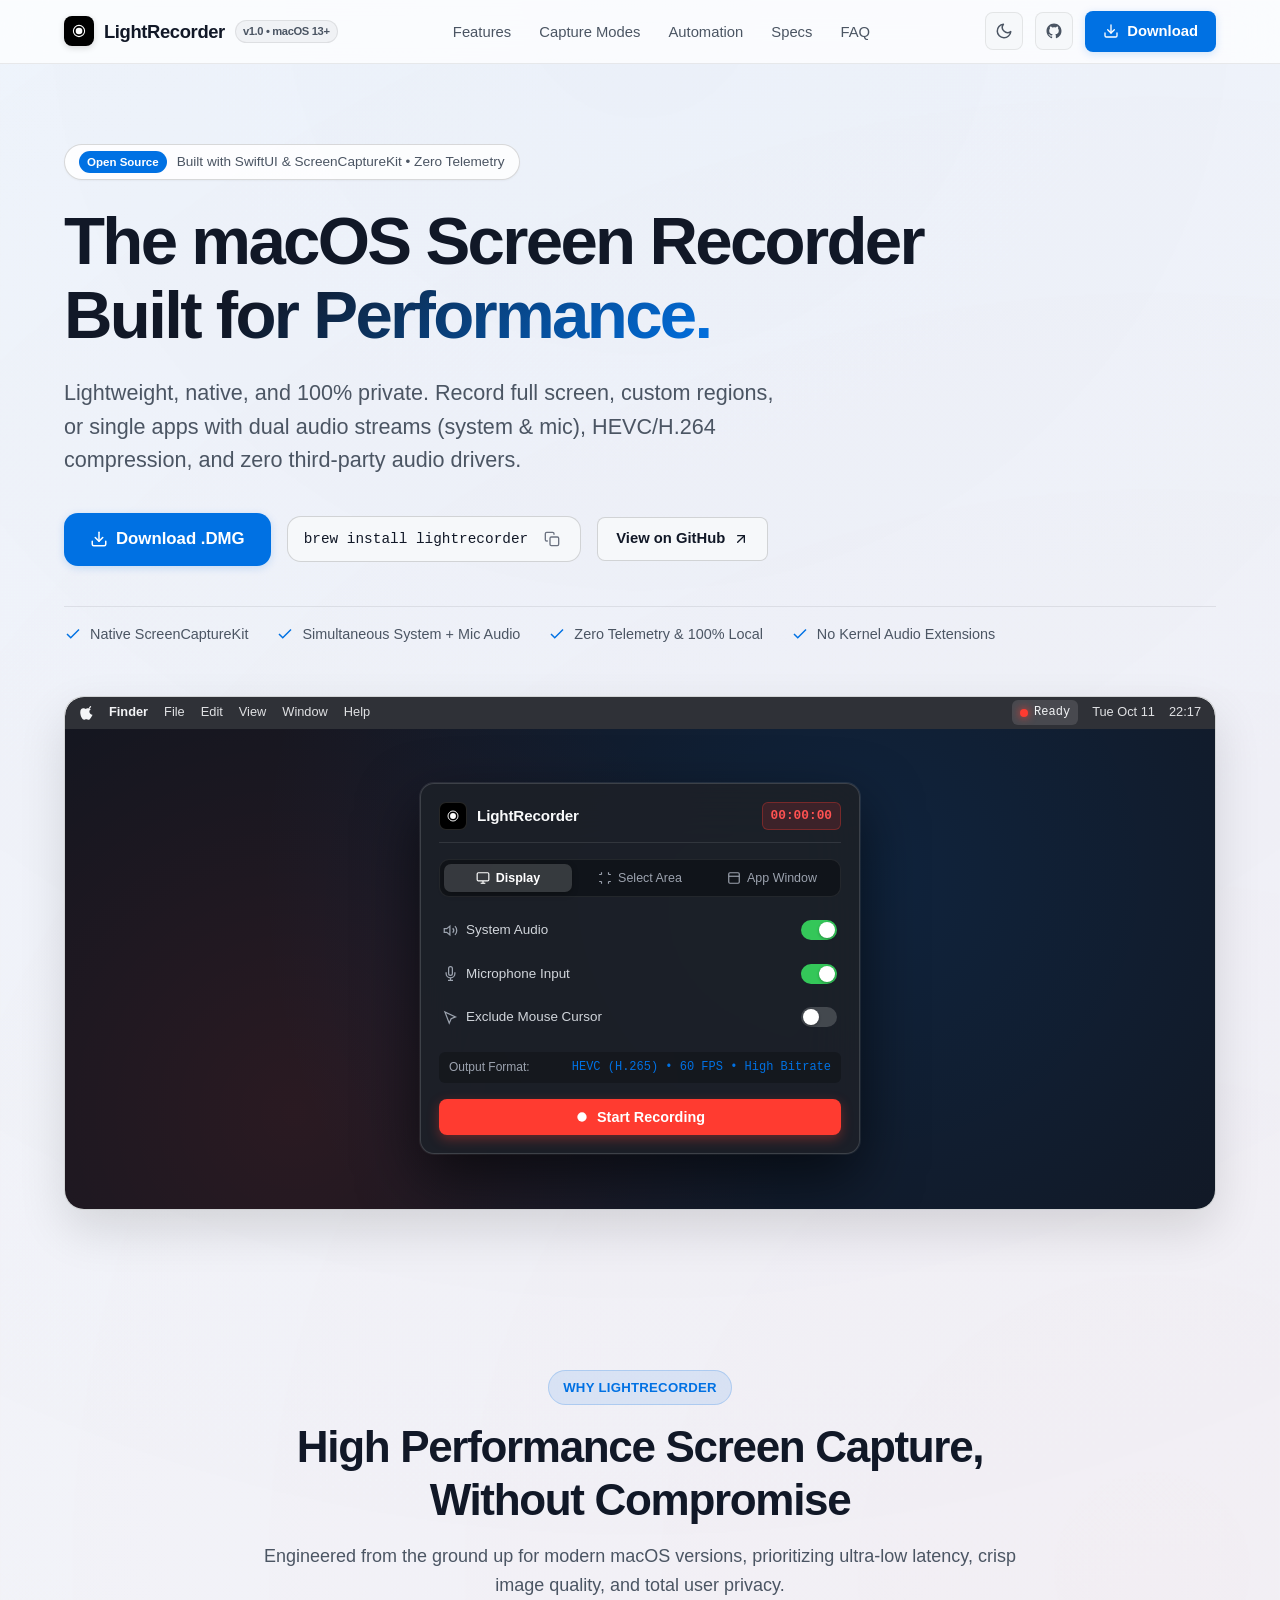
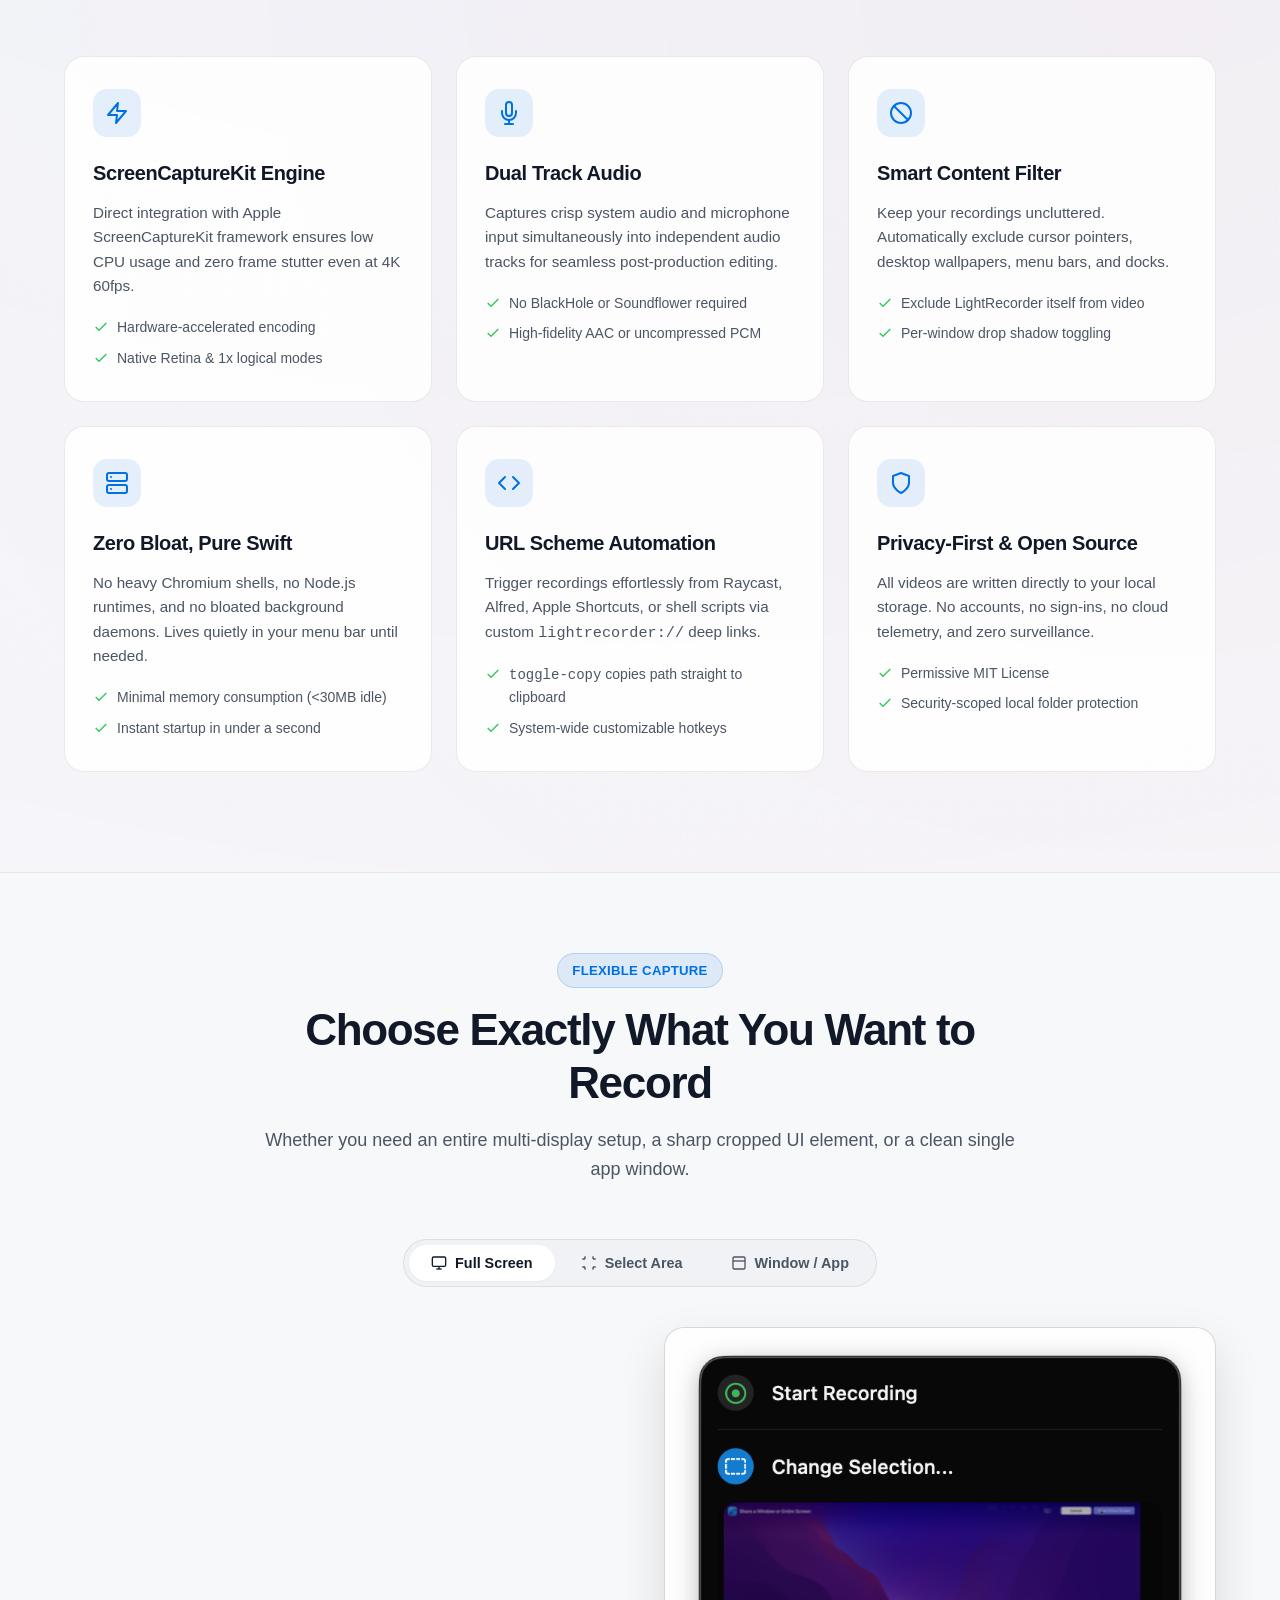
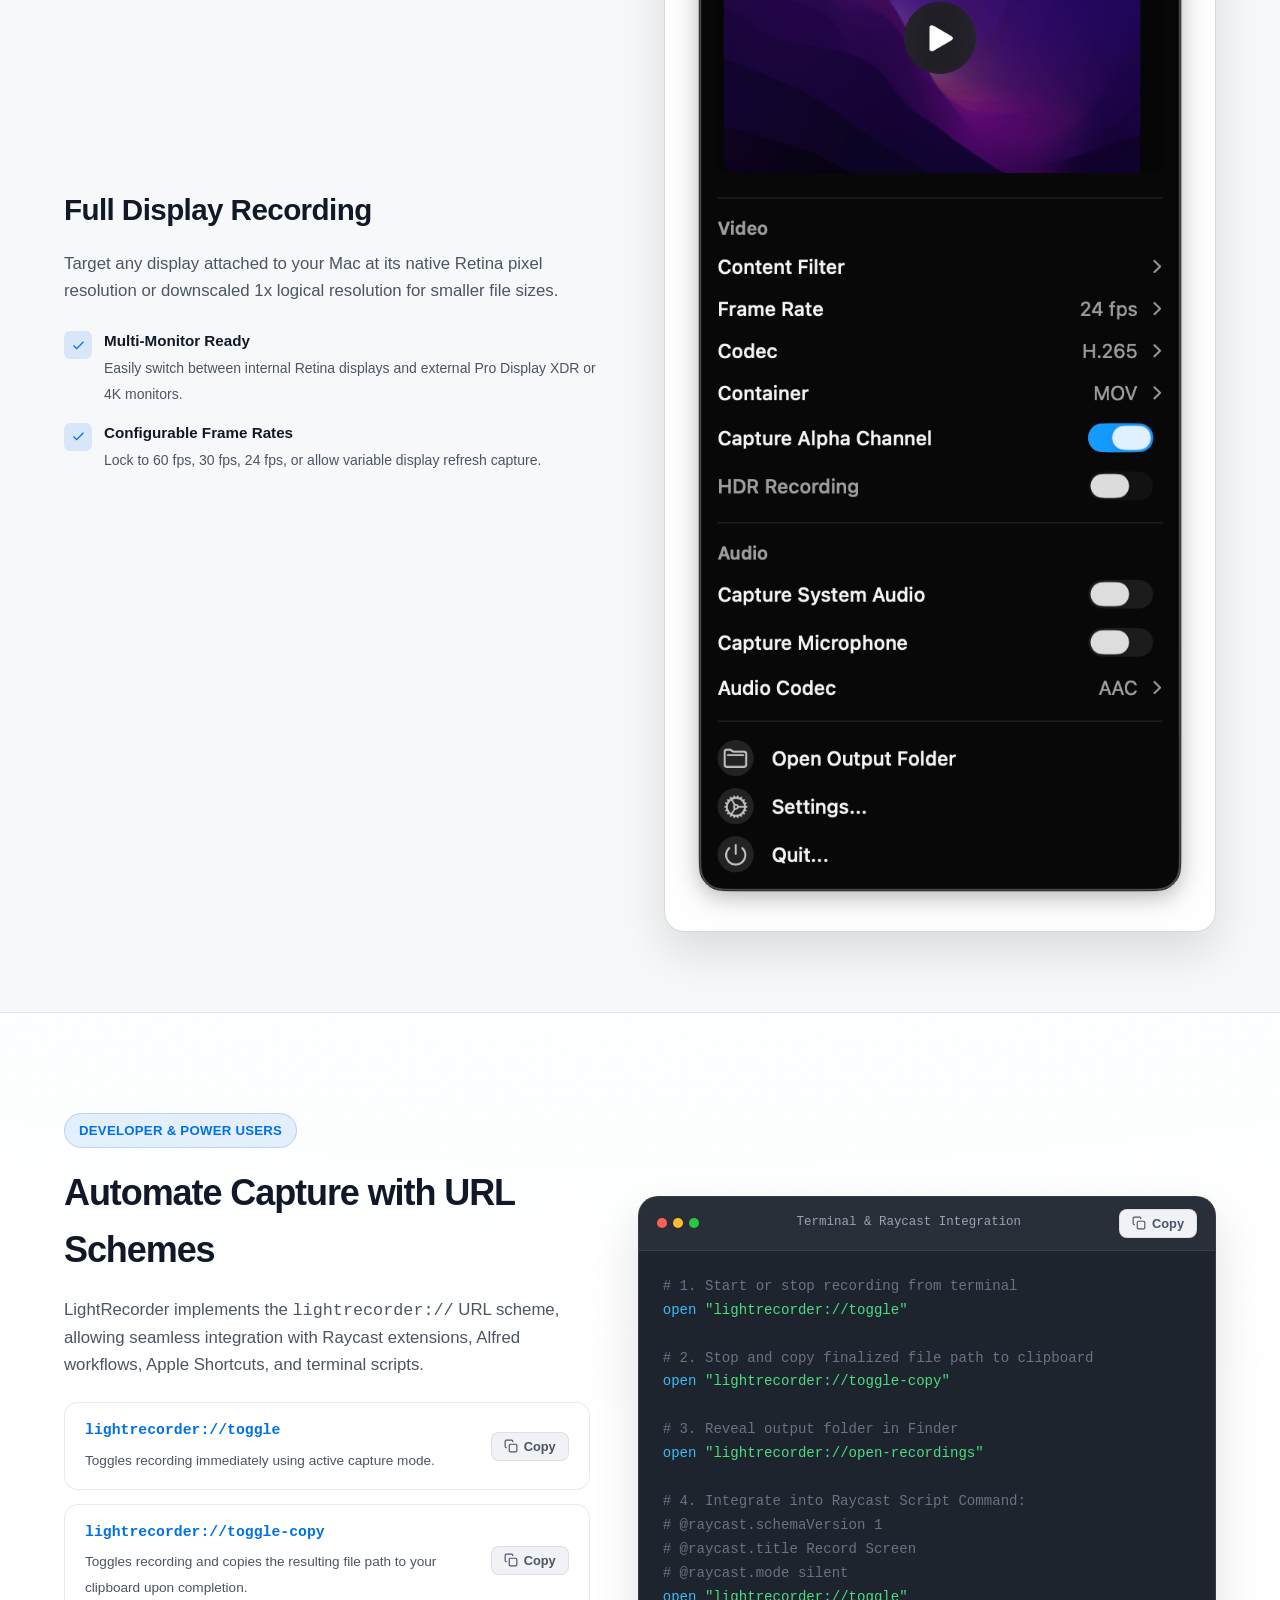
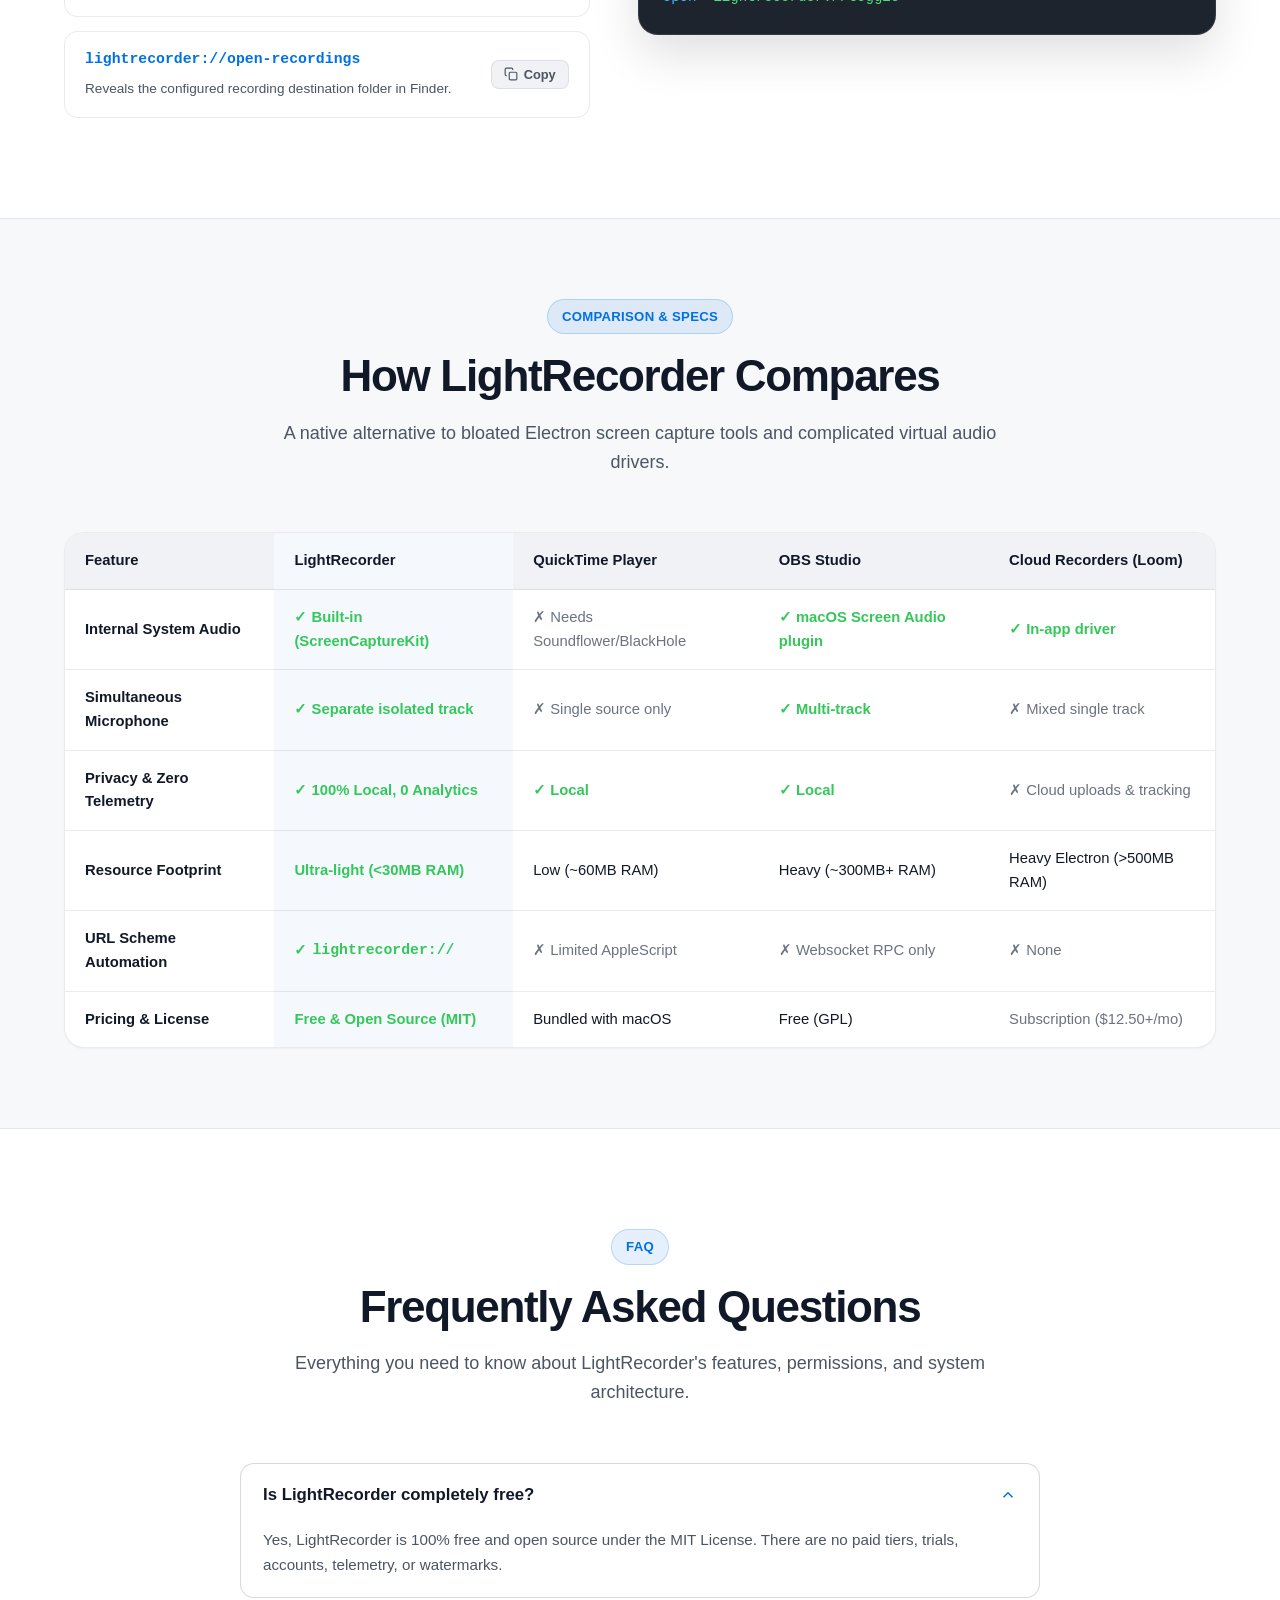
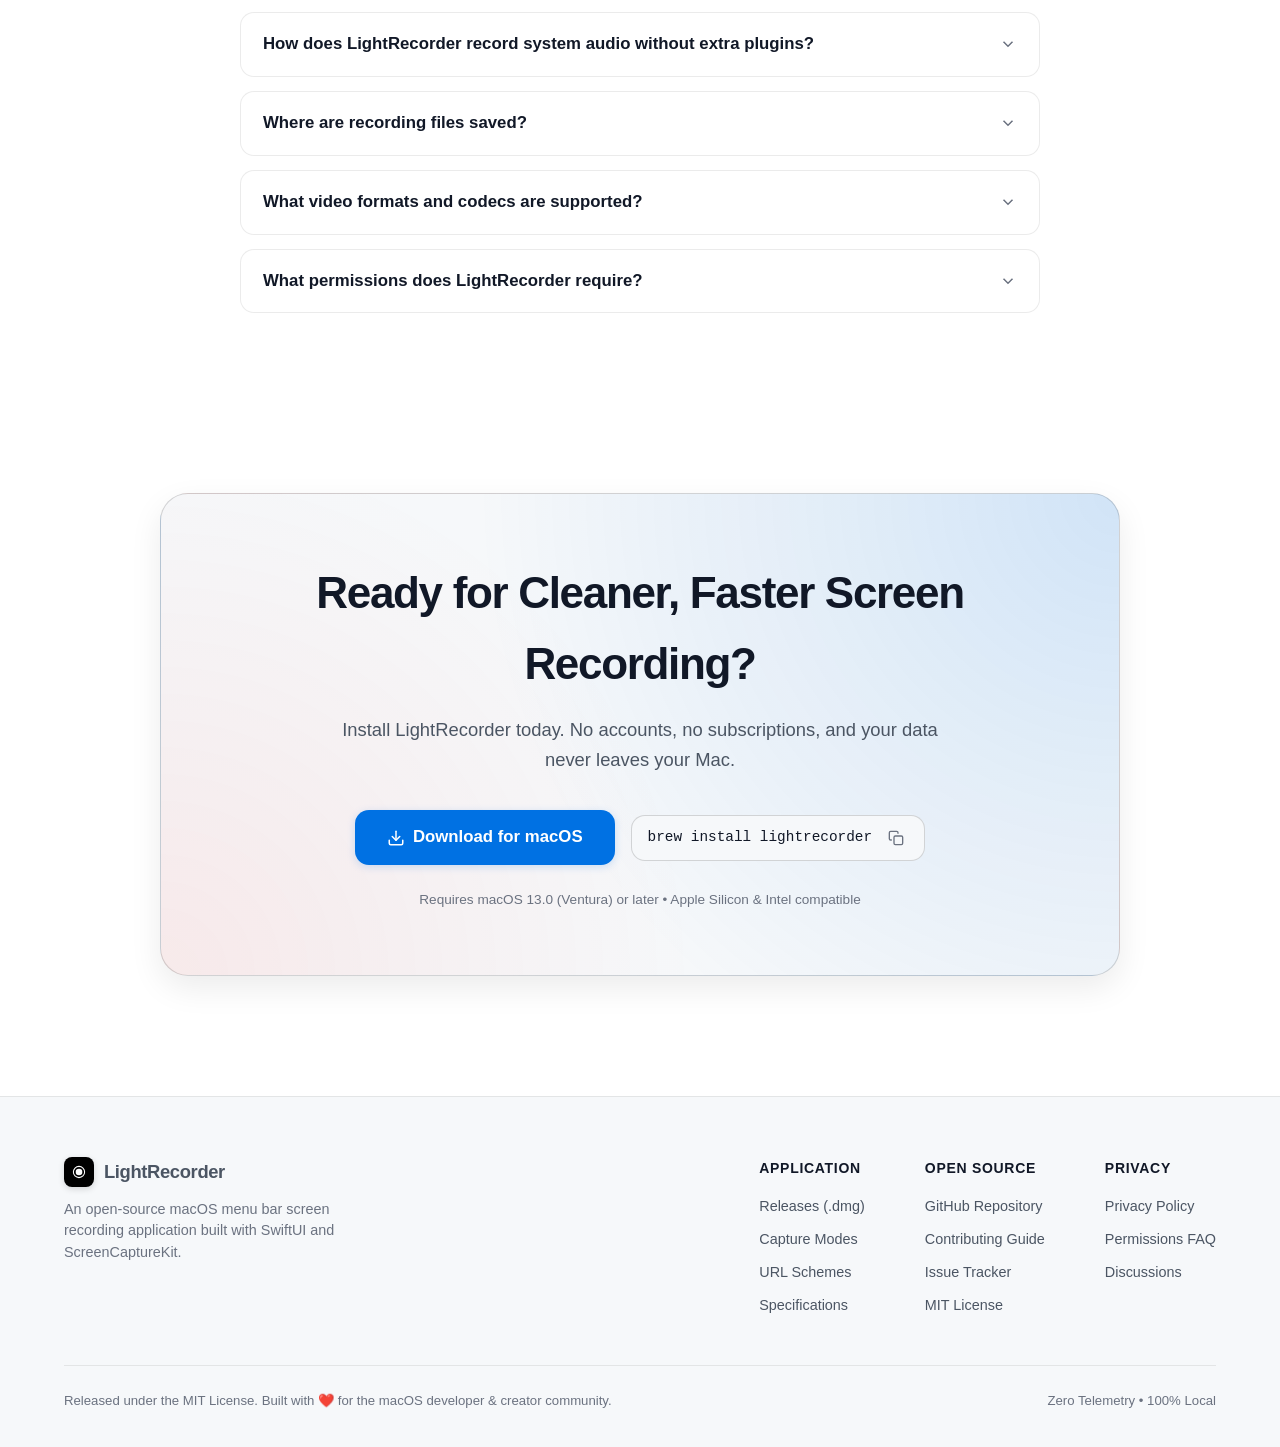
==== docs/index.html @ 5e31c9e4 "feat(website): create lightweight GitHub Pages website" ====
<!DOCTYPE html>
<html lang="en">
<head>
  <meta charset="UTF-8">
  <meta name="viewport" content="width=device-width, initial-scale=1.0">
  <title>LightRecorder — Lightweight, Native macOS Screen Recorder</title>
  <meta name="description" content="Free, open-source macOS menu bar screen recorder built with SwiftUI & ScreenCaptureKit. Record system audio and mic simultaneously, HEVC/H.264, zero telemetry, no drivers required.">
  <meta name="keywords" content="screen recorder mac, macos screen recording, ScreenCaptureKit, free mac screen recorder, open source screen recorder, record mac system audio, quicktime alternative, hevc screen recorder, lightrecorder">
  <meta name="author" content="Udit Rajput">
  <link rel="canonical" href="https://uditrajput03.github.io/lightrecorder/">

  <!-- Open Graph / Facebook -->
  <meta property="og:type" content="website">
  <meta property="og:url" content="https://uditrajput03.github.io/lightrecorder/">
  <meta property="og:title" content="LightRecorder — Lightweight, Native macOS Screen Recorder">
  <meta property="og:description" content="Screen video & dual audio recording locally on macOS without background telemetry, third-party audio drivers, or subscriptions.">
  <meta property="og:image" content="assets/lightrecorder-og.png">

  <!-- Twitter -->
  <meta name="twitter:card" content="summary_large_image">
  <meta name="twitter:title" content="LightRecorder — Lightweight, Native macOS Screen Recorder">
  <meta name="twitter:description" content="Screen video & dual audio recording locally on macOS without background telemetry, third-party audio drivers, or subscriptions.">
  <meta name="twitter:image" content="assets/lightrecorder-og.png">

  <!-- Favicon & Icons -->
  <link rel="icon" type="image/svg+xml" href="assets/favicon.svg">
  <meta name="theme-color" content="#0071e3">

  <!-- Stylesheet -->
  <link rel="stylesheet" href="styles.css">

  <!-- Structured Data JSON-LD -->
  <script type="application/ld+json">
  {
    "@context": "https://schema.org",
    "@graph": [
      {
        "@type": "SoftwareApplication",
        "name": "LightRecorder",
        "operatingSystem": "macOS 13.0 or later",
        "applicationCategory": "MultimediaApplication",
        "description": "An open-source macOS menu bar screen recording application built with SwiftUI and ScreenCaptureKit. Records system audio and microphone simultaneously without external audio drivers.",
        "url": "https://uditrajput03.github.io/lightrecorder/",
        "downloadUrl": "https://github.com/uditrajput03/lightrecorder/releases/latest",
        "license": "https://opensource.org/licenses/MIT",
        "offers": {
          "@type": "Offer",
          "price": "0",
          "priceCurrency": "USD"
        }
      },
      {
        "@type": "FAQPage",
        "mainEntity": [
          {
            "@type": "Question",
            "name": "Is LightRecorder really free and open source?",
            "acceptedAnswer": {
              "@type": "Answer",
              "text": "Yes. LightRecorder is 100% free and open-source under the MIT license. There are no subscriptions, in-app purchases, ads, or watermarks."
            }
          },
          {
            "@type": "Question",
            "name": "Can LightRecorder record system audio without installing audio drivers?",
            "acceptedAnswer": {
              "@type": "Answer",
              "text": "Yes. LightRecorder leverages Apple ScreenCaptureKit system audio tap capabilities directly in macOS 13+. You do not need BlackHole, Soundflower, or any third-party kexts or virtual audio plugins."
            }
          },
          {
            "@type": "Question",
            "name": "Does LightRecorder collect any background telemetry or analytics?",
            "acceptedAnswer": {
              "@type": "Answer",
              "text": "None whatsoever. LightRecorder runs 100% locally on your Mac with zero telemetry, zero trackers, and no external server requests."
            }
          }
        ]
      }
    ]
  }
  </script>
</head>
<body>

  <!-- Sticky Navbar -->
  <nav class="navbar" id="navbar">
    <div class="container nav-container">
      <a href="#" class="brand" aria-label="LightRecorder Home">
        <div class="brand-icon">
          <svg viewBox="0 0 1024 1024" fill="none">
            <circle cx="512" cy="512" r="320" stroke="white" stroke-width="60"/>
            <circle cx="512" cy="512" r="189" fill="white"/>
          </svg>
        </div>
        <span>LightRecorder</span>
        <span class="brand-badge">v1.0 • macOS 13+</span>
      </a>

      <ul class="nav-links">
        <li><a href="#features" class="nav-link">Features</a></li>
        <li><a href="#modes" class="nav-link">Capture Modes</a></li>
        <li><a href="#automation" class="nav-link">Automation</a></li>
        <li><a href="#specs" class="nav-link">Specs</a></li>
        <li><a href="#faq" class="nav-link">FAQ</a></li>
      </ul>

      <div class="nav-actions">
        <button id="theme-toggle-btn" class="theme-toggle-btn" title="Toggle Dark/Light Mode" aria-label="Toggle theme">
          <svg id="sun-icon" style="display:none;" viewBox="0 0 24 24" fill="none" stroke="currentColor" stroke-width="2" stroke-linecap="round" stroke-linejoin="round">
            <circle cx="12" cy="12" r="5"></circle>
            <line x1="12" y1="1" x2="12" y2="3"></line>
            <line x1="12" y1="21" x2="12" y2="23"></line>
            <line x1="4.22" y1="4.22" x2="5.64" y2="5.64"></line>
            <line x1="18.36" y1="18.36" x2="19.78" y2="19.78"></line>
            <line x1="1" y1="12" x2="3" y2="12"></line>
            <line x1="21" y1="12" x2="23" y2="12"></line>
            <line x1="4.22" y1="19.78" x2="5.64" y2="18.36"></line>
            <line x1="18.36" y1="5.64" x2="19.78" y2="4.22"></line>
          </svg>
          <svg id="moon-icon" viewBox="0 0 24 24" fill="none" stroke="currentColor" stroke-width="2" stroke-linecap="round" stroke-linejoin="round">
            <path d="M21 12.79A9 9 0 1 1 11.21 3 7 7 0 0 0 21 12.79z"></path>
          </svg>
        </button>

        <a href="https://github.com/uditrajput03/lightrecorder" target="_blank" rel="noopener noreferrer" class="github-btn" title="View Source on GitHub" aria-label="GitHub Repository">
          <svg viewBox="0 0 24 24" fill="currentColor">
            <path fill-rule="evenodd" clip-rule="evenodd" d="M12 2C6.477 2 2 6.484 2 12.017c0 4.425 2.865 8.18 6.839 9.504.5.092.682-.217.682-.483 0-.237-.008-.868-.013-1.703-2.782.605-3.369-1.343-3.369-1.343-.454-1.158-1.11-1.466-1.11-1.466-.908-.62.069-.608.069-.608 1.003.07 1.53 1.032 1.53 1.032.892 1.53 2.341 1.088 2.91.832.092-.647.35-1.088.636-1.338-2.22-.253-4.555-1.113-4.555-4.951 0-1.093.39-1.988 1.029-2.688-.103-.253-.446-1.272.098-2.65 0 0 .84-.27 2.75 1.026A9.564 9.564 0 0112 6.844c.85.004 1.705.115 2.504.337 1.909-1.296 2.747-1.027 2.747-1.027.546 1.379.202 2.398.1 2.651.64.7 1.028 1.595 1.028 2.688 0 3.848-2.339 4.695-4.566 4.943.359.309.678.92.678 1.855 0 1.338-.012 2.419-.012 2.747 0 .268.18.58.688.482A10.019 10.019 0 0022 12.017C22 6.484 17.522 2 12 2z"/>
          </svg>
        </a>

        <a href="https://github.com/uditrajput03/lightrecorder/releases/latest" class="btn-primary">
          <svg width="16" height="16" viewBox="0 0 24 24" fill="none" stroke="currentColor" stroke-width="2" stroke-linecap="round" stroke-linejoin="round">
            <path d="M21 15v4a2 2 0 0 1-2 2H5a2 2 0 0 1-2-2v-4"></path>
            <polyline points="7 10 12 15 17 10"></polyline>
            <line x1="12" y1="15" x2="12" y2="3"></line>
          </svg>
          <span>Download</span>
        </a>
      </div>
    </div>
  </nav>

  <!-- Hero Section -->
  <header class="hero">
    <div class="container">
      <div class="hero-pill">
        <span class="hero-pill-badge">Open Source</span>
        <span>Built with SwiftUI & ScreenCaptureKit • Zero Telemetry</span>
      </div>

      <h1 class="hero-title">
        The macOS Screen Recorder <span class="gradient-text">Built for Performance.</span>
      </h1>

      <p class="hero-subtitle">
        Lightweight, native, and 100% private. Record full screen, custom regions, or single apps with dual audio streams (system & mic), HEVC/H.264 compression, and zero third-party audio drivers.
      </p>

      <div class="hero-cta-group">
        <a href="https://github.com/uditrajput03/lightrecorder/releases/latest" class="btn-primary">
          <svg width="18" height="18" viewBox="0 0 24 24" fill="none" stroke="currentColor" stroke-width="2" stroke-linecap="round" stroke-linejoin="round">
            <path d="M21 15v4a2 2 0 0 1-2 2H5a2 2 0 0 1-2-2v-4"></path>
            <polyline points="7 10 12 15 17 10"></polyline>
            <line x1="12" y1="15" x2="12" y2="3"></line>
          </svg>
          <span>Download .DMG</span>
        </a>

        <div class="hero-terminal-pill">
          <code>brew install lightrecorder</code>
          <button class="copy-btn" data-copy="brew install lightrecorder" title="Copy command" aria-label="Copy brew install command">
            <svg width="16" height="16" viewBox="0 0 24 24" fill="none" stroke="currentColor" stroke-width="2" stroke-linecap="round" stroke-linejoin="round">
              <rect x="9" y="9" width="13" height="13" rx="2" ry="2"></rect>
              <path d="M5 15H4a2 2 0 0 1-2-2V4a2 2 0 0 1 2-2h9a2 2 0 0 1 2 2v1"></path>
            </svg>
          </button>
        </div>

        <a href="https://github.com/uditrajput03/lightrecorder" target="_blank" rel="noopener noreferrer" class="btn-secondary">
          <span>View on GitHub</span>
          <svg width="16" height="16" viewBox="0 0 24 24" fill="none" stroke="currentColor" stroke-width="2" stroke-linecap="round" stroke-linejoin="round">
            <line x1="7" y1="17" x2="17" y2="7"></line>
            <polyline points="7 7 17 7 17 17"></polyline>
          </svg>
        </a>
      </div>

      <div class="hero-stats-row">
        <div class="hero-stat-item">
          <svg viewBox="0 0 24 24" fill="none" stroke="currentColor" stroke-width="2"><polyline points="20 6 9 17 4 12"/></svg>
          <span>Native ScreenCaptureKit</span>
        </div>
        <div class="hero-stat-item">
          <svg viewBox="0 0 24 24" fill="none" stroke="currentColor" stroke-width="2"><polyline points="20 6 9 17 4 12"/></svg>
          <span>Simultaneous System + Mic Audio</span>
        </div>
        <div class="hero-stat-item">
          <svg viewBox="0 0 24 24" fill="none" stroke="currentColor" stroke-width="2"><polyline points="20 6 9 17 4 12"/></svg>
          <span>Zero Telemetry & 100% Local</span>
        </div>
        <div class="hero-stat-item">
          <svg viewBox="0 0 24 24" fill="none" stroke="currentColor" stroke-width="2"><polyline points="20 6 9 17 4 12"/></svg>
          <span>No Kernel Audio Extensions</span>
        </div>
      </div>

      <!-- Interactive macOS Menu Bar & HUD Simulator -->
      <div class="interactive-showcase-container">
        <div class="macos-window-frame">
          <!-- macOS Simulated Menu Bar -->
          <div class="simulated-menu-bar">
            <div class="simulated-menu-left">
              <svg class="apple-logo" viewBox="0 0 170 170">
                <path d="M150.37 130.25c-2.45 5.66-5.35 10.87-8.71 15.66-4.58 6.53-8.33 11.05-11.22 13.56-4.48 4.12-9.28 6.23-14.42 6.35-3.69 0-8.14-1.05-13.32-3.18-5.19-2.12-9.97-3.17-14.34-3.17-4.58 0-9.49 1.05-14.75 3.17-5.26 2.13-9.5 3.24-12.74 3.35-4.35.13-9.16-1.9-14.42-6.08-3.7-3.04-7.65-7.79-11.86-14.25-6.52-10.02-11.38-21.5-14.58-34.43-3.2-12.94-4.81-24.81-4.81-35.63 0-14.04 3.42-25.7 10.26-34.99 6.84-9.29 15.68-14.07 26.52-14.34 5.34 0 11.16 1.48 17.46 4.45 6.3 2.97 10.24 4.51 11.83 4.62 1.41 0 5.49-1.61 12.24-4.82 6.75-3.21 12.63-4.63 17.65-4.26 13.9.87 24.57 5.73 32.02 14.59-11.75 7.12-17.51 16.92-17.29 29.41.22 9.8 4.04 18.06 11.46 24.78 7.42 6.72 16.14 10.36 26.17 10.93-2.39 7.64-5.44 15.17-9.16 22.58zM119.22 31.84c0-7.39 2.7-14.24 8.11-20.55 5.4-6.31 11.96-10.3 19.67-11.97 1.08 7.61-1.39 14.93-7.41 21.96-6.02 7.03-12.81 10.74-20.37 11.14v-.58z"/>
              </svg>
              <span class="simulated-menu-item active">Finder</span>
              <span class="simulated-menu-item">File</span>
              <span class="simulated-menu-item">Edit</span>
              <span class="simulated-menu-item">View</span>
              <span class="simulated-menu-item">Window</span>
              <span class="simulated-menu-item">Help</span>
            </div>

            <div class="simulated-menu-right">
              <!-- LightRecorder Status Bar Item -->
              <div class="sim-menu-status-item" id="sim-status-item" title="Click to test recording toggle">
                <span class="sim-rec-dot" id="sim-rec-dot"></span>
                <span id="sim-status-timer">Ready</span>
              </div>
              <span class="simulated-menu-item">Tue Oct 11</span>
              <span class="simulated-menu-item">22:17</span>
            </div>
          </div>

          <!-- Desktop Stage with HUD Popover -->
          <div class="simulated-desktop-stage">
            <div class="sim-selection-box" id="sim-selection-box">
              <span class="sim-selection-badge">1280 × 720 • Selected Area</span>
            </div>

            <div class="hud-popover">
              <div class="hud-header">
                <div class="hud-title-wrap">
                  <div class="hud-icon">
                    <svg width="16" height="16" viewBox="0 0 1024 1024" fill="none">
                      <circle cx="512" cy="512" r="320" stroke="white" stroke-width="60"/>
                      <circle cx="512" cy="512" r="189" fill="white"/>
                    </svg>
                  </div>
                  <div>
                    <h3>LightRecorder</h3>
                  </div>
                </div>
                <div class="hud-timer-badge" id="sim-hud-timer">00:00:00</div>
              </div>

              <!-- Mode Segmented Buttons -->
              <div class="hud-modes-segment">
                <button class="hud-mode-btn active" data-sim-mode="fullscreen">
                  <svg viewBox="0 0 24 24" fill="none" stroke="currentColor" stroke-width="2"><rect x="2" y="3" width="20" height="14" rx="2" ry="2"/><line x1="8" y1="21" x2="16" y2="21"/><line x1="12" y1="17" x2="12" y2="21"/></svg>
                  <span>Display</span>
                </button>
                <button class="hud-mode-btn" data-sim-mode="area">
                  <svg viewBox="0 0 24 24" fill="none" stroke="currentColor" stroke-width="2"><path d="M6 2v4M18 2v4M2 6h4M2 18h4M18 22v-4M6 22v-4M22 6h-4M22 18h-4"/></svg>
                  <span>Select Area</span>
                </button>
                <button class="hud-mode-btn" data-sim-mode="window">
                  <svg viewBox="0 0 24 24" fill="none" stroke="currentColor" stroke-width="2"><rect x="3" y="3" width="18" height="18" rx="2" ry="2"/><line x1="3" y1="9" x2="21" y2="9"/></svg>
                  <span>App Window</span>
                </button>
              </div>

              <!-- Quick Toggles -->
              <div class="hud-toggles-grid">
                <div class="hud-toggle-row">
                  <div class="hud-toggle-label">
                    <svg viewBox="0 0 24 24" fill="none" stroke="currentColor" stroke-width="2"><polygon points="11 5 6 9 2 9 2 15 6 15 11 19 11 5"/><path d="M19.07 4.93a10 10 0 0 1 0 14.14M15.54 8.46a5 5 0 0 1 0 7.07"/></svg>
                    <span>System Audio</span>
                  </div>
                  <div class="hud-switch on" title="Toggle System Audio"></div>
                </div>

                <div class="hud-toggle-row">
                  <div class="hud-toggle-label">
                    <svg viewBox="0 0 24 24" fill="none" stroke="currentColor" stroke-width="2"><path d="M12 1a3 3 0 0 0-3 3v8a3 3 0 0 0 6 0V4a3 3 0 0 0-3-3z"/><path d="M19 10v2a7 7 0 0 1-14 0v-2"/><line x1="12" y1="19" x2="12" y2="23"/><line x1="8" y1="23" x2="16" y2="23"/></svg>
                    <span>Microphone Input</span>
                  </div>
                  <div class="hud-switch on" title="Toggle Microphone"></div>
                </div>

                <div class="hud-toggle-row">
                  <div class="hud-toggle-label">
                    <svg viewBox="0 0 24 24" fill="none" stroke="currentColor" stroke-width="2"><path d="M3 3l7 18 3-7 7-3L3 3z"/></svg>
                    <span>Exclude Mouse Cursor</span>
                  </div>
                  <div class="hud-switch" title="Toggle Cursor"></div>
                </div>
              </div>

              <!-- Metadata Preset -->
              <div class="hud-meta-row">
                <span>Output Format:</span>
                <span class="hud-meta-pill">HEVC (H.265) • 60 FPS • High Bitrate</span>
              </div>

              <!-- Action Record Button -->
              <button class="hud-action-btn" id="sim-record-btn">
                <svg width="14" height="14" viewBox="0 0 24 24" fill="currentColor">
                  <circle cx="12" cy="12" r="8"/>
                </svg>
                <span>Start Recording</span>
              </button>
            </div>
          </div>
        </div>
      </div>
    </div>
  </header>

  <!-- Key Features Grid -->
  <section class="features-section" id="features">
    <div class="container">
      <div class="section-header">
        <span class="section-badge">Why LightRecorder</span>
        <h2>High Performance Screen Capture, Without Compromise</h2>
        <p>Engineered from the ground up for modern macOS versions, prioritizing ultra-low latency, crisp image quality, and total user privacy.</p>
      </div>

      <div class="features-grid">
        <!-- Feature 1 -->
        <div class="feature-card">
          <div class="feature-icon-wrap">
            <svg viewBox="0 0 24 24" fill="none" stroke="currentColor" stroke-width="2" stroke-linecap="round" stroke-linejoin="round">
              <polygon points="13 2 3 14 12 14 11 22 21 10 12 10 13 2"></polygon>
            </svg>
          </div>
          <h3>ScreenCaptureKit Engine</h3>
          <p>Direct integration with Apple ScreenCaptureKit framework ensures low CPU usage and zero frame stutter even at 4K 60fps.</p>
          <ul class="feature-bullets">
            <li>
              <svg viewBox="0 0 24 24" fill="none" stroke="currentColor" stroke-width="2"><polyline points="20 6 9 17 4 12"/></svg>
              <span>Hardware-accelerated encoding</span>
            </li>
            <li>
              <svg viewBox="0 0 24 24" fill="none" stroke="currentColor" stroke-width="2"><polyline points="20 6 9 17 4 12"/></svg>
              <span>Native Retina & 1x logical modes</span>
            </li>
          </ul>
        </div>

        <!-- Feature 2 -->
        <div class="feature-card">
          <div class="feature-icon-wrap">
            <svg viewBox="0 0 24 24" fill="none" stroke="currentColor" stroke-width="2" stroke-linecap="round" stroke-linejoin="round">
              <path d="M12 1a3 3 0 0 0-3 3v8a3 3 0 0 0 6 0V4a3 3 0 0 0-3-3z"></path>
              <path d="M19 10v2a7 7 0 0 1-14 0v-2"></path>
              <line x1="12" y1="19" x2="12" y2="23"></line>
              <line x1="8" y1="23" x2="16" y2="23"></line>
            </svg>
          </div>
          <h3>Dual Track Audio</h3>
          <p>Captures crisp system audio and microphone input simultaneously into independent audio tracks for seamless post-production editing.</p>
          <ul class="feature-bullets">
            <li>
              <svg viewBox="0 0 24 24" fill="none" stroke="currentColor" stroke-width="2"><polyline points="20 6 9 17 4 12"/></svg>
              <span>No BlackHole or Soundflower required</span>
            </li>
            <li>
              <svg viewBox="0 0 24 24" fill="none" stroke="currentColor" stroke-width="2"><polyline points="20 6 9 17 4 12"/></svg>
              <span>High-fidelity AAC or uncompressed PCM</span>
            </li>
          </ul>
        </div>

        <!-- Feature 3 -->
        <div class="feature-card">
          <div class="feature-icon-wrap">
            <svg viewBox="0 0 24 24" fill="none" stroke="currentColor" stroke-width="2" stroke-linecap="round" stroke-linejoin="round">
              <circle cx="12" cy="12" r="10"></circle>
              <line x1="4.93" y1="4.93" x2="19.07" y2="19.07"></line>
            </svg>
          </div>
          <h3>Smart Content Filter</h3>
          <p>Keep your recordings uncluttered. Automatically exclude cursor pointers, desktop wallpapers, menu bars, and docks.</p>
          <ul class="feature-bullets">
            <li>
              <svg viewBox="0 0 24 24" fill="none" stroke="currentColor" stroke-width="2"><polyline points="20 6 9 17 4 12"/></svg>
              <span>Exclude LightRecorder itself from video</span>
            </li>
            <li>
              <svg viewBox="0 0 24 24" fill="none" stroke="currentColor" stroke-width="2"><polyline points="20 6 9 17 4 12"/></svg>
              <span>Per-window drop shadow toggling</span>
            </li>
          </ul>
        </div>

        <!-- Feature 4 -->
        <div class="feature-card">
          <div class="feature-icon-wrap">
            <svg viewBox="0 0 24 24" fill="none" stroke="currentColor" stroke-width="2" stroke-linecap="round" stroke-linejoin="round">
              <rect x="2" y="2" width="20" height="8" rx="2" ry="2"></rect>
              <rect x="2" y="14" width="20" height="8" rx="2" ry="2"></rect>
              <line x1="6" y1="6" x2="6.01" y2="6"></line>
              <line x1="6" y1="18" x2="6.01" y2="18"></line>
            </svg>
          </div>
          <h3>Zero Bloat, Pure Swift</h3>
          <p>No heavy Chromium shells, no Node.js runtimes, and no bloated background daemons. Lives quietly in your menu bar until needed.</p>
          <ul class="feature-bullets">
            <li>
              <svg viewBox="0 0 24 24" fill="none" stroke="currentColor" stroke-width="2"><polyline points="20 6 9 17 4 12"/></svg>
              <span>Minimal memory consumption (&lt;30MB idle)</span>
            </li>
            <li>
              <svg viewBox="0 0 24 24" fill="none" stroke="currentColor" stroke-width="2"><polyline points="20 6 9 17 4 12"/></svg>
              <span>Instant startup in under a second</span>
            </li>
          </ul>
        </div>

        <!-- Feature 5 -->
        <div class="feature-card">
          <div class="feature-icon-wrap">
            <svg viewBox="0 0 24 24" fill="none" stroke="currentColor" stroke-width="2" stroke-linecap="round" stroke-linejoin="round">
              <polyline points="16 18 22 12 16 6"></polyline>
              <polyline points="8 6 2 12 8 18"></polyline>
            </svg>
          </div>
          <h3>URL Scheme Automation</h3>
          <p>Trigger recordings effortlessly from Raycast, Alfred, Apple Shortcuts, or shell scripts via custom <code>lightrecorder://</code> deep links.</p>
          <ul class="feature-bullets">
            <li>
              <svg viewBox="0 0 24 24" fill="none" stroke="currentColor" stroke-width="2"><polyline points="20 6 9 17 4 12"/></svg>
              <span><code>toggle-copy</code> copies path straight to clipboard</span>
            </li>
            <li>
              <svg viewBox="0 0 24 24" fill="none" stroke="currentColor" stroke-width="2"><polyline points="20 6 9 17 4 12"/></svg>
              <span>System-wide customizable hotkeys</span>
            </li>
          </ul>
        </div>

        <!-- Feature 6 -->
        <div class="feature-card">
          <div class="feature-icon-wrap">
            <svg viewBox="0 0 24 24" fill="none" stroke="currentColor" stroke-width="2" stroke-linecap="round" stroke-linejoin="round">
              <path d="M12 22s8-4 8-10V5l-8-3-8 3v7c0 6 8 10 8 10z"></path>
            </svg>
          </div>
          <h3>Privacy-First & Open Source</h3>
          <p>All videos are written directly to your local storage. No accounts, no sign-ins, no cloud telemetry, and zero surveillance.</p>
          <ul class="feature-bullets">
            <li>
              <svg viewBox="0 0 24 24" fill="none" stroke="currentColor" stroke-width="2"><polyline points="20 6 9 17 4 12"/></svg>
              <span>Permissive MIT License</span>
            </li>
            <li>
              <svg viewBox="0 0 24 24" fill="none" stroke="currentColor" stroke-width="2"><polyline points="20 6 9 17 4 12"/></svg>
              <span>Security-scoped local folder protection</span>
            </li>
          </ul>
        </div>
      </div>
    </div>
  </section>

  <!-- Interactive Capture Modes Showcase -->
  <section class="modes-section" id="modes">
    <div class="container">
      <div class="section-header">
        <span class="section-badge">Flexible Capture</span>
        <h2>Choose Exactly What You Want to Record</h2>
        <p>Whether you need an entire multi-display setup, a sharp cropped UI element, or a clean single app window.</p>
      </div>

      <!-- Tab Buttons -->
      <div class="modes-tabs-wrapper">
        <div class="modes-tabs">
          <button class="modes-tab-btn active" data-mode-tab="fullscreen">
            <svg viewBox="0 0 24 24" fill="none" stroke="currentColor" stroke-width="2"><rect x="2" y="3" width="20" height="14" rx="2" ry="2"/><line x1="8" y1="21" x2="16" y2="21"/><line x1="12" y1="17" x2="12" y2="21"/></svg>
            <span>Full Screen</span>
          </button>
          <button class="modes-tab-btn" data-mode-tab="area">
            <svg viewBox="0 0 24 24" fill="none" stroke="currentColor" stroke-width="2"><path d="M6 2v4M18 2v4M2 6h4M2 18h4M18 22v-4M6 22v-4M22 6h-4M22 18h-4"/></svg>
            <span>Select Area</span>
          </button>
          <button class="modes-tab-btn" data-mode-tab="window">
            <svg viewBox="0 0 24 24" fill="none" stroke="currentColor" stroke-width="2"><rect x="3" y="3" width="18" height="18" rx="2" ry="2"/><line x1="3" y1="9" x2="21" y2="9"/></svg>
            <span>Window / App</span>
          </button>
        </div>
      </div>

      <!-- Panel: Full Screen -->
      <div class="mode-content-panel active" id="panel-fullscreen">
        <div class="mode-info-col">
          <h3>Full Display Recording</h3>
          <p>Target any display attached to your Mac at its native Retina pixel resolution or downscaled 1x logical resolution for smaller file sizes.</p>
          <div class="mode-details-list">
            <div class="mode-detail-item">
              <div class="mode-detail-icon"><svg viewBox="0 0 24 24" fill="none" stroke="currentColor" stroke-width="2"><polyline points="20 6 9 17 4 12"/></svg></div>
              <div class="mode-detail-text">
                <strong>Multi-Monitor Ready</strong>
                <span>Easily switch between internal Retina displays and external Pro Display XDR or 4K monitors.</span>
              </div>
            </div>
            <div class="mode-detail-item">
              <div class="mode-detail-icon"><svg viewBox="0 0 24 24" fill="none" stroke="currentColor" stroke-width="2"><polyline points="20 6 9 17 4 12"/></svg></div>
              <div class="mode-detail-text">
                <strong>Configurable Frame Rates</strong>
                <span>Lock to 60 fps, 30 fps, 24 fps, or allow variable display refresh capture.</span>
              </div>
            </div>
          </div>
        </div>
        <div class="mode-preview-col">
          <div class="mode-preview-card">
            <img src="assets/screenshot-basic.png" alt="LightRecorder Full Screen Capture Settings" loading="lazy">
          </div>
        </div>
      </div>

      <!-- Panel: Select Area -->
      <div class="mode-content-panel" id="panel-area">
        <div class="mode-info-col">
          <h3>Interactive Drag-Selection Area</h3>
          <p>Drag an interactive marquee over any portion of your desktop. Snaps coordinates cleanly with live pixel dimension indicators.</p>
          <div class="mode-details-list">
            <div class="mode-detail-item">
              <div class="mode-detail-icon"><svg viewBox="0 0 24 24" fill="none" stroke="currentColor" stroke-width="2"><polyline points="20 6 9 17 4 12"/></svg></div>
              <div class="mode-detail-text">
                <strong>Draggable & Resizable Handles</strong>
                <span>Fine-tune the crop dimensions before recording starts with visual handle controls.</span>
              </div>
            </div>
            <div class="mode-detail-item">
              <div class="mode-detail-icon"><svg viewBox="0 0 24 24" fill="none" stroke="currentColor" stroke-width="2"><polyline points="20 6 9 17 4 12"/></svg></div>
              <div class="mode-detail-text">
                <strong>Pixel-Aligned Cropping</strong>
                <span>Even-pixel dimension rounding ensures zero codec compression artifacts or green borders.</span>
              </div>
            </div>
          </div>
        </div>
        <div class="mode-preview-col">
          <div class="mode-preview-card">
            <img src="assets/screenshot-content-filter.png" alt="LightRecorder Content Filter and Area Crop Preview" loading="lazy">
          </div>
        </div>
      </div>

      <!-- Panel: Window / App -->
      <div class="mode-content-panel" id="panel-window">
        <div class="mode-info-col">
          <h3>Single Application / Window Isolation</h3>
          <p>Use the macOS Content Sharing Picker to target an individual application window or process canvas without showing your desktop.</p>
          <div class="mode-details-list">
            <div class="mode-detail-item">
              <div class="mode-detail-icon"><svg viewBox="0 0 24 24" fill="none" stroke="currentColor" stroke-width="2"><polyline points="20 6 9 17 4 12"/></svg></div>
              <div class="mode-detail-text">
                <strong>No Desktop Clutter</strong>
                <span>Keeps other desktop notifications and background windows completely invisible.</span>
              </div>
            </div>
            <div class="mode-detail-item">
              <div class="mode-detail-icon"><svg viewBox="0 0 24 24" fill="none" stroke="currentColor" stroke-width="2"><polyline points="20 6 9 17 4 12"/></svg></div>
              <div class="mode-detail-text">
                <strong>Automatic Window Tracking</strong>
                <span>ScreenCaptureKit smoothly tracks window movement across your screen canvas.</span>
              </div>
            </div>
          </div>
        </div>
        <div class="mode-preview-col">
          <div class="mode-preview-card">
            <img src="assets/screenshot-frame-rate.png" alt="LightRecorder Window and Frame Rate Preferences" loading="lazy">
          </div>
        </div>
      </div>
    </div>
  </section>

  <!-- URL Scheme Automation Section -->
  <section class="automation-section" id="automation">
    <div class="container">
      <div class="automation-container">
        <div class="automation-info">
          <span class="section-badge">Developer & Power Users</span>
          <h2>Automate Capture with URL Schemes</h2>
          <p>LightRecorder implements the <code>lightrecorder://</code> URL scheme, allowing seamless integration with Raycast extensions, Alfred workflows, Apple Shortcuts, and terminal scripts.</p>

          <div class="url-scheme-list">
            <div class="url-scheme-card">
              <div class="url-scheme-data">
                <code>lightrecorder://toggle</code>
                <span>Toggles recording immediately using active capture mode.</span>
              </div>
              <button class="copy-mini-btn" data-copy="lightrecorder://toggle" title="Copy URL">
                <svg viewBox="0 0 24 24" fill="none" stroke="currentColor" stroke-width="2"><rect x="9" y="9" width="13" height="13" rx="2" ry="2"/><path d="M5 15H4a2 2 0 0 1-2-2V4a2 2 0 0 1 2-2h9a2 2 0 0 1 2 2v1"/></svg>
                <span>Copy</span>
              </button>
            </div>

            <div class="url-scheme-card">
              <div class="url-scheme-data">
                <code>lightrecorder://toggle-copy</code>
                <span>Toggles recording and copies the resulting file path to your clipboard upon completion.</span>
              </div>
              <button class="copy-mini-btn" data-copy="lightrecorder://toggle-copy" title="Copy URL">
                <svg viewBox="0 0 24 24" fill="none" stroke="currentColor" stroke-width="2"><rect x="9" y="9" width="13" height="13" rx="2" ry="2"/><path d="M5 15H4a2 2 0 0 1-2-2V4a2 2 0 0 1 2-2h9a2 2 0 0 1 2 2v1"/></svg>
                <span>Copy</span>
              </button>
            </div>

            <div class="url-scheme-card">
              <div class="url-scheme-data">
                <code>lightrecorder://open-recordings</code>
                <span>Reveals the configured recording destination folder in Finder.</span>
              </div>
              <button class="copy-mini-btn" data-copy="lightrecorder://open-recordings" title="Copy URL">
                <svg viewBox="0 0 24 24" fill="none" stroke="currentColor" stroke-width="2"><rect x="9" y="9" width="13" height="13" rx="2" ry="2"/><path d="M5 15H4a2 2 0 0 1-2-2V4a2 2 0 0 1 2-2h9a2 2 0 0 1 2 2v1"/></svg>
                <span>Copy</span>
              </button>
            </div>
          </div>
        </div>

        <!-- Automation Shell Box -->
        <div class="automation-code-card">
          <div class="code-card-header">
            <div class="code-dots">
              <span></span><span></span><span></span>
            </div>
            <div class="code-title">Terminal & Raycast Integration</div>
            <button class="copy-mini-btn" data-copy='open "lightrecorder://toggle-copy"' title="Copy script">
              <svg viewBox="0 0 24 24" fill="none" stroke="currentColor" stroke-width="2"><rect x="9" y="9" width="13" height="13" rx="2" ry="2"/><path d="M5 15H4a2 2 0 0 1-2-2V4a2 2 0 0 1 2-2h9a2 2 0 0 1 2 2v1"/></svg>
              <span>Copy</span>
            </button>
          </div>
          <pre class="code-body"><code><span class="comment"># 1. Start or stop recording from terminal</span>
<span class="cmd">open</span> <span class="str">"lightrecorder://toggle"</span>

<span class="comment"># 2. Stop and copy finalized file path to clipboard</span>
<span class="cmd">open</span> <span class="str">"lightrecorder://toggle-copy"</span>

<span class="comment"># 3. Reveal output folder in Finder</span>
<span class="cmd">open</span> <span class="str">"lightrecorder://open-recordings"</span>

<span class="comment"># 4. Integrate into Raycast Script Command:</span>
<span class="comment"># @raycast.schemaVersion 1</span>
<span class="comment"># @raycast.title Record Screen</span>
<span class="comment"># @raycast.mode silent</span>
<span class="cmd">open</span> <span class="str">"lightrecorder://toggle"</span></code></pre>
        </div>
      </div>
    </div>
  </section>

  <!-- Technical Specifications & Comparison -->
  <section class="comparison-section" id="specs">
    <div class="container">
      <div class="section-header">
        <span class="section-badge">Comparison & Specs</span>
        <h2>How LightRecorder Compares</h2>
        <p>A native alternative to bloated Electron screen capture tools and complicated virtual audio drivers.</p>
      </div>

      <div class="table-wrapper">
        <table class="comparison-table">
          <thead>
            <tr>
              <th>Feature</th>
              <th class="highlight-col">LightRecorder</th>
              <th>QuickTime Player</th>
              <th>OBS Studio</th>
              <th>Cloud Recorders (Loom)</th>
            </tr>
          </thead>
          <tbody>
            <tr>
              <td><strong>Internal System Audio</strong></td>
              <td class="highlight-col"><span class="badge-green">✓ Built-in (ScreenCaptureKit)</span></td>
              <td><span class="badge-dim">✗ Needs Soundflower/BlackHole</span></td>
              <td><span class="badge-green">✓ macOS Screen Audio plugin</span></td>
              <td><span class="badge-green">✓ In-app driver</span></td>
            </tr>
            <tr>
              <td><strong>Simultaneous Microphone</strong></td>
              <td class="highlight-col"><span class="badge-green">✓ Separate isolated track</span></td>
              <td><span class="badge-dim">✗ Single source only</span></td>
              <td><span class="badge-green">✓ Multi-track</span></td>
              <td><span class="badge-dim">✗ Mixed single track</span></td>
            </tr>
            <tr>
              <td><strong>Privacy & Zero Telemetry</strong></td>
              <td class="highlight-col"><span class="badge-green">✓ 100% Local, 0 Analytics</span></td>
              <td><span class="badge-green">✓ Local</span></td>
              <td><span class="badge-green">✓ Local</span></td>
              <td><span class="badge-dim">✗ Cloud uploads & tracking</span></td>
            </tr>
            <tr>
              <td><strong>Resource Footprint</strong></td>
              <td class="highlight-col"><span class="badge-green">Ultra-light (&lt;30MB RAM)</span></td>
              <td>Low (~60MB RAM)</td>
              <td>Heavy (~300MB+ RAM)</td>
              <td>Heavy Electron (&gt;500MB RAM)</td>
            </tr>
            <tr>
              <td><strong>URL Scheme Automation</strong></td>
              <td class="highlight-col"><span class="badge-green">✓ <code>lightrecorder://</code></span></td>
              <td><span class="badge-dim">✗ Limited AppleScript</span></td>
              <td><span class="badge-dim">✗ Websocket RPC only</span></td>
              <td><span class="badge-dim">✗ None</span></td>
            </tr>
            <tr>
              <td><strong>Pricing & License</strong></td>
              <td class="highlight-col"><span class="badge-green">Free & Open Source (MIT)</span></td>
              <td>Bundled with macOS</td>
              <td>Free (GPL)</td>
              <td><span class="badge-dim">Subscription ($12.50+/mo)</span></td>
            </tr>
          </tbody>
        </table>
      </div>
    </div>
  </section>

  <!-- FAQ Section -->
  <section class="faq-section" id="faq">
    <div class="container">
      <div class="section-header">
        <span class="section-badge">FAQ</span>
        <h2>Frequently Asked Questions</h2>
        <p>Everything you need to know about LightRecorder's features, permissions, and system architecture.</p>
      </div>

      <div class="faq-accordion">
        <details class="faq-item" open>
          <summary class="faq-summary">
            <span>Is LightRecorder completely free?</span>
            <svg viewBox="0 0 24 24" fill="none" stroke="currentColor" stroke-width="2"><polyline points="6 9 12 15 18 9"/></svg>
          </summary>
          <div class="faq-content">
            Yes, LightRecorder is 100% free and open source under the MIT License. There are no paid tiers, trials, accounts, telemetry, or watermarks.
          </div>
        </details>

        <details class="faq-item">
          <summary class="faq-summary">
            <span>How does LightRecorder record system audio without extra plugins?</span>
            <svg viewBox="0 0 24 24" fill="none" stroke="currentColor" stroke-width="2"><polyline points="6 9 12 15 18 9"/></svg>
          </summary>
          <div class="faq-content">
            LightRecorder utilizes Apple's ScreenCaptureKit framework introduced in macOS 12.3 and matured in macOS 13+. ScreenCaptureKit natively provides access to system audio buffers without requiring virtual audio loopbacks or third-party kernel drivers.
          </div>
        </details>

        <details class="faq-item">
          <summary class="faq-summary">
            <span>Where are recording files saved?</span>
            <svg viewBox="0 0 24 24" fill="none" stroke="currentColor" stroke-width="2"><polyline points="6 9 12 15 18 9"/></svg>
          </summary>
          <div class="faq-content">
            By default, all finalized video files are saved to <code>~/Movies/LightRecorder</code>. You can change this to any folder on your Mac in the LightRecorder Settings. LightRecorder maintains a security-scoped bookmark to retain access across system restarts.
          </div>
        </details>

        <details class="faq-item">
          <summary class="faq-summary">
            <span>What video formats and codecs are supported?</span>
            <svg viewBox="0 0 24 24" fill="none" stroke="currentColor" stroke-width="2"><polyline points="6 9 12 15 18 9"/></svg>
          </summary>
          <div class="faq-content">
            LightRecorder supports HEVC (H.265) and H.264 video compression, stored in either <code>.mov</code> or <code>.mp4</code> containers. High, Medium, and Low bitrate presets automatically scale bits-per-pixel to match your display resolution.
          </div>
        </details>

        <details class="faq-item">
          <summary class="faq-summary">
            <span>What permissions does LightRecorder require?</span>
            <svg viewBox="0 0 24 24" fill="none" stroke="currentColor" stroke-width="2"><polyline points="6 9 12 15 18 9"/></svg>
          </summary>
          <div class="faq-content">
            macOS requires granting <strong>Screen Recording</strong> permissions in <em>System Settings → Privacy &amp; Security → Screen Recording</em>. If you wish to capture your voice alongside system audio, microphone permissions will be prompted upon activation.
          </div>
        </details>
      </div>
    </div>
  </section>

  <!-- CTA Section -->
  <section class="cta-section">
    <div class="container">
      <div class="cta-card">
        <h2>Ready for Cleaner, Faster Screen Recording?</h2>
        <p>Install LightRecorder today. No accounts, no subscriptions, and your data never leaves your Mac.</p>

        <div class="cta-actions">
          <a href="https://github.com/uditrajput03/lightrecorder/releases/latest" class="btn-primary">
            <svg width="18" height="18" viewBox="0 0 24 24" fill="none" stroke="currentColor" stroke-width="2" stroke-linecap="round" stroke-linejoin="round">
              <path d="M21 15v4a2 2 0 0 1-2 2H5a2 2 0 0 1-2-2v-4"></path>
              <polyline points="7 10 12 15 17 10"></polyline>
              <line x1="12" y1="15" x2="12" y2="3"></line>
            </svg>
            <span>Download for macOS</span>
          </a>

          <div class="hero-terminal-pill">
            <code>brew install lightrecorder</code>
            <button class="copy-btn" data-copy="brew install lightrecorder" title="Copy command" aria-label="Copy brew install command">
              <svg width="16" height="16" viewBox="0 0 24 24" fill="none" stroke="currentColor" stroke-width="2" stroke-linecap="round" stroke-linejoin="round">
                <rect x="9" y="9" width="13" height="13" rx="2" ry="2"></rect>
                <path d="M5 15H4a2 2 0 0 1-2-2V4a2 2 0 0 1 2-2h9a2 2 0 0 1 2 2v1"></path>
              </svg>
            </button>
          </div>
        </div>

        <div class="cta-subtext">Requires macOS 13.0 (Ventura) or later • Apple Silicon &amp; Intel compatible</div>
      </div>
    </div>
  </section>

  <!-- Footer -->
  <footer class="footer">
    <div class="container">
      <div class="footer-top">
        <div class="footer-brand-info">
          <div class="brand">
            <div class="brand-icon">
              <svg viewBox="0 0 1024 1024" fill="none">
                <circle cx="512" cy="512" r="320" stroke="white" stroke-width="60"/>
                <circle cx="512" cy="512" r="189" fill="white"/>
              </svg>
            </div>
            <span>LightRecorder</span>
          </div>
          <p>An open-source macOS menu bar screen recording application built with SwiftUI and ScreenCaptureKit.</p>
        </div>

        <div class="footer-nav-groups">
          <div class="footer-col">
            <h4>Application</h4>
            <ul>
              <li><a href="https://github.com/uditrajput03/lightrecorder/releases/latest">Releases (.dmg)</a></li>
              <li><a href="#modes">Capture Modes</a></li>
              <li><a href="#automation">URL Schemes</a></li>
              <li><a href="#specs">Specifications</a></li>
            </ul>
          </div>

          <div class="footer-col">
            <h4>Open Source</h4>
            <ul>
              <li><a href="https://github.com/uditrajput03/lightrecorder" target="_blank" rel="noopener noreferrer">GitHub Repository</a></li>
              <li><a href="https://github.com/uditrajput03/lightrecorder/blob/main/CONTRIBUTING.md" target="_blank" rel="noopener noreferrer">Contributing Guide</a></li>
              <li><a href="https://github.com/uditrajput03/lightrecorder/issues" target="_blank" rel="noopener noreferrer">Issue Tracker</a></li>
              <li><a href="https://github.com/uditrajput03/lightrecorder/blob/main/LICENSE" target="_blank" rel="noopener noreferrer">MIT License</a></li>
            </ul>
          </div>

          <div class="footer-col">
            <h4>Privacy</h4>
            <ul>
              <li><a href="privacy.html">Privacy Policy</a></li>
              <li><a href="#faq">Permissions FAQ</a></li>
              <li><a href="https://github.com/uditrajput03/lightrecorder/discussions" target="_blank" rel="noopener noreferrer">Discussions</a></li>
            </ul>
          </div>
        </div>
      </div>

      <div class="footer-bottom">
        <div>Released under the MIT License. Built with ❤️ for the macOS developer & creator community.</div>
        <div>Zero Telemetry • 100% Local</div>
      </div>
    </div>
  </footer>

  <!-- Toast Notification Container -->
  <div class="toast" id="toast" role="status" aria-live="polite">
    <svg viewBox="0 0 24 24" fill="none" stroke="currentColor" stroke-width="2" stroke-linecap="round" stroke-linejoin="round">
      <polyline points="20 6 9 17 4 12"></polyline>
    </svg>
    <span id="toast-text">Copied to clipboard!</span>
  </div>

  <script src="app.js"></script>
</body>
</html>
---- docs/styles.css ----
/* LightRecorder Design System - Modern Apple-inspired Minimalist UI */
:root {
  --font-sans: -apple-system, BlinkMacSystemFont, "SF Pro Display", "SF Pro Text", "Helvetica Neue", Helvetica, Arial, sans-serif;
  --font-mono: "SF Mono", Monaco, Menlo, Consolas, "Liberation Mono", Courier, monospace;

  /* Light Theme */
  --bg-primary: #ffffff;
  --bg-secondary: #f6f8fa;
  --bg-tertiary: #f0f2f5;
  --bg-card: rgba(255, 255, 255, 0.85);
  --bg-card-hover: rgba(255, 255, 255, 0.98);
  --bg-glass: rgba(255, 255, 255, 0.72);
  --bg-code: #1e242e;
  
  --text-primary: #111827;
  --text-secondary: #4b5563;
  --text-tertiary: #6b7280;
  --text-code: #f3f4f6;

  --border-light: rgba(0, 0, 0, 0.08);
  --border-medium: rgba(0, 0, 0, 0.15);
  --border-focus: #0071e3;

  --accent: #0071e3;
  --accent-hover: #0077ed;
  --accent-rgb: 0, 113, 227;
  --accent-glow: rgba(0, 113, 227, 0.18);
  
  --record-red: #ff3b30;
  --record-red-glow: rgba(255, 59, 48, 0.35);
  --success-green: #34c759;
  --warning-amber: #ff9500;

  --shadow-sm: 0 1px 2px rgba(0, 0, 0, 0.04);
  --shadow-md: 0 4px 12px rgba(0, 0, 0, 0.06);
  --shadow-lg: 0 12px 32px rgba(0, 0, 0, 0.08);
  --shadow-xl: 0 20px 48px rgba(0, 0, 0, 0.12);

  --radius-sm: 8px;
  --radius-md: 14px;
  --radius-lg: 20px;
  --radius-xl: 28px;
  --radius-full: 9999px;

  --navbar-height: 64px;
}

[data-theme="dark"] {
  --bg-primary: #0a0b0d;
  --bg-secondary: #121418;
  --bg-tertiary: #1a1d24;
  --bg-card: rgba(26, 29, 36, 0.75);
  --bg-card-hover: rgba(33, 37, 46, 0.9);
  --bg-glass: rgba(18, 20, 24, 0.75);
  --bg-code: #07090c;

  --text-primary: #f9fafb;
  --text-secondary: #9ca3af;
  --text-tertiary: #6b7280;
  --text-code: #f3f4f6;

  --border-light: rgba(255, 255, 255, 0.08);
  --border-medium: rgba(255, 255, 255, 0.16);
  --border-focus: #2997ff;

  --accent: #2997ff;
  --accent-hover: #40a9ff;
  --accent-rgb: 41, 151, 255;
  --accent-glow: rgba(41, 151, 255, 0.25);

  --shadow-sm: 0 1px 2px rgba(0, 0, 0, 0.3);
  --shadow-md: 0 4px 16px rgba(0, 0, 0, 0.4);
  --shadow-lg: 0 12px 36px rgba(0, 0, 0, 0.5);
  --shadow-xl: 0 20px 56px rgba(0, 0, 0, 0.65);
}

@media (prefers-color-scheme: dark) {
  :root:not([data-theme="light"]) {
    --bg-primary: #0a0b0d;
    --bg-secondary: #121418;
    --bg-tertiary: #1a1d24;
    --bg-card: rgba(26, 29, 36, 0.75);
    --bg-card-hover: rgba(33, 37, 46, 0.9);
    --bg-glass: rgba(18, 20, 24, 0.75);
    --bg-code: #07090c;

    --text-primary: #f9fafb;
    --text-secondary: #9ca3af;
    --text-tertiary: #6b7280;
    --text-code: #f3f4f6;

    --border-light: rgba(255, 255, 255, 0.08);
    --border-medium: rgba(255, 255, 255, 0.16);
    --border-focus: #2997ff;

    --accent: #2997ff;
    --accent-hover: #40a9ff;
    --accent-rgb: 41, 151, 255;
    --accent-glow: rgba(41, 151, 255, 0.25);

    --shadow-sm: 0 1px 2px rgba(0, 0, 0, 0.3);
    --shadow-md: 0 4px 16px rgba(0, 0, 0, 0.4);
    --shadow-lg: 0 12px 36px rgba(0, 0, 0, 0.5);
    --shadow-xl: 0 20px 56px rgba(0, 0, 0, 0.65);
  }
}

/* Reset & Base */
*, *::before, *::after {
  box-sizing: border-box;
  margin: 0;
  padding: 0;
}

html {
  scroll-behavior: smooth;
  font-family: var(--font-sans);
  background-color: var(--bg-primary);
  color: var(--text-primary);
  line-height: 1.6;
  -webkit-font-smoothing: antialiased;
  -moz-osx-font-smoothing: grayscale;
  transition: background-color 0.25s ease, color 0.25s ease;
}

body {
  min-height: 100vh;
  display: flex;
  flex-direction: column;
  overflow-x: hidden;
  background: radial-gradient(circle at 50% 0%, rgba(var(--accent-rgb), 0.08) 0%, transparent 60%),
              radial-gradient(circle at 90% 20%, rgba(255, 59, 48, 0.05) 0%, transparent 40%),
              var(--bg-primary);
}

a {
  color: inherit;
  text-decoration: none;
}

img {
  max-width: 100%;
  height: auto;
  display: block;
}

button {
  font-family: inherit;
  cursor: pointer;
  border: none;
  background: none;
}

/* Container */
.container {
  width: 100%;
  max-width: 1200px;
  margin: 0 auto;
  padding: 0 24px;
}

/* Typography Helpers */
.gradient-text {
  background: linear-gradient(135deg, var(--text-primary) 30%, var(--accent) 100%);
  -webkit-background-clip: text;
  -webkit-text-fill-color: transparent;
  display: inline-block;
}

.section-badge {
  display: inline-flex;
  align-items: center;
  gap: 8px;
  padding: 6px 14px;
  background: rgba(var(--accent-rgb), 0.1);
  color: var(--accent);
  border: 1px solid rgba(var(--accent-rgb), 0.2);
  border-radius: var(--radius-full);
  font-size: 0.825rem;
  font-weight: 600;
  letter-spacing: 0.02em;
  text-transform: uppercase;
  margin-bottom: 16px;
}

.section-header {
  text-align: center;
  max-width: 760px;
  margin: 0 auto 56px auto;
}

.section-header h2 {
  font-size: clamp(2rem, 4vw, 2.75rem);
  font-weight: 700;
  letter-spacing: -0.03em;
  line-height: 1.2;
  margin-bottom: 16px;
}

.section-header p {
  font-size: 1.125rem;
  color: var(--text-secondary);
  line-height: 1.6;
}

/* Sticky Navbar */
.navbar {
  position: sticky;
  top: 0;
  z-index: 100;
  height: var(--navbar-height);
  background: var(--bg-glass);
  backdrop-filter: blur(20px);
  -webkit-backdrop-filter: blur(20px);
  border-bottom: 1px solid var(--border-light);
  display: flex;
  align-items: center;
  transition: border-color 0.2s ease, background-color 0.2s ease;
}

.nav-container {
  display: flex;
  align-items: center;
  justify-content: space-between;
  width: 100%;
}

.brand {
  display: flex;
  align-items: center;
  gap: 10px;
  font-weight: 700;
  font-size: 1.15rem;
  letter-spacing: -0.02em;
}

.brand-icon {
  width: 30px;
  height: 30px;
  border-radius: 8px;
  display: flex;
  align-items: center;
  justify-content: center;
  background: #000;
  box-shadow: 0 2px 6px rgba(0, 0, 0, 0.15);
}

.brand-icon svg {
  width: 18px;
  height: 18px;
}

.brand-badge {
  font-size: 0.7rem;
  font-weight: 600;
  padding: 2px 7px;
  border-radius: var(--radius-full);
  background: var(--bg-tertiary);
  color: var(--text-secondary);
  border: 1px solid var(--border-light);
}

.nav-links {
  display: flex;
  align-items: center;
  gap: 28px;
  list-style: none;
}

.nav-link {
  font-size: 0.925rem;
  font-weight: 500;
  color: var(--text-secondary);
  transition: color 0.15s ease;
}

.nav-link:hover {
  color: var(--text-primary);
}

.nav-actions {
  display: flex;
  align-items: center;
  gap: 12px;
}

.theme-toggle-btn, .github-btn {
  width: 38px;
  height: 38px;
  border-radius: var(--radius-sm);
  display: flex;
  align-items: center;
  justify-content: center;
  border: 1px solid var(--border-light);
  background: var(--bg-secondary);
  color: var(--text-secondary);
  transition: all 0.15s ease;
}

.theme-toggle-btn:hover, .github-btn:hover {
  background: var(--bg-tertiary);
  color: var(--text-primary);
  border-color: var(--border-medium);
}

.theme-toggle-btn svg, .github-btn svg {
  width: 18px;
  height: 18px;
}

.btn-primary {
  display: inline-flex;
  align-items: center;
  justify-content: center;
  gap: 8px;
  padding: 9px 18px;
  border-radius: var(--radius-sm);
  background: var(--accent);
  color: #ffffff;
  font-size: 0.925rem;
  font-weight: 600;
  box-shadow: 0 2px 8px var(--accent-glow);
  transition: all 0.2s ease;
}

.btn-primary:hover {
  background: var(--accent-hover);
  transform: translateY(-1px);
  box-shadow: 0 4px 14px var(--accent-glow);
}

.btn-secondary {
  display: inline-flex;
  align-items: center;
  justify-content: center;
  gap: 8px;
  padding: 9px 18px;
  border-radius: var(--radius-sm);
  background: var(--bg-secondary);
  color: var(--text-primary);
  border: 1px solid var(--border-medium);
  font-size: 0.925rem;
  font-weight: 600;
  transition: all 0.2s ease;
}

.btn-secondary:hover {
  background: var(--bg-tertiary);
  border-color: var(--text-secondary);
}

/* Mobile Menu Toggle */
.mobile-menu-btn {
  display: none;
  width: 38px;
  height: 38px;
  border-radius: var(--radius-sm);
  align-items: center;
  justify-content: center;
  border: 1px solid var(--border-light);
  color: var(--text-primary);
}

/* Hero Section */
.hero {
  padding: 80px 0 60px 0;
  position: relative;
}

.hero-pill {
  display: inline-flex;
  align-items: center;
  gap: 10px;
  padding: 6px 14px;
  border-radius: var(--radius-full);
  background: var(--bg-card);
  border: 1px solid var(--border-medium);
  font-size: 0.85rem;
  color: var(--text-secondary);
  margin-bottom: 24px;
  box-shadow: var(--shadow-sm);
}

.hero-pill-badge {
  background: var(--accent);
  color: white;
  padding: 2px 8px;
  border-radius: var(--radius-full);
  font-size: 0.72rem;
  font-weight: 700;
}

.hero-title {
  font-size: clamp(2.5rem, 5.5vw, 4.2rem);
  font-weight: 800;
  letter-spacing: -0.04em;
  line-height: 1.1;
  max-width: 900px;
  margin-bottom: 24px;
}

.hero-subtitle {
  font-size: clamp(1.1rem, 2vw, 1.35rem);
  color: var(--text-secondary);
  max-width: 720px;
  line-height: 1.55;
  margin-bottom: 36px;
}

.hero-cta-group {
  display: flex;
  flex-wrap: wrap;
  align-items: center;
  gap: 16px;
  margin-bottom: 40px;
}

.hero-cta-group .btn-primary {
  padding: 13px 26px;
  font-size: 1.05rem;
  border-radius: var(--radius-md);
}

.hero-terminal-pill {
  display: flex;
  align-items: center;
  gap: 12px;
  background: var(--bg-secondary);
  border: 1px solid var(--border-medium);
  padding: 10px 16px;
  border-radius: var(--radius-md);
  font-family: var(--font-mono);
  font-size: 0.9rem;
  color: var(--text-primary);
  user-select: all;
  transition: border-color 0.15s ease;
}

.hero-terminal-pill:hover {
  border-color: var(--accent);
}

.hero-terminal-pill .copy-btn {
  display: flex;
  align-items: center;
  justify-content: center;
  color: var(--text-tertiary);
  padding: 4px;
  border-radius: 4px;
  transition: color 0.15s ease, transform 0.1s ease;
}

.hero-terminal-pill .copy-btn:hover {
  color: var(--accent);
}

.hero-stats-row {
  display: flex;
  flex-wrap: wrap;
  align-items: center;
  gap: 28px;
  padding-top: 16px;
  border-top: 1px solid var(--border-light);
  color: var(--text-secondary);
  font-size: 0.9rem;
}

.hero-stat-item {
  display: flex;
  align-items: center;
  gap: 8px;
  font-weight: 500;
}

.hero-stat-item svg {
  color: var(--accent);
  width: 18px;
  height: 18px;
}

/* Interactive macOS Menu Bar & HUD Simulator */
.interactive-showcase-container {
  margin-top: 50px;
  position: relative;
}

.macos-window-frame {
  background: var(--bg-secondary);
  border-radius: var(--radius-lg);
  border: 1px solid var(--border-medium);
  box-shadow: var(--shadow-xl);
  overflow: hidden;
}

/* Simulated macOS Menu Bar */
.simulated-menu-bar {
  background: rgba(30, 32, 38, 0.92);
  color: #f3f4f6;
  height: 32px;
  padding: 0 14px;
  display: flex;
  align-items: center;
  justify-content: space-between;
  font-size: 0.8rem;
  user-select: none;
  font-weight: 500;
  backdrop-filter: blur(16px);
  -webkit-backdrop-filter: blur(16px);
}

.simulated-menu-left {
  display: flex;
  align-items: center;
  gap: 16px;
}

.simulated-menu-left svg.apple-logo {
  width: 14px;
  height: 14px;
  fill: currentColor;
}

.simulated-menu-item {
  opacity: 0.9;
}

.simulated-menu-item.active {
  font-weight: 600;
  opacity: 1;
}

.simulated-menu-right {
  display: flex;
  align-items: center;
  gap: 14px;
}

.sim-menu-status-item {
  display: flex;
  align-items: center;
  gap: 6px;
  background: rgba(255, 255, 255, 0.12);
  padding: 3px 8px;
  border-radius: 6px;
  font-family: var(--font-mono);
  font-size: 0.75rem;
  cursor: pointer;
  transition: background 0.15s ease;
}

.sim-menu-status-item:hover {
  background: rgba(255, 255, 255, 0.22);
}

.sim-rec-dot {
  width: 8px;
  height: 8px;
  border-radius: 50%;
  background: var(--record-red);
  box-shadow: 0 0 8px var(--record-red);
}

.sim-rec-dot.pulsing {
  animation: pulse-dot 1.5s infinite ease-in-out;
}

@keyframes pulse-dot {
  0% { transform: scale(0.95); opacity: 0.7; }
  50% { transform: scale(1.2); opacity: 1; }
  100% { transform: scale(0.95); opacity: 0.7; }
}

/* Simulated Desktop & HUD Viewport */
.simulated-desktop-stage {
  height: 480px;
  background-size: cover;
  background-position: center;
  position: relative;
  display: flex;
  align-items: center;
  justify-content: center;
  padding: 24px;
  background: radial-gradient(circle at 70% 30%, rgba(var(--accent-rgb), 0.15), transparent 70%),
              radial-gradient(circle at 20% 80%, rgba(255, 59, 48, 0.1), transparent 50%),
              #121620;
}

/* Floating LightRecorder Popover HUD */
.hud-popover {
  width: 100%;
  max-width: 440px;
  background: rgba(28, 32, 40, 0.94);
  backdrop-filter: blur(28px);
  -webkit-backdrop-filter: blur(28px);
  border: 1px solid rgba(255, 255, 255, 0.15);
  border-radius: var(--radius-md);
  box-shadow: 0 24px 60px rgba(0, 0, 0, 0.6), 0 0 0 1px rgba(255, 255, 255, 0.1);
  color: #f9fafb;
  padding: 18px;
  position: relative;
  z-index: 10;
  user-select: none;
}

.hud-header {
  display: flex;
  align-items: center;
  justify-content: space-between;
  margin-bottom: 16px;
  padding-bottom: 12px;
  border-bottom: 1px solid rgba(255, 255, 255, 0.1);
}

.hud-title-wrap {
  display: flex;
  align-items: center;
  gap: 10px;
}

.hud-icon {
  width: 28px;
  height: 28px;
  background: #000;
  border-radius: 7px;
  display: flex;
  align-items: center;
  justify-content: center;
  border: 1px solid rgba(255, 255, 255, 0.15);
}

.hud-title-wrap h3 {
  font-size: 0.95rem;
  font-weight: 600;
  letter-spacing: -0.01em;
}

.hud-timer-badge {
  font-family: var(--font-mono);
  font-size: 0.8rem;
  font-weight: 600;
  color: #ff5252;
  background: rgba(255, 59, 48, 0.15);
  padding: 3px 8px;
  border-radius: 6px;
  border: 1px solid rgba(255, 59, 48, 0.3);
}

/* Mode Selector Segmented Control */
.hud-modes-segment {
  display: grid;
  grid-template-columns: repeat(3, 1fr);
  background: rgba(0, 0, 0, 0.35);
  padding: 4px;
  border-radius: 10px;
  gap: 4px;
  margin-bottom: 16px;
  border: 1px solid rgba(255, 255, 255, 0.08);
}

.hud-mode-btn {
  display: flex;
  align-items: center;
  justify-content: center;
  gap: 6px;
  padding: 7px 8px;
  border-radius: 7px;
  font-size: 0.78rem;
  font-weight: 500;
  color: #9ca3af;
  transition: all 0.15s ease;
}

.hud-mode-btn:hover {
  color: #ffffff;
}

.hud-mode-btn.active {
  background: rgba(255, 255, 255, 0.16);
  color: #ffffff;
  font-weight: 600;
  box-shadow: 0 2px 6px rgba(0, 0, 0, 0.25);
}

.hud-mode-btn svg {
  width: 14px;
  height: 14px;
}

/* Toggle Switches */
.hud-toggles-grid {
  display: flex;
  flex-direction: column;
  gap: 10px;
  margin-bottom: 18px;
}

.hud-toggle-row {
  display: flex;
  align-items: center;
  justify-content: space-between;
  padding: 6px 4px;
  font-size: 0.84rem;
  color: #d1d5db;
}

.hud-toggle-label {
  display: flex;
  align-items: center;
  gap: 8px;
}

.hud-toggle-label svg {
  width: 15px;
  height: 15px;
  color: #9ca3af;
}

/* iOS/macOS Switch */
.hud-switch {
  width: 36px;
  height: 20px;
  background: rgba(255, 255, 255, 0.18);
  border-radius: var(--radius-full);
  position: relative;
  cursor: pointer;
  transition: background 0.2s ease;
}

.hud-switch.on {
  background: var(--success-green);
}

.hud-switch::after {
  content: '';
  position: absolute;
  top: 2px;
  left: 2px;
  width: 16px;
  height: 16px;
  background: #ffffff;
  border-radius: 50%;
  box-shadow: 0 1px 3px rgba(0, 0, 0, 0.3);
  transition: transform 0.2s cubic-bezier(0.2, 0.8, 0.2, 1);
}

.hud-switch.on::after {
  transform: translateX(16px);
}

/* Preset Pill */
.hud-meta-row {
  display: flex;
  align-items: center;
  justify-content: space-between;
  font-size: 0.75rem;
  color: #9ca3af;
  margin-bottom: 16px;
  background: rgba(0, 0, 0, 0.25);
  padding: 6px 10px;
  border-radius: 6px;
}

.hud-meta-pill {
  color: var(--accent);
  font-family: var(--font-mono);
  font-weight: 500;
}

/* Main Record Action Button */
.hud-action-btn {
  width: 100%;
  padding: 10px;
  border-radius: 8px;
  background: var(--record-red);
  color: #ffffff;
  font-size: 0.9rem;
  font-weight: 600;
  display: flex;
  align-items: center;
  justify-content: center;
  gap: 8px;
  box-shadow: 0 4px 12px var(--record-red-glow);
  transition: all 0.15s ease;
}

.hud-action-btn:hover {
  background: #ff453a;
  transform: translateY(-1px);
}

.hud-action-btn.recording {
  background: #2c3038;
  color: #ff5252;
  border: 1px solid rgba(255, 82, 82, 0.4);
  box-shadow: none;
}

.hud-action-btn.recording:hover {
  background: #363b46;
}

/* Background Drag-Selection Visual Backdrop */
.sim-selection-box {
  position: absolute;
  top: 40px;
  left: 30px;
  right: 30px;
  bottom: 40px;
  border: 2px dashed rgba(var(--accent-rgb), 0.6);
  border-radius: 8px;
  pointer-events: none;
  background: rgba(var(--accent-rgb), 0.05);
  display: none;
}

.sim-selection-box.visible {
  display: block;
}

.sim-selection-badge {
  position: absolute;
  bottom: 8px;
  right: 12px;
  background: rgba(0, 0, 0, 0.75);
  color: white;
  font-family: var(--font-mono);
  font-size: 0.72rem;
  padding: 3px 8px;
  border-radius: 4px;
}

/* Features Section */
.features-section {
  padding: 100px 0;
  position: relative;
}

.features-grid {
  display: grid;
  grid-template-columns: repeat(3, 1fr);
  gap: 24px;
}

.feature-card {
  background: var(--bg-card);
  border: 1px solid var(--border-light);
  border-radius: var(--radius-lg);
  padding: 32px 28px;
  transition: transform 0.2s ease, border-color 0.2s ease, box-shadow 0.2s ease;
  position: relative;
  overflow: hidden;
}

.feature-card:hover {
  transform: translateY(-3px);
  border-color: var(--border-medium);
  box-shadow: var(--shadow-lg);
  background: var(--bg-card-hover);
}

.feature-icon-wrap {
  width: 48px;
  height: 48px;
  border-radius: var(--radius-md);
  background: rgba(var(--accent-rgb), 0.1);
  color: var(--accent);
  display: flex;
  align-items: center;
  justify-content: center;
  margin-bottom: 20px;
}

.feature-icon-wrap svg {
  width: 24px;
  height: 24px;
}

.feature-card h3 {
  font-size: 1.25rem;
  font-weight: 700;
  letter-spacing: -0.02em;
  margin-bottom: 12px;
}

.feature-card p {
  color: var(--text-secondary);
  font-size: 0.95rem;
  line-height: 1.6;
  margin-bottom: 18px;
}

.feature-bullets {
  list-style: none;
  display: flex;
  flex-direction: column;
  gap: 8px;
  font-size: 0.875rem;
  color: var(--text-secondary);
}

.feature-bullets li {
  display: flex;
  align-items: flex-start;
  gap: 8px;
}

.feature-bullets li svg {
  width: 16px;
  height: 16px;
  color: var(--success-green);
  flex-shrink: 0;
  margin-top: 3px;
}

/* Capture Modes Showcase Section */
.modes-section {
  padding: 80px 0;
  background: var(--bg-secondary);
  border-top: 1px solid var(--border-light);
  border-bottom: 1px solid var(--border-light);
}

.modes-tabs-wrapper {
  display: flex;
  justify-content: center;
  margin-bottom: 40px;
}

.modes-tabs {
  display: flex;
  background: var(--bg-tertiary);
  padding: 5px;
  border-radius: var(--radius-full);
  border: 1px solid var(--border-light);
  gap: 4px;
}

.modes-tab-btn {
  padding: 10px 22px;
  border-radius: var(--radius-full);
  font-size: 0.9rem;
  font-weight: 600;
  color: var(--text-secondary);
  transition: all 0.15s ease;
  display: flex;
  align-items: center;
  gap: 8px;
}

.modes-tab-btn.active {
  background: var(--bg-primary);
  color: var(--text-primary);
  box-shadow: var(--shadow-sm);
}

.modes-tab-btn svg {
  width: 16px;
  height: 16px;
}

.mode-content-panel {
  display: none;
  grid-template-columns: 1fr 1fr;
  gap: 48px;
  align-items: center;
}

.mode-content-panel.active {
  display: grid;
  animation: fadeIn 0.3s ease;
}

@keyframes fadeIn {
  from { opacity: 0; transform: translateY(6px); }
  to { opacity: 1; transform: translateY(0); }
}

.mode-info-col h3 {
  font-size: 1.85rem;
  font-weight: 700;
  letter-spacing: -0.02em;
  margin-bottom: 16px;
}

.mode-info-col p {
  font-size: 1.05rem;
  color: var(--text-secondary);
  line-height: 1.65;
  margin-bottom: 24px;
}

.mode-details-list {
  display: flex;
  flex-direction: column;
  gap: 14px;
}

.mode-detail-item {
  display: flex;
  align-items: flex-start;
  gap: 12px;
}

.mode-detail-icon {
  width: 28px;
  height: 28px;
  border-radius: 6px;
  background: rgba(var(--accent-rgb), 0.12);
  color: var(--accent);
  display: flex;
  align-items: center;
  justify-content: center;
  flex-shrink: 0;
  margin-top: 2px;
}

.mode-detail-icon svg {
  width: 15px;
  height: 15px;
}

.mode-detail-text strong {
  display: block;
  font-size: 0.95rem;
  color: var(--text-primary);
  margin-bottom: 2px;
}

.mode-detail-text span {
  font-size: 0.875rem;
  color: var(--text-secondary);
}

.mode-preview-col {
  position: relative;
}

.mode-preview-card {
  border-radius: var(--radius-lg);
  overflow: hidden;
  box-shadow: var(--shadow-xl);
  border: 1px solid var(--border-medium);
  background: var(--bg-card);
}

.mode-preview-card img {
  width: 100%;
  display: block;
}

/* Automation & URL Schemes Section */
.automation-section {
  padding: 100px 0;
}

.automation-container {
  display: grid;
  grid-template-columns: 1fr 1.1fr;
  gap: 48px;
  align-items: center;
}

.automation-info h2 {
  font-size: 2.25rem;
  font-weight: 700;
  letter-spacing: -0.03em;
  margin-bottom: 18px;
}

.automation-info p {
  font-size: 1.05rem;
  color: var(--text-secondary);
  line-height: 1.6;
  margin-bottom: 24px;
}

.url-scheme-list {
  display: flex;
  flex-direction: column;
  gap: 14px;
}

.url-scheme-card {
  background: var(--bg-card);
  border: 1px solid var(--border-light);
  border-radius: var(--radius-md);
  padding: 16px 20px;
  display: flex;
  align-items: center;
  justify-content: space-between;
  gap: 16px;
  transition: border-color 0.15s ease;
}

.url-scheme-card:hover {
  border-color: var(--border-medium);
}

.url-scheme-data code {
  font-family: var(--font-mono);
  font-size: 0.925rem;
  font-weight: 600;
  color: var(--accent);
  display: block;
  margin-bottom: 4px;
}

.url-scheme-data span {
  font-size: 0.85rem;
  color: var(--text-secondary);
}

.copy-mini-btn {
  background: var(--bg-tertiary);
  color: var(--text-secondary);
  border: 1px solid var(--border-light);
  padding: 6px 12px;
  border-radius: var(--radius-sm);
  font-size: 0.8rem;
  font-weight: 600;
  display: flex;
  align-items: center;
  gap: 6px;
  transition: all 0.15s ease;
}

.copy-mini-btn:hover {
  color: var(--text-primary);
  border-color: var(--border-medium);
}

.copy-mini-btn svg {
  width: 14px;
  height: 14px;
}

/* Automation Code Box */
.automation-code-card {
  background: var(--bg-code);
  border-radius: var(--radius-lg);
  border: 1px solid rgba(255, 255, 255, 0.1);
  box-shadow: var(--shadow-xl);
  overflow: hidden;
}

.code-card-header {
  background: rgba(255, 255, 255, 0.05);
  padding: 12px 18px;
  display: flex;
  align-items: center;
  justify-content: space-between;
  border-bottom: 1px solid rgba(255, 255, 255, 0.08);
}

.code-dots {
  display: flex;
  gap: 6px;
}

.code-dots span {
  width: 10px;
  height: 10px;
  border-radius: 50%;
}

.code-dots span:nth-child(1) { background: #ff5f56; }
.code-dots span:nth-child(2) { background: #ffbd2e; }
.code-dots span:nth-child(3) { background: #27c93f; }

.code-title {
  font-family: var(--font-mono);
  font-size: 0.78rem;
  color: #9ca3af;
}

.code-body {
  padding: 24px;
  font-family: var(--font-mono);
  font-size: 0.88rem;
  line-height: 1.7;
  color: var(--text-code);
  overflow-x: auto;
}

.code-body .comment { color: #6b7280; }
.code-body .cmd { color: #38bdf8; }
.code-body .str { color: #4ade80; }

/* Comparison Table Section */
.comparison-section {
  padding: 80px 0;
  background: var(--bg-secondary);
  border-top: 1px solid var(--border-light);
  border-bottom: 1px solid var(--border-light);
}

.table-wrapper {
  overflow-x: auto;
  border-radius: var(--radius-lg);
  border: 1px solid var(--border-light);
  box-shadow: var(--shadow-sm);
  background: var(--bg-primary);
}

.comparison-table {
  width: 100%;
  border-collapse: collapse;
  text-align: left;
  font-size: 0.925rem;
}

.comparison-table th, .comparison-table td {
  padding: 16px 20px;
  border-bottom: 1px solid var(--border-light);
}

.comparison-table th {
  background: var(--bg-tertiary);
  font-weight: 600;
  color: var(--text-primary);
}

.comparison-table th.highlight-col,
.comparison-table td.highlight-col {
  background: rgba(var(--accent-rgb), 0.04);
  font-weight: 600;
}

.comparison-table tr:last-child td {
  border-bottom: none;
}

.badge-green {
  display: inline-flex;
  align-items: center;
  gap: 5px;
  color: var(--success-green);
  font-weight: 600;
}

.badge-dim {
  color: var(--text-tertiary);
}

/* FAQ Section */
.faq-section {
  padding: 100px 0;
}

.faq-accordion {
  max-width: 800px;
  margin: 0 auto;
  display: flex;
  flex-direction: column;
  gap: 14px;
}

.faq-item {
  background: var(--bg-card);
  border: 1px solid var(--border-light);
  border-radius: var(--radius-md);
  overflow: hidden;
  transition: border-color 0.15s ease;
}

.faq-item[open] {
  border-color: var(--border-medium);
}

.faq-summary {
  padding: 18px 22px;
  font-weight: 600;
  font-size: 1.05rem;
  cursor: pointer;
  display: flex;
  align-items: center;
  justify-content: space-between;
  list-style: none;
  user-select: none;
}

.faq-summary::-webkit-details-marker {
  display: none;
}

.faq-summary svg {
  width: 18px;
  height: 18px;
  color: var(--text-tertiary);
  transition: transform 0.2s ease;
}

.faq-item[open] .faq-summary svg {
  transform: rotate(180deg);
  color: var(--accent);
}

.faq-content {
  padding: 0 22px 20px 22px;
  font-size: 0.95rem;
  color: var(--text-secondary);
  line-height: 1.65;
}

/* Call To Action Download Section */
.cta-section {
  padding: 80px 0 120px 0;
}

.cta-card {
  background: radial-gradient(circle at 100% 0%, rgba(var(--accent-rgb), 0.15), transparent 60%),
              radial-gradient(circle at 0% 100%, rgba(255, 59, 48, 0.08), transparent 50%),
              var(--bg-secondary);
  border: 1px solid var(--border-medium);
  border-radius: var(--radius-xl);
  padding: 64px 40px;
  text-align: center;
  box-shadow: var(--shadow-lg);
  max-width: 960px;
  margin: 0 auto;
}

.cta-card h2 {
  font-size: clamp(2rem, 3.5vw, 2.75rem);
  font-weight: 800;
  letter-spacing: -0.03em;
  margin-bottom: 16px;
}

.cta-card p {
  font-size: 1.15rem;
  color: var(--text-secondary);
  max-width: 640px;
  margin: 0 auto 36px auto;
}

.cta-actions {
  display: flex;
  flex-wrap: wrap;
  align-items: center;
  justify-content: center;
  gap: 16px;
  margin-bottom: 24px;
}

.cta-actions .btn-primary {
  padding: 14px 32px;
  font-size: 1.05rem;
  border-radius: var(--radius-md);
}

.cta-subtext {
  font-size: 0.85rem;
  color: var(--text-tertiary);
}

/* Footer */
.footer {
  background: var(--bg-secondary);
  border-top: 1px solid var(--border-light);
  padding: 60px 0 36px 0;
  margin-top: auto;
  font-size: 0.9rem;
  color: var(--text-secondary);
}

.footer-top {
  display: flex;
  flex-wrap: wrap;
  align-items: flex-start;
  justify-content: space-between;
  gap: 36px;
  margin-bottom: 48px;
}

.footer-brand-info {
  max-width: 320px;
}

.footer-brand-info p {
  margin-top: 12px;
  line-height: 1.5;
  color: var(--text-tertiary);
}

.footer-nav-groups {
  display: flex;
  gap: 60px;
}

.footer-col h4 {
  font-size: 0.875rem;
  font-weight: 700;
  text-transform: uppercase;
  letter-spacing: 0.05em;
  color: var(--text-primary);
  margin-bottom: 16px;
}

.footer-col ul {
  list-style: none;
  display: flex;
  flex-direction: column;
  gap: 10px;
}

.footer-col a {
  color: var(--text-secondary);
  transition: color 0.15s ease;
}

.footer-col a:hover {
  color: var(--accent);
}

.footer-bottom {
  border-top: 1px solid var(--border-light);
  padding-top: 24px;
  display: flex;
  align-items: center;
  justify-content: space-between;
  flex-wrap: wrap;
  gap: 16px;
  font-size: 0.825rem;
  color: var(--text-tertiary);
}

/* Toast Notification */
.toast {
  position: fixed;
  bottom: 24px;
  right: 24px;
  background: #111827;
  color: #ffffff;
  padding: 10px 18px;
  border-radius: var(--radius-sm);
  font-size: 0.875rem;
  font-weight: 500;
  box-shadow: var(--shadow-lg);
  display: flex;
  align-items: center;
  gap: 8px;
  opacity: 0;
  transform: translateY(12px);
  pointer-events: none;
  transition: all 0.25s cubic-bezier(0.16, 1, 0.3, 1);
  z-index: 1000;
}

.toast.show {
  opacity: 1;
  transform: translateY(0);
}

.toast svg {
  color: var(--success-green);
  width: 16px;
  height: 16px;
}

/* Responsive Breakpoints */
@media (max-width: 992px) {
  .features-grid {
    grid-template-columns: repeat(2, 1fr);
  }
  .mode-content-panel {
    grid-template-columns: 1fr;
    gap: 32px;
  }
  .automation-container {
    grid-template-columns: 1fr;
  }
}

@media (max-width: 768px) {
  .nav-links {
    display: none;
  }
  .mobile-menu-btn {
    display: flex;
  }
  .features-grid {
    grid-template-columns: 1fr;
  }
  .footer-nav-groups {
    gap: 32px;
  }
  .footer-top {
    flex-direction: column;
  }
  .simulated-desktop-stage {
    height: auto;
    padding: 16px;
  }
  .hud-popover {
    max-width: 100%;
  }
}
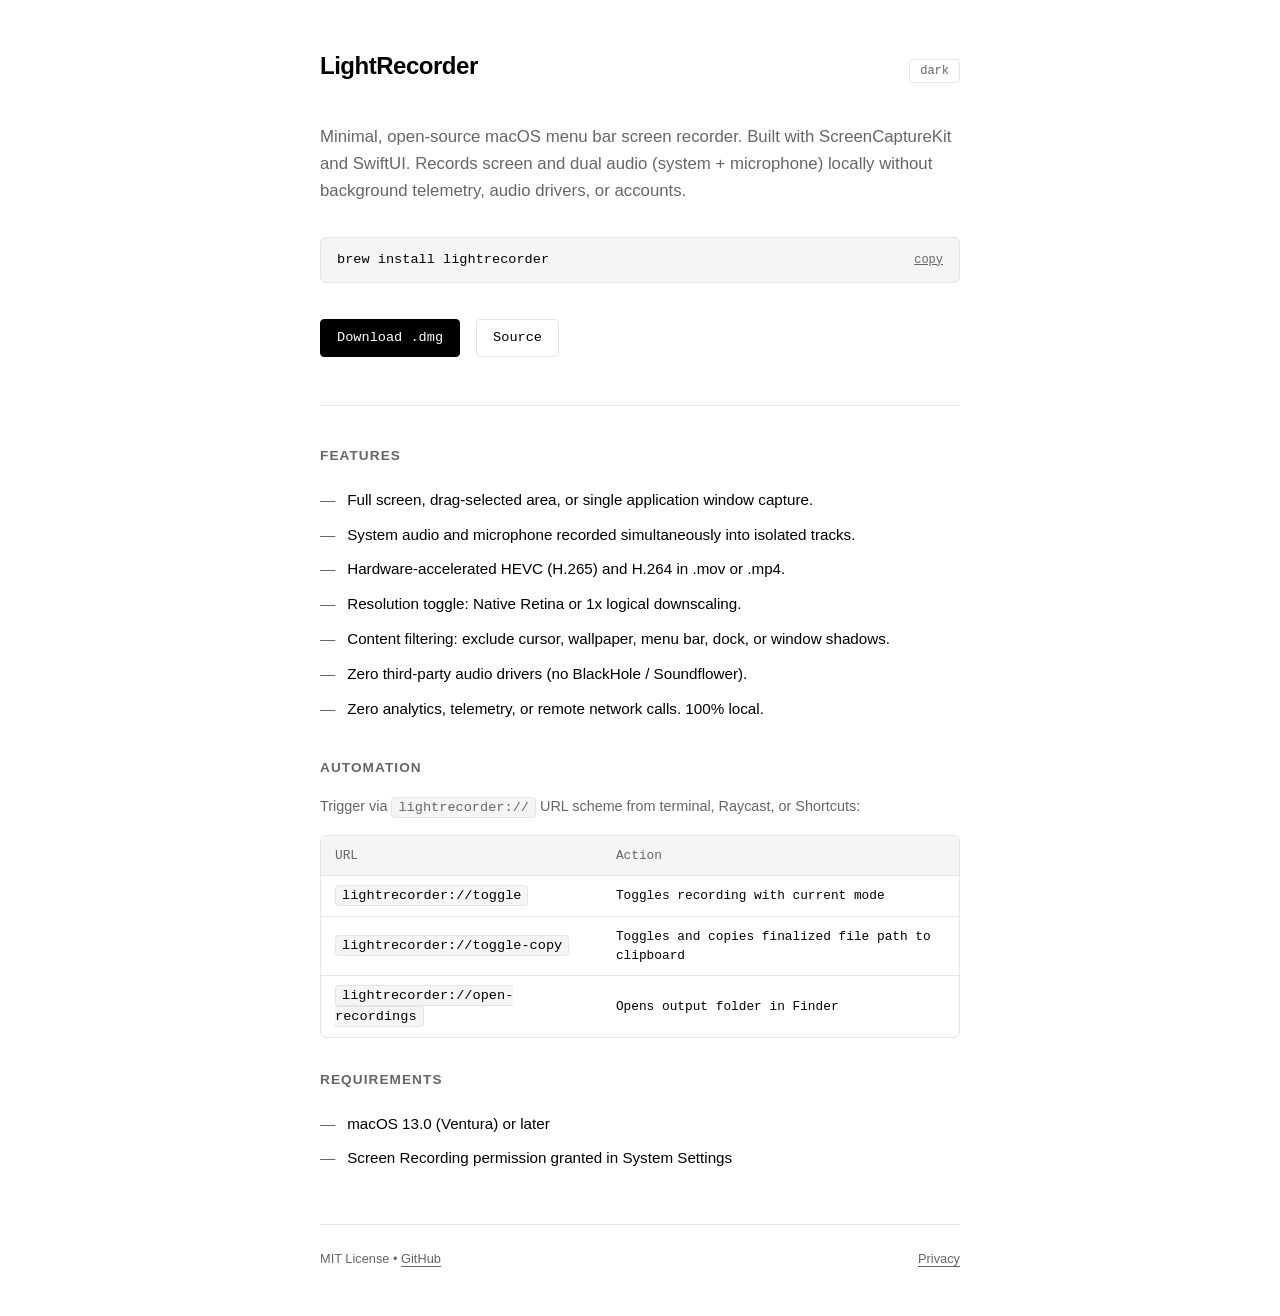
==== commit dba05efa: "refactor(website): unslop into ultra-minimal black and white site" ====
--- a/docs/index.html
+++ b/docs/index.html
@@ -3,889 +3,85 @@
 <head>
   <meta charset="UTF-8">
   <meta name="viewport" content="width=device-width, initial-scale=1.0">
-  <title>LightRecorder — Lightweight, Native macOS Screen Recorder</title>
-  <meta name="description" content="Free, open-source macOS menu bar screen recorder built with SwiftUI & ScreenCaptureKit. Record system audio and mic simultaneously, HEVC/H.264, zero telemetry, no drivers required.">
-  <meta name="keywords" content="screen recorder mac, macos screen recording, ScreenCaptureKit, free mac screen recorder, open source screen recorder, record mac system audio, quicktime alternative, hevc screen recorder, lightrecorder">
-  <meta name="author" content="Udit Rajput">
-  <link rel="canonical" href="https://uditrajput03.github.io/lightrecorder/">
-
-  <!-- Open Graph / Facebook -->
-  <meta property="og:type" content="website">
-  <meta property="og:url" content="https://uditrajput03.github.io/lightrecorder/">
-  <meta property="og:title" content="LightRecorder — Lightweight, Native macOS Screen Recorder">
-  <meta property="og:description" content="Screen video & dual audio recording locally on macOS without background telemetry, third-party audio drivers, or subscriptions.">
-  <meta property="og:image" content="assets/lightrecorder-og.png">
-
-  <!-- Twitter -->
-  <meta name="twitter:card" content="summary_large_image">
-  <meta name="twitter:title" content="LightRecorder — Lightweight, Native macOS Screen Recorder">
-  <meta name="twitter:description" content="Screen video & dual audio recording locally on macOS without background telemetry, third-party audio drivers, or subscriptions.">
-  <meta name="twitter:image" content="assets/lightrecorder-og.png">
-
-  <!-- Favicon & Icons -->
+  <title>LightRecorder</title>
+  <meta name="description" content="Minimal, open-source macOS screen recorder built with ScreenCaptureKit. Dual audio, HEVC/H.264, zero telemetry.">
   <link rel="icon" type="image/svg+xml" href="assets/favicon.svg">
-  <meta name="theme-color" content="#0071e3">
-
-  <!-- Stylesheet -->
   <link rel="stylesheet" href="styles.css">
-
-  <!-- Structured Data JSON-LD -->
-  <script type="application/ld+json">
-  {
-    "@context": "https://schema.org",
-    "@graph": [
-      {
-        "@type": "SoftwareApplication",
-        "name": "LightRecorder",
-        "operatingSystem": "macOS 13.0 or later",
-        "applicationCategory": "MultimediaApplication",
-        "description": "An open-source macOS menu bar screen recording application built with SwiftUI and ScreenCaptureKit. Records system audio and microphone simultaneously without external audio drivers.",
-        "url": "https://uditrajput03.github.io/lightrecorder/",
-        "downloadUrl": "https://github.com/uditrajput03/lightrecorder/releases/latest",
-        "license": "https://opensource.org/licenses/MIT",
-        "offers": {
-          "@type": "Offer",
-          "price": "0",
-          "priceCurrency": "USD"
-        }
-      },
-      {
-        "@type": "FAQPage",
-        "mainEntity": [
-          {
-            "@type": "Question",
-            "name": "Is LightRecorder really free and open source?",
-            "acceptedAnswer": {
-              "@type": "Answer",
-              "text": "Yes. LightRecorder is 100% free and open-source under the MIT license. There are no subscriptions, in-app purchases, ads, or watermarks."
-            }
-          },
-          {
-            "@type": "Question",
-            "name": "Can LightRecorder record system audio without installing audio drivers?",
-            "acceptedAnswer": {
-              "@type": "Answer",
-              "text": "Yes. LightRecorder leverages Apple ScreenCaptureKit system audio tap capabilities directly in macOS 13+. You do not need BlackHole, Soundflower, or any third-party kexts or virtual audio plugins."
-            }
-          },
-          {
-            "@type": "Question",
-            "name": "Does LightRecorder collect any background telemetry or analytics?",
-            "acceptedAnswer": {
-              "@type": "Answer",
-              "text": "None whatsoever. LightRecorder runs 100% locally on your Mac with zero telemetry, zero trackers, and no external server requests."
-            }
-          }
-        ]
-      }
-    ]
-  }
-  </script>
 </head>
 <body>
+  <div class="wrap">
+    <header>
+      <h1>LightRecorder</h1>
+      <button id="theme-btn" class="theme-btn">light</button>
+    </header>
 
-  <!-- Sticky Navbar -->
-  <nav class="navbar" id="navbar">
-    <div class="container nav-container">
-      <a href="#" class="brand" aria-label="LightRecorder Home">
-        <div class="brand-icon">
-          <svg viewBox="0 0 1024 1024" fill="none">
-            <circle cx="512" cy="512" r="320" stroke="white" stroke-width="60"/>
-            <circle cx="512" cy="512" r="189" fill="white"/>
-          </svg>
-        </div>
-        <span>LightRecorder</span>
-        <span class="brand-badge">v1.0 • macOS 13+</span>
-      </a>
+    <p class="lead">
+      Minimal, open-source macOS menu bar screen recorder. Built with ScreenCaptureKit and SwiftUI. Records screen and dual audio (system + microphone) locally without background telemetry, audio drivers, or accounts.
+    </p>
 
-      <ul class="nav-links">
-        <li><a href="#features" class="nav-link">Features</a></li>
-        <li><a href="#modes" class="nav-link">Capture Modes</a></li>
-        <li><a href="#automation" class="nav-link">Automation</a></li>
-        <li><a href="#specs" class="nav-link">Specs</a></li>
-        <li><a href="#faq" class="nav-link">FAQ</a></li>
-      </ul>
+    <div class="install-box">
+      <span>brew install lightrecorder</span>
+      <button class="copy-btn" data-copy="brew install lightrecorder">copy</button>
+    </div>
 
-      <div class="nav-actions">
-        <button id="theme-toggle-btn" class="theme-toggle-btn" title="Toggle Dark/Light Mode" aria-label="Toggle theme">
-          <svg id="sun-icon" style="display:none;" viewBox="0 0 24 24" fill="none" stroke="currentColor" stroke-width="2" stroke-linecap="round" stroke-linejoin="round">
-            <circle cx="12" cy="12" r="5"></circle>
-            <line x1="12" y1="1" x2="12" y2="3"></line>
-            <line x1="12" y1="21" x2="12" y2="23"></line>
-            <line x1="4.22" y1="4.22" x2="5.64" y2="5.64"></line>
-            <line x1="18.36" y1="18.36" x2="19.78" y2="19.78"></line>
-            <line x1="1" y1="12" x2="3" y2="12"></line>
-            <line x1="21" y1="12" x2="23" y2="12"></line>
-            <line x1="4.22" y1="19.78" x2="5.64" y2="18.36"></line>
-            <line x1="18.36" y1="5.64" x2="19.78" y2="4.22"></line>
-          </svg>
-          <svg id="moon-icon" viewBox="0 0 24 24" fill="none" stroke="currentColor" stroke-width="2" stroke-linecap="round" stroke-linejoin="round">
-            <path d="M21 12.79A9 9 0 1 1 11.21 3 7 7 0 0 0 21 12.79z"></path>
-          </svg>
-        </button>
+    <div class="actions">
+      <a href="https://github.com/uditrajput03/lightrecorder/releases/latest" class="btn btn-primary">Download .dmg</a>
+      <a href="https://github.com/uditrajput03/lightrecorder" class="btn btn-outline" target="_blank" rel="noopener noreferrer">Source</a>
+    </div>
 
-        <a href="https://github.com/uditrajput03/lightrecorder" target="_blank" rel="noopener noreferrer" class="github-btn" title="View Source on GitHub" aria-label="GitHub Repository">
-          <svg viewBox="0 0 24 24" fill="currentColor">
-            <path fill-rule="evenodd" clip-rule="evenodd" d="M12 2C6.477 2 2 6.484 2 12.017c0 4.425 2.865 8.18 6.839 9.504.5.092.682-.217.682-.483 0-.237-.008-.868-.013-1.703-2.782.605-3.369-1.343-3.369-1.343-.454-1.158-1.11-1.466-1.11-1.466-.908-.62.069-.608.069-.608 1.003.07 1.53 1.032 1.53 1.032.892 1.53 2.341 1.088 2.91.832.092-.647.35-1.088.636-1.338-2.22-.253-4.555-1.113-4.555-4.951 0-1.093.39-1.988 1.029-2.688-.103-.253-.446-1.272.098-2.65 0 0 .84-.27 2.75 1.026A9.564 9.564 0 0112 6.844c.85.004 1.705.115 2.504.337 1.909-1.296 2.747-1.027 2.747-1.027.546 1.379.202 2.398.1 2.651.64.7 1.028 1.595 1.028 2.688 0 3.848-2.339 4.695-4.566 4.943.359.309.678.92.678 1.855 0 1.338-.012 2.419-.012 2.747 0 .268.18.58.688.482A10.019 10.019 0 0022 12.017C22 6.484 17.522 2 12 2z"/>
-          </svg>
-        </a>
+    <hr>
 
-        <a href="https://github.com/uditrajput03/lightrecorder/releases/latest" class="btn-primary">
-          <svg width="16" height="16" viewBox="0 0 24 24" fill="none" stroke="currentColor" stroke-width="2" stroke-linecap="round" stroke-linejoin="round">
-            <path d="M21 15v4a2 2 0 0 1-2 2H5a2 2 0 0 1-2-2v-4"></path>
-            <polyline points="7 10 12 15 17 10"></polyline>
-            <line x1="12" y1="15" x2="12" y2="3"></line>
-          </svg>
-          <span>Download</span>
-        </a>
-      </div>
+    <h2>Features</h2>
+    <ul>
+      <li>Full screen, drag-selected area, or single application window capture.</li>
+      <li>System audio and microphone recorded simultaneously into isolated tracks.</li>
+      <li>Hardware-accelerated HEVC (H.265) and H.264 in .mov or .mp4.</li>
+      <li>Resolution toggle: Native Retina or 1x logical downscaling.</li>
+      <li>Content filtering: exclude cursor, wallpaper, menu bar, dock, or window shadows.</li>
+      <li>Zero third-party audio drivers (no BlackHole / Soundflower).</li>
+      <li>Zero analytics, telemetry, or remote network calls. 100% local.</li>
+    </ul>
+
+    <h2>Automation</h2>
+    <p class="lead" style="font-size:0.9rem; margin-bottom:16px;">Trigger via <code>lightrecorder://</code> URL scheme from terminal, Raycast, or Shortcuts:</p>
+    <div class="table-wrap">
+      <table>
+        <thead>
+          <tr>
+            <th>URL</th>
+            <th>Action</th>
+          </tr>
+        </thead>
+        <tbody>
+          <tr>
+            <td><code>lightrecorder://toggle</code></td>
+            <td>Toggles recording with current mode</td>
+          </tr>
+          <tr>
+            <td><code>lightrecorder://toggle-copy</code></td>
+            <td>Toggles and copies finalized file path to clipboard</td>
+          </tr>
+          <tr>
+            <td><code>lightrecorder://open-recordings</code></td>
+            <td>Opens output folder in Finder</td>
+          </tr>
+        </tbody>
+      </table>
     </div>
-  </nav>
 
-  <!-- Hero Section -->
-  <header class="hero">
-    <div class="container">
-      <div class="hero-pill">
-        <span class="hero-pill-badge">Open Source</span>
-        <span>Built with SwiftUI & ScreenCaptureKit • Zero Telemetry</span>
-      </div>
+    <h2>Requirements</h2>
+    <ul>
+      <li>macOS 13.0 (Ventura) or later</li>
+      <li>Screen Recording permission granted in System Settings</li>
+    </ul>
 
-      <h1 class="hero-title">
-        The macOS Screen Recorder <span class="gradient-text">Built for Performance.</span>
-      </h1>
+    <footer>
+      <div>MIT License • <a href="https://github.com/uditrajput03/lightrecorder" target="_blank" rel="noopener noreferrer">GitHub</a></div>
+      <div><a href="privacy.html">Privacy</a></div>
+    </footer>
+  </div>
 
-      <p class="hero-subtitle">
-        Lightweight, native, and 100% private. Record full screen, custom regions, or single apps with dual audio streams (system & mic), HEVC/H.264 compression, and zero third-party audio drivers.
-      </p>
-
-      <div class="hero-cta-group">
-        <a href="https://github.com/uditrajput03/lightrecorder/releases/latest" class="btn-primary">
-          <svg width="18" height="18" viewBox="0 0 24 24" fill="none" stroke="currentColor" stroke-width="2" stroke-linecap="round" stroke-linejoin="round">
-            <path d="M21 15v4a2 2 0 0 1-2 2H5a2 2 0 0 1-2-2v-4"></path>
-            <polyline points="7 10 12 15 17 10"></polyline>
-            <line x1="12" y1="15" x2="12" y2="3"></line>
-          </svg>
-          <span>Download .DMG</span>
-        </a>
-
-        <div class="hero-terminal-pill">
-          <code>brew install lightrecorder</code>
-          <button class="copy-btn" data-copy="brew install lightrecorder" title="Copy command" aria-label="Copy brew install command">
-            <svg width="16" height="16" viewBox="0 0 24 24" fill="none" stroke="currentColor" stroke-width="2" stroke-linecap="round" stroke-linejoin="round">
-              <rect x="9" y="9" width="13" height="13" rx="2" ry="2"></rect>
-              <path d="M5 15H4a2 2 0 0 1-2-2V4a2 2 0 0 1 2-2h9a2 2 0 0 1 2 2v1"></path>
-            </svg>
-          </button>
-        </div>
-
-        <a href="https://github.com/uditrajput03/lightrecorder" target="_blank" rel="noopener noreferrer" class="btn-secondary">
-          <span>View on GitHub</span>
-          <svg width="16" height="16" viewBox="0 0 24 24" fill="none" stroke="currentColor" stroke-width="2" stroke-linecap="round" stroke-linejoin="round">
-            <line x1="7" y1="17" x2="17" y2="7"></line>
-            <polyline points="7 7 17 7 17 17"></polyline>
-          </svg>
-        </a>
-      </div>
-
-      <div class="hero-stats-row">
-        <div class="hero-stat-item">
-          <svg viewBox="0 0 24 24" fill="none" stroke="currentColor" stroke-width="2"><polyline points="20 6 9 17 4 12"/></svg>
-          <span>Native ScreenCaptureKit</span>
-        </div>
-        <div class="hero-stat-item">
-          <svg viewBox="0 0 24 24" fill="none" stroke="currentColor" stroke-width="2"><polyline points="20 6 9 17 4 12"/></svg>
-          <span>Simultaneous System + Mic Audio</span>
-        </div>
-        <div class="hero-stat-item">
-          <svg viewBox="0 0 24 24" fill="none" stroke="currentColor" stroke-width="2"><polyline points="20 6 9 17 4 12"/></svg>
-          <span>Zero Telemetry & 100% Local</span>
-        </div>
-        <div class="hero-stat-item">
-          <svg viewBox="0 0 24 24" fill="none" stroke="currentColor" stroke-width="2"><polyline points="20 6 9 17 4 12"/></svg>
-          <span>No Kernel Audio Extensions</span>
-        </div>
-      </div>
-
-      <!-- Interactive macOS Menu Bar & HUD Simulator -->
-      <div class="interactive-showcase-container">
-        <div class="macos-window-frame">
-          <!-- macOS Simulated Menu Bar -->
-          <div class="simulated-menu-bar">
-            <div class="simulated-menu-left">
-              <svg class="apple-logo" viewBox="0 0 170 170">
-                <path d="M150.37 130.25c-2.45 5.66-5.35 10.87-8.71 15.66-4.58 6.53-8.33 11.05-11.22 13.56-4.48 4.12-9.28 6.23-14.42 6.35-3.69 0-8.14-1.05-13.32-3.18-5.19-2.12-9.97-3.17-14.34-3.17-4.58 0-9.49 1.05-14.75 3.17-5.26 2.13-9.5 3.24-12.74 3.35-4.35.13-9.16-1.9-14.42-6.08-3.7-3.04-7.65-7.79-11.86-14.25-6.52-10.02-11.38-21.5-14.58-34.43-3.2-12.94-4.81-24.81-4.81-35.63 0-14.04 3.42-25.7 10.26-34.99 6.84-9.29 15.68-14.07 26.52-14.34 5.34 0 11.16 1.48 17.46 4.45 6.3 2.97 10.24 4.51 11.83 4.62 1.41 0 5.49-1.61 12.24-4.82 6.75-3.21 12.63-4.63 17.65-4.26 13.9.87 24.57 5.73 32.02 14.59-11.75 7.12-17.51 16.92-17.29 29.41.22 9.8 4.04 18.06 11.46 24.78 7.42 6.72 16.14 10.36 26.17 10.93-2.39 7.64-5.44 15.17-9.16 22.58zM119.22 31.84c0-7.39 2.7-14.24 8.11-20.55 5.4-6.31 11.96-10.3 19.67-11.97 1.08 7.61-1.39 14.93-7.41 21.96-6.02 7.03-12.81 10.74-20.37 11.14v-.58z"/>
-              </svg>
-              <span class="simulated-menu-item active">Finder</span>
-              <span class="simulated-menu-item">File</span>
-              <span class="simulated-menu-item">Edit</span>
-              <span class="simulated-menu-item">View</span>
-              <span class="simulated-menu-item">Window</span>
-              <span class="simulated-menu-item">Help</span>
-            </div>
-
-            <div class="simulated-menu-right">
-              <!-- LightRecorder Status Bar Item -->
-              <div class="sim-menu-status-item" id="sim-status-item" title="Click to test recording toggle">
-                <span class="sim-rec-dot" id="sim-rec-dot"></span>
-                <span id="sim-status-timer">Ready</span>
-              </div>
-              <span class="simulated-menu-item">Tue Oct 11</span>
-              <span class="simulated-menu-item">22:17</span>
-            </div>
-          </div>
-
-          <!-- Desktop Stage with HUD Popover -->
-          <div class="simulated-desktop-stage">
-            <div class="sim-selection-box" id="sim-selection-box">
-              <span class="sim-selection-badge">1280 × 720 • Selected Area</span>
-            </div>
-
-            <div class="hud-popover">
-              <div class="hud-header">
-                <div class="hud-title-wrap">
-                  <div class="hud-icon">
-                    <svg width="16" height="16" viewBox="0 0 1024 1024" fill="none">
-                      <circle cx="512" cy="512" r="320" stroke="white" stroke-width="60"/>
-                      <circle cx="512" cy="512" r="189" fill="white"/>
-                    </svg>
-                  </div>
-                  <div>
-                    <h3>LightRecorder</h3>
-                  </div>
-                </div>
-                <div class="hud-timer-badge" id="sim-hud-timer">00:00:00</div>
-              </div>
-
-              <!-- Mode Segmented Buttons -->
-              <div class="hud-modes-segment">
-                <button class="hud-mode-btn active" data-sim-mode="fullscreen">
-                  <svg viewBox="0 0 24 24" fill="none" stroke="currentColor" stroke-width="2"><rect x="2" y="3" width="20" height="14" rx="2" ry="2"/><line x1="8" y1="21" x2="16" y2="21"/><line x1="12" y1="17" x2="12" y2="21"/></svg>
-                  <span>Display</span>
-                </button>
-                <button class="hud-mode-btn" data-sim-mode="area">
-                  <svg viewBox="0 0 24 24" fill="none" stroke="currentColor" stroke-width="2"><path d="M6 2v4M18 2v4M2 6h4M2 18h4M18 22v-4M6 22v-4M22 6h-4M22 18h-4"/></svg>
-                  <span>Select Area</span>
-                </button>
-                <button class="hud-mode-btn" data-sim-mode="window">
-                  <svg viewBox="0 0 24 24" fill="none" stroke="currentColor" stroke-width="2"><rect x="3" y="3" width="18" height="18" rx="2" ry="2"/><line x1="3" y1="9" x2="21" y2="9"/></svg>
-                  <span>App Window</span>
-                </button>
-              </div>
-
-              <!-- Quick Toggles -->
-              <div class="hud-toggles-grid">
-                <div class="hud-toggle-row">
-                  <div class="hud-toggle-label">
-                    <svg viewBox="0 0 24 24" fill="none" stroke="currentColor" stroke-width="2"><polygon points="11 5 6 9 2 9 2 15 6 15 11 19 11 5"/><path d="M19.07 4.93a10 10 0 0 1 0 14.14M15.54 8.46a5 5 0 0 1 0 7.07"/></svg>
-                    <span>System Audio</span>
-                  </div>
-                  <div class="hud-switch on" title="Toggle System Audio"></div>
-                </div>
-
-                <div class="hud-toggle-row">
-                  <div class="hud-toggle-label">
-                    <svg viewBox="0 0 24 24" fill="none" stroke="currentColor" stroke-width="2"><path d="M12 1a3 3 0 0 0-3 3v8a3 3 0 0 0 6 0V4a3 3 0 0 0-3-3z"/><path d="M19 10v2a7 7 0 0 1-14 0v-2"/><line x1="12" y1="19" x2="12" y2="23"/><line x1="8" y1="23" x2="16" y2="23"/></svg>
-                    <span>Microphone Input</span>
-                  </div>
-                  <div class="hud-switch on" title="Toggle Microphone"></div>
-                </div>
-
-                <div class="hud-toggle-row">
-                  <div class="hud-toggle-label">
-                    <svg viewBox="0 0 24 24" fill="none" stroke="currentColor" stroke-width="2"><path d="M3 3l7 18 3-7 7-3L3 3z"/></svg>
-                    <span>Exclude Mouse Cursor</span>
-                  </div>
-                  <div class="hud-switch" title="Toggle Cursor"></div>
-                </div>
-              </div>
-
-              <!-- Metadata Preset -->
-              <div class="hud-meta-row">
-                <span>Output Format:</span>
-                <span class="hud-meta-pill">HEVC (H.265) • 60 FPS • High Bitrate</span>
-              </div>
-
-              <!-- Action Record Button -->
-              <button class="hud-action-btn" id="sim-record-btn">
-                <svg width="14" height="14" viewBox="0 0 24 24" fill="currentColor">
-                  <circle cx="12" cy="12" r="8"/>
-                </svg>
-                <span>Start Recording</span>
-              </button>
-            </div>
-          </div>
-        </div>
-      </div>
-    </div>
-  </header>
-
-  <!-- Key Features Grid -->
-  <section class="features-section" id="features">
-    <div class="container">
-      <div class="section-header">
-        <span class="section-badge">Why LightRecorder</span>
-        <h2>High Performance Screen Capture, Without Compromise</h2>
-        <p>Engineered from the ground up for modern macOS versions, prioritizing ultra-low latency, crisp image quality, and total user privacy.</p>
-      </div>
-
-      <div class="features-grid">
-        <!-- Feature 1 -->
-        <div class="feature-card">
-          <div class="feature-icon-wrap">
-            <svg viewBox="0 0 24 24" fill="none" stroke="currentColor" stroke-width="2" stroke-linecap="round" stroke-linejoin="round">
-              <polygon points="13 2 3 14 12 14 11 22 21 10 12 10 13 2"></polygon>
-            </svg>
-          </div>
-          <h3>ScreenCaptureKit Engine</h3>
-          <p>Direct integration with Apple ScreenCaptureKit framework ensures low CPU usage and zero frame stutter even at 4K 60fps.</p>
-          <ul class="feature-bullets">
-            <li>
-              <svg viewBox="0 0 24 24" fill="none" stroke="currentColor" stroke-width="2"><polyline points="20 6 9 17 4 12"/></svg>
-              <span>Hardware-accelerated encoding</span>
-            </li>
-            <li>
-              <svg viewBox="0 0 24 24" fill="none" stroke="currentColor" stroke-width="2"><polyline points="20 6 9 17 4 12"/></svg>
-              <span>Native Retina & 1x logical modes</span>
-            </li>
-          </ul>
-        </div>
-
-        <!-- Feature 2 -->
-        <div class="feature-card">
-          <div class="feature-icon-wrap">
-            <svg viewBox="0 0 24 24" fill="none" stroke="currentColor" stroke-width="2" stroke-linecap="round" stroke-linejoin="round">
-              <path d="M12 1a3 3 0 0 0-3 3v8a3 3 0 0 0 6 0V4a3 3 0 0 0-3-3z"></path>
-              <path d="M19 10v2a7 7 0 0 1-14 0v-2"></path>
-              <line x1="12" y1="19" x2="12" y2="23"></line>
-              <line x1="8" y1="23" x2="16" y2="23"></line>
-            </svg>
-          </div>
-          <h3>Dual Track Audio</h3>
-          <p>Captures crisp system audio and microphone input simultaneously into independent audio tracks for seamless post-production editing.</p>
-          <ul class="feature-bullets">
-            <li>
-              <svg viewBox="0 0 24 24" fill="none" stroke="currentColor" stroke-width="2"><polyline points="20 6 9 17 4 12"/></svg>
-              <span>No BlackHole or Soundflower required</span>
-            </li>
-            <li>
-              <svg viewBox="0 0 24 24" fill="none" stroke="currentColor" stroke-width="2"><polyline points="20 6 9 17 4 12"/></svg>
-              <span>High-fidelity AAC or uncompressed PCM</span>
-            </li>
-          </ul>
-        </div>
-
-        <!-- Feature 3 -->
-        <div class="feature-card">
-          <div class="feature-icon-wrap">
-            <svg viewBox="0 0 24 24" fill="none" stroke="currentColor" stroke-width="2" stroke-linecap="round" stroke-linejoin="round">
-              <circle cx="12" cy="12" r="10"></circle>
-              <line x1="4.93" y1="4.93" x2="19.07" y2="19.07"></line>
-            </svg>
-          </div>
-          <h3>Smart Content Filter</h3>
-          <p>Keep your recordings uncluttered. Automatically exclude cursor pointers, desktop wallpapers, menu bars, and docks.</p>
-          <ul class="feature-bullets">
-            <li>
-              <svg viewBox="0 0 24 24" fill="none" stroke="currentColor" stroke-width="2"><polyline points="20 6 9 17 4 12"/></svg>
-              <span>Exclude LightRecorder itself from video</span>
-            </li>
-            <li>
-              <svg viewBox="0 0 24 24" fill="none" stroke="currentColor" stroke-width="2"><polyline points="20 6 9 17 4 12"/></svg>
-              <span>Per-window drop shadow toggling</span>
-            </li>
-          </ul>
-        </div>
-
-        <!-- Feature 4 -->
-        <div class="feature-card">
-          <div class="feature-icon-wrap">
-            <svg viewBox="0 0 24 24" fill="none" stroke="currentColor" stroke-width="2" stroke-linecap="round" stroke-linejoin="round">
-              <rect x="2" y="2" width="20" height="8" rx="2" ry="2"></rect>
-              <rect x="2" y="14" width="20" height="8" rx="2" ry="2"></rect>
-              <line x1="6" y1="6" x2="6.01" y2="6"></line>
-              <line x1="6" y1="18" x2="6.01" y2="18"></line>
-            </svg>
-          </div>
-          <h3>Zero Bloat, Pure Swift</h3>
-          <p>No heavy Chromium shells, no Node.js runtimes, and no bloated background daemons. Lives quietly in your menu bar until needed.</p>
-          <ul class="feature-bullets">
-            <li>
-              <svg viewBox="0 0 24 24" fill="none" stroke="currentColor" stroke-width="2"><polyline points="20 6 9 17 4 12"/></svg>
-              <span>Minimal memory consumption (&lt;30MB idle)</span>
-            </li>
-            <li>
-              <svg viewBox="0 0 24 24" fill="none" stroke="currentColor" stroke-width="2"><polyline points="20 6 9 17 4 12"/></svg>
-              <span>Instant startup in under a second</span>
-            </li>
-          </ul>
-        </div>
-
-        <!-- Feature 5 -->
-        <div class="feature-card">
-          <div class="feature-icon-wrap">
-            <svg viewBox="0 0 24 24" fill="none" stroke="currentColor" stroke-width="2" stroke-linecap="round" stroke-linejoin="round">
-              <polyline points="16 18 22 12 16 6"></polyline>
-              <polyline points="8 6 2 12 8 18"></polyline>
-            </svg>
-          </div>
-          <h3>URL Scheme Automation</h3>
-          <p>Trigger recordings effortlessly from Raycast, Alfred, Apple Shortcuts, or shell scripts via custom <code>lightrecorder://</code> deep links.</p>
-          <ul class="feature-bullets">
-            <li>
-              <svg viewBox="0 0 24 24" fill="none" stroke="currentColor" stroke-width="2"><polyline points="20 6 9 17 4 12"/></svg>
-              <span><code>toggle-copy</code> copies path straight to clipboard</span>
-            </li>
-            <li>
-              <svg viewBox="0 0 24 24" fill="none" stroke="currentColor" stroke-width="2"><polyline points="20 6 9 17 4 12"/></svg>
-              <span>System-wide customizable hotkeys</span>
-            </li>
-          </ul>
-        </div>
-
-        <!-- Feature 6 -->
-        <div class="feature-card">
-          <div class="feature-icon-wrap">
-            <svg viewBox="0 0 24 24" fill="none" stroke="currentColor" stroke-width="2" stroke-linecap="round" stroke-linejoin="round">
-              <path d="M12 22s8-4 8-10V5l-8-3-8 3v7c0 6 8 10 8 10z"></path>
-            </svg>
-          </div>
-          <h3>Privacy-First & Open Source</h3>
-          <p>All videos are written directly to your local storage. No accounts, no sign-ins, no cloud telemetry, and zero surveillance.</p>
-          <ul class="feature-bullets">
-            <li>
-              <svg viewBox="0 0 24 24" fill="none" stroke="currentColor" stroke-width="2"><polyline points="20 6 9 17 4 12"/></svg>
-              <span>Permissive MIT License</span>
-            </li>
-            <li>
-              <svg viewBox="0 0 24 24" fill="none" stroke="currentColor" stroke-width="2"><polyline points="20 6 9 17 4 12"/></svg>
-              <span>Security-scoped local folder protection</span>
-            </li>
-          </ul>
-        </div>
-      </div>
-    </div>
-  </section>
-
-  <!-- Interactive Capture Modes Showcase -->
-  <section class="modes-section" id="modes">
-    <div class="container">
-      <div class="section-header">
-        <span class="section-badge">Flexible Capture</span>
-        <h2>Choose Exactly What You Want to Record</h2>
-        <p>Whether you need an entire multi-display setup, a sharp cropped UI element, or a clean single app window.</p>
-      </div>
-
-      <!-- Tab Buttons -->
-      <div class="modes-tabs-wrapper">
-        <div class="modes-tabs">
-          <button class="modes-tab-btn active" data-mode-tab="fullscreen">
-            <svg viewBox="0 0 24 24" fill="none" stroke="currentColor" stroke-width="2"><rect x="2" y="3" width="20" height="14" rx="2" ry="2"/><line x1="8" y1="21" x2="16" y2="21"/><line x1="12" y1="17" x2="12" y2="21"/></svg>
-            <span>Full Screen</span>
-          </button>
-          <button class="modes-tab-btn" data-mode-tab="area">
-            <svg viewBox="0 0 24 24" fill="none" stroke="currentColor" stroke-width="2"><path d="M6 2v4M18 2v4M2 6h4M2 18h4M18 22v-4M6 22v-4M22 6h-4M22 18h-4"/></svg>
-            <span>Select Area</span>
-          </button>
-          <button class="modes-tab-btn" data-mode-tab="window">
-            <svg viewBox="0 0 24 24" fill="none" stroke="currentColor" stroke-width="2"><rect x="3" y="3" width="18" height="18" rx="2" ry="2"/><line x1="3" y1="9" x2="21" y2="9"/></svg>
-            <span>Window / App</span>
-          </button>
-        </div>
-      </div>
-
-      <!-- Panel: Full Screen -->
-      <div class="mode-content-panel active" id="panel-fullscreen">
-        <div class="mode-info-col">
-          <h3>Full Display Recording</h3>
-          <p>Target any display attached to your Mac at its native Retina pixel resolution or downscaled 1x logical resolution for smaller file sizes.</p>
-          <div class="mode-details-list">
-            <div class="mode-detail-item">
-              <div class="mode-detail-icon"><svg viewBox="0 0 24 24" fill="none" stroke="currentColor" stroke-width="2"><polyline points="20 6 9 17 4 12"/></svg></div>
-              <div class="mode-detail-text">
-                <strong>Multi-Monitor Ready</strong>
-                <span>Easily switch between internal Retina displays and external Pro Display XDR or 4K monitors.</span>
-              </div>
-            </div>
-            <div class="mode-detail-item">
-              <div class="mode-detail-icon"><svg viewBox="0 0 24 24" fill="none" stroke="currentColor" stroke-width="2"><polyline points="20 6 9 17 4 12"/></svg></div>
-              <div class="mode-detail-text">
-                <strong>Configurable Frame Rates</strong>
-                <span>Lock to 60 fps, 30 fps, 24 fps, or allow variable display refresh capture.</span>
-              </div>
-            </div>
-          </div>
-        </div>
-        <div class="mode-preview-col">
-          <div class="mode-preview-card">
-            <img src="assets/screenshot-basic.png" alt="LightRecorder Full Screen Capture Settings" loading="lazy">
-          </div>
-        </div>
-      </div>
-
-      <!-- Panel: Select Area -->
-      <div class="mode-content-panel" id="panel-area">
-        <div class="mode-info-col">
-          <h3>Interactive Drag-Selection Area</h3>
-          <p>Drag an interactive marquee over any portion of your desktop. Snaps coordinates cleanly with live pixel dimension indicators.</p>
-          <div class="mode-details-list">
-            <div class="mode-detail-item">
-              <div class="mode-detail-icon"><svg viewBox="0 0 24 24" fill="none" stroke="currentColor" stroke-width="2"><polyline points="20 6 9 17 4 12"/></svg></div>
-              <div class="mode-detail-text">
-                <strong>Draggable & Resizable Handles</strong>
-                <span>Fine-tune the crop dimensions before recording starts with visual handle controls.</span>
-              </div>
-            </div>
-            <div class="mode-detail-item">
-              <div class="mode-detail-icon"><svg viewBox="0 0 24 24" fill="none" stroke="currentColor" stroke-width="2"><polyline points="20 6 9 17 4 12"/></svg></div>
-              <div class="mode-detail-text">
-                <strong>Pixel-Aligned Cropping</strong>
-                <span>Even-pixel dimension rounding ensures zero codec compression artifacts or green borders.</span>
-              </div>
-            </div>
-          </div>
-        </div>
-        <div class="mode-preview-col">
-          <div class="mode-preview-card">
-            <img src="assets/screenshot-content-filter.png" alt="LightRecorder Content Filter and Area Crop Preview" loading="lazy">
-          </div>
-        </div>
-      </div>
-
-      <!-- Panel: Window / App -->
-      <div class="mode-content-panel" id="panel-window">
-        <div class="mode-info-col">
-          <h3>Single Application / Window Isolation</h3>
-          <p>Use the macOS Content Sharing Picker to target an individual application window or process canvas without showing your desktop.</p>
-          <div class="mode-details-list">
-            <div class="mode-detail-item">
-              <div class="mode-detail-icon"><svg viewBox="0 0 24 24" fill="none" stroke="currentColor" stroke-width="2"><polyline points="20 6 9 17 4 12"/></svg></div>
-              <div class="mode-detail-text">
-                <strong>No Desktop Clutter</strong>
-                <span>Keeps other desktop notifications and background windows completely invisible.</span>
-              </div>
-            </div>
-            <div class="mode-detail-item">
-              <div class="mode-detail-icon"><svg viewBox="0 0 24 24" fill="none" stroke="currentColor" stroke-width="2"><polyline points="20 6 9 17 4 12"/></svg></div>
-              <div class="mode-detail-text">
-                <strong>Automatic Window Tracking</strong>
-                <span>ScreenCaptureKit smoothly tracks window movement across your screen canvas.</span>
-              </div>
-            </div>
-          </div>
-        </div>
-        <div class="mode-preview-col">
-          <div class="mode-preview-card">
-            <img src="assets/screenshot-frame-rate.png" alt="LightRecorder Window and Frame Rate Preferences" loading="lazy">
-          </div>
-        </div>
-      </div>
-    </div>
-  </section>
-
-  <!-- URL Scheme Automation Section -->
-  <section class="automation-section" id="automation">
-    <div class="container">
-      <div class="automation-container">
-        <div class="automation-info">
-          <span class="section-badge">Developer & Power Users</span>
-          <h2>Automate Capture with URL Schemes</h2>
-          <p>LightRecorder implements the <code>lightrecorder://</code> URL scheme, allowing seamless integration with Raycast extensions, Alfred workflows, Apple Shortcuts, and terminal scripts.</p>
-
-          <div class="url-scheme-list">
-            <div class="url-scheme-card">
-              <div class="url-scheme-data">
-                <code>lightrecorder://toggle</code>
-                <span>Toggles recording immediately using active capture mode.</span>
-              </div>
-              <button class="copy-mini-btn" data-copy="lightrecorder://toggle" title="Copy URL">
-                <svg viewBox="0 0 24 24" fill="none" stroke="currentColor" stroke-width="2"><rect x="9" y="9" width="13" height="13" rx="2" ry="2"/><path d="M5 15H4a2 2 0 0 1-2-2V4a2 2 0 0 1 2-2h9a2 2 0 0 1 2 2v1"/></svg>
-                <span>Copy</span>
-              </button>
-            </div>
-
-            <div class="url-scheme-card">
-              <div class="url-scheme-data">
-                <code>lightrecorder://toggle-copy</code>
-                <span>Toggles recording and copies the resulting file path to your clipboard upon completion.</span>
-              </div>
-              <button class="copy-mini-btn" data-copy="lightrecorder://toggle-copy" title="Copy URL">
-                <svg viewBox="0 0 24 24" fill="none" stroke="currentColor" stroke-width="2"><rect x="9" y="9" width="13" height="13" rx="2" ry="2"/><path d="M5 15H4a2 2 0 0 1-2-2V4a2 2 0 0 1 2-2h9a2 2 0 0 1 2 2v1"/></svg>
-                <span>Copy</span>
-              </button>
-            </div>
-
-            <div class="url-scheme-card">
-              <div class="url-scheme-data">
-                <code>lightrecorder://open-recordings</code>
-                <span>Reveals the configured recording destination folder in Finder.</span>
-              </div>
-              <button class="copy-mini-btn" data-copy="lightrecorder://open-recordings" title="Copy URL">
-                <svg viewBox="0 0 24 24" fill="none" stroke="currentColor" stroke-width="2"><rect x="9" y="9" width="13" height="13" rx="2" ry="2"/><path d="M5 15H4a2 2 0 0 1-2-2V4a2 2 0 0 1 2-2h9a2 2 0 0 1 2 2v1"/></svg>
-                <span>Copy</span>
-              </button>
-            </div>
-          </div>
-        </div>
-
-        <!-- Automation Shell Box -->
-        <div class="automation-code-card">
-          <div class="code-card-header">
-            <div class="code-dots">
-              <span></span><span></span><span></span>
-            </div>
-            <div class="code-title">Terminal & Raycast Integration</div>
-            <button class="copy-mini-btn" data-copy='open "lightrecorder://toggle-copy"' title="Copy script">
-              <svg viewBox="0 0 24 24" fill="none" stroke="currentColor" stroke-width="2"><rect x="9" y="9" width="13" height="13" rx="2" ry="2"/><path d="M5 15H4a2 2 0 0 1-2-2V4a2 2 0 0 1 2-2h9a2 2 0 0 1 2 2v1"/></svg>
-              <span>Copy</span>
-            </button>
-          </div>
-          <pre class="code-body"><code><span class="comment"># 1. Start or stop recording from terminal</span>
-<span class="cmd">open</span> <span class="str">"lightrecorder://toggle"</span>
-
-<span class="comment"># 2. Stop and copy finalized file path to clipboard</span>
-<span class="cmd">open</span> <span class="str">"lightrecorder://toggle-copy"</span>
-
-<span class="comment"># 3. Reveal output folder in Finder</span>
-<span class="cmd">open</span> <span class="str">"lightrecorder://open-recordings"</span>
-
-<span class="comment"># 4. Integrate into Raycast Script Command:</span>
-<span class="comment"># @raycast.schemaVersion 1</span>
-<span class="comment"># @raycast.title Record Screen</span>
-<span class="comment"># @raycast.mode silent</span>
-<span class="cmd">open</span> <span class="str">"lightrecorder://toggle"</span></code></pre>
-        </div>
-      </div>
-    </div>
-  </section>
-
-  <!-- Technical Specifications & Comparison -->
-  <section class="comparison-section" id="specs">
-    <div class="container">
-      <div class="section-header">
-        <span class="section-badge">Comparison & Specs</span>
-        <h2>How LightRecorder Compares</h2>
-        <p>A native alternative to bloated Electron screen capture tools and complicated virtual audio drivers.</p>
-      </div>
-
-      <div class="table-wrapper">
-        <table class="comparison-table">
-          <thead>
-            <tr>
-              <th>Feature</th>
-              <th class="highlight-col">LightRecorder</th>
-              <th>QuickTime Player</th>
-              <th>OBS Studio</th>
-              <th>Cloud Recorders (Loom)</th>
-            </tr>
-          </thead>
-          <tbody>
-            <tr>
-              <td><strong>Internal System Audio</strong></td>
-              <td class="highlight-col"><span class="badge-green">✓ Built-in (ScreenCaptureKit)</span></td>
-              <td><span class="badge-dim">✗ Needs Soundflower/BlackHole</span></td>
-              <td><span class="badge-green">✓ macOS Screen Audio plugin</span></td>
-              <td><span class="badge-green">✓ In-app driver</span></td>
-            </tr>
-            <tr>
-              <td><strong>Simultaneous Microphone</strong></td>
-              <td class="highlight-col"><span class="badge-green">✓ Separate isolated track</span></td>
-              <td><span class="badge-dim">✗ Single source only</span></td>
-              <td><span class="badge-green">✓ Multi-track</span></td>
-              <td><span class="badge-dim">✗ Mixed single track</span></td>
-            </tr>
-            <tr>
-              <td><strong>Privacy & Zero Telemetry</strong></td>
-              <td class="highlight-col"><span class="badge-green">✓ 100% Local, 0 Analytics</span></td>
-              <td><span class="badge-green">✓ Local</span></td>
-              <td><span class="badge-green">✓ Local</span></td>
-              <td><span class="badge-dim">✗ Cloud uploads & tracking</span></td>
-            </tr>
-            <tr>
-              <td><strong>Resource Footprint</strong></td>
-              <td class="highlight-col"><span class="badge-green">Ultra-light (&lt;30MB RAM)</span></td>
-              <td>Low (~60MB RAM)</td>
-              <td>Heavy (~300MB+ RAM)</td>
-              <td>Heavy Electron (&gt;500MB RAM)</td>
-            </tr>
-            <tr>
-              <td><strong>URL Scheme Automation</strong></td>
-              <td class="highlight-col"><span class="badge-green">✓ <code>lightrecorder://</code></span></td>
-              <td><span class="badge-dim">✗ Limited AppleScript</span></td>
-              <td><span class="badge-dim">✗ Websocket RPC only</span></td>
-              <td><span class="badge-dim">✗ None</span></td>
-            </tr>
-            <tr>
-              <td><strong>Pricing & License</strong></td>
-              <td class="highlight-col"><span class="badge-green">Free & Open Source (MIT)</span></td>
-              <td>Bundled with macOS</td>
-              <td>Free (GPL)</td>
-              <td><span class="badge-dim">Subscription ($12.50+/mo)</span></td>
-            </tr>
-          </tbody>
-        </table>
-      </div>
-    </div>
-  </section>
-
-  <!-- FAQ Section -->
-  <section class="faq-section" id="faq">
-    <div class="container">
-      <div class="section-header">
-        <span class="section-badge">FAQ</span>
-        <h2>Frequently Asked Questions</h2>
-        <p>Everything you need to know about LightRecorder's features, permissions, and system architecture.</p>
-      </div>
-
-      <div class="faq-accordion">
-        <details class="faq-item" open>
-          <summary class="faq-summary">
-            <span>Is LightRecorder completely free?</span>
-            <svg viewBox="0 0 24 24" fill="none" stroke="currentColor" stroke-width="2"><polyline points="6 9 12 15 18 9"/></svg>
-          </summary>
-          <div class="faq-content">
-            Yes, LightRecorder is 100% free and open source under the MIT License. There are no paid tiers, trials, accounts, telemetry, or watermarks.
-          </div>
-        </details>
-
-        <details class="faq-item">
-          <summary class="faq-summary">
-            <span>How does LightRecorder record system audio without extra plugins?</span>
-            <svg viewBox="0 0 24 24" fill="none" stroke="currentColor" stroke-width="2"><polyline points="6 9 12 15 18 9"/></svg>
-          </summary>
-          <div class="faq-content">
-            LightRecorder utilizes Apple's ScreenCaptureKit framework introduced in macOS 12.3 and matured in macOS 13+. ScreenCaptureKit natively provides access to system audio buffers without requiring virtual audio loopbacks or third-party kernel drivers.
-          </div>
-        </details>
-
-        <details class="faq-item">
-          <summary class="faq-summary">
-            <span>Where are recording files saved?</span>
-            <svg viewBox="0 0 24 24" fill="none" stroke="currentColor" stroke-width="2"><polyline points="6 9 12 15 18 9"/></svg>
-          </summary>
-          <div class="faq-content">
-            By default, all finalized video files are saved to <code>~/Movies/LightRecorder</code>. You can change this to any folder on your Mac in the LightRecorder Settings. LightRecorder maintains a security-scoped bookmark to retain access across system restarts.
-          </div>
-        </details>
-
-        <details class="faq-item">
-          <summary class="faq-summary">
-            <span>What video formats and codecs are supported?</span>
-            <svg viewBox="0 0 24 24" fill="none" stroke="currentColor" stroke-width="2"><polyline points="6 9 12 15 18 9"/></svg>
-          </summary>
-          <div class="faq-content">
-            LightRecorder supports HEVC (H.265) and H.264 video compression, stored in either <code>.mov</code> or <code>.mp4</code> containers. High, Medium, and Low bitrate presets automatically scale bits-per-pixel to match your display resolution.
-          </div>
-        </details>
-
-        <details class="faq-item">
-          <summary class="faq-summary">
-            <span>What permissions does LightRecorder require?</span>
-            <svg viewBox="0 0 24 24" fill="none" stroke="currentColor" stroke-width="2"><polyline points="6 9 12 15 18 9"/></svg>
-          </summary>
-          <div class="faq-content">
-            macOS requires granting <strong>Screen Recording</strong> permissions in <em>System Settings → Privacy &amp; Security → Screen Recording</em>. If you wish to capture your voice alongside system audio, microphone permissions will be prompted upon activation.
-          </div>
-        </details>
-      </div>
-    </div>
-  </section>
-
-  <!-- CTA Section -->
-  <section class="cta-section">
-    <div class="container">
-      <div class="cta-card">
-        <h2>Ready for Cleaner, Faster Screen Recording?</h2>
-        <p>Install LightRecorder today. No accounts, no subscriptions, and your data never leaves your Mac.</p>
-
-        <div class="cta-actions">
-          <a href="https://github.com/uditrajput03/lightrecorder/releases/latest" class="btn-primary">
-            <svg width="18" height="18" viewBox="0 0 24 24" fill="none" stroke="currentColor" stroke-width="2" stroke-linecap="round" stroke-linejoin="round">
-              <path d="M21 15v4a2 2 0 0 1-2 2H5a2 2 0 0 1-2-2v-4"></path>
-              <polyline points="7 10 12 15 17 10"></polyline>
-              <line x1="12" y1="15" x2="12" y2="3"></line>
-            </svg>
-            <span>Download for macOS</span>
-          </a>
-
-          <div class="hero-terminal-pill">
-            <code>brew install lightrecorder</code>
-            <button class="copy-btn" data-copy="brew install lightrecorder" title="Copy command" aria-label="Copy brew install command">
-              <svg width="16" height="16" viewBox="0 0 24 24" fill="none" stroke="currentColor" stroke-width="2" stroke-linecap="round" stroke-linejoin="round">
-                <rect x="9" y="9" width="13" height="13" rx="2" ry="2"></rect>
-                <path d="M5 15H4a2 2 0 0 1-2-2V4a2 2 0 0 1 2-2h9a2 2 0 0 1 2 2v1"></path>
-              </svg>
-            </button>
-          </div>
-        </div>
-
-        <div class="cta-subtext">Requires macOS 13.0 (Ventura) or later • Apple Silicon &amp; Intel compatible</div>
-      </div>
-    </div>
-  </section>
-
-  <!-- Footer -->
-  <footer class="footer">
-    <div class="container">
-      <div class="footer-top">
-        <div class="footer-brand-info">
-          <div class="brand">
-            <div class="brand-icon">
-              <svg viewBox="0 0 1024 1024" fill="none">
-                <circle cx="512" cy="512" r="320" stroke="white" stroke-width="60"/>
-                <circle cx="512" cy="512" r="189" fill="white"/>
-              </svg>
-            </div>
-            <span>LightRecorder</span>
-          </div>
-          <p>An open-source macOS menu bar screen recording application built with SwiftUI and ScreenCaptureKit.</p>
-        </div>
-
-        <div class="footer-nav-groups">
-          <div class="footer-col">
-            <h4>Application</h4>
-            <ul>
-              <li><a href="https://github.com/uditrajput03/lightrecorder/releases/latest">Releases (.dmg)</a></li>
-              <li><a href="#modes">Capture Modes</a></li>
-              <li><a href="#automation">URL Schemes</a></li>
-              <li><a href="#specs">Specifications</a></li>
-            </ul>
-          </div>
-
-          <div class="footer-col">
-            <h4>Open Source</h4>
-            <ul>
-              <li><a href="https://github.com/uditrajput03/lightrecorder" target="_blank" rel="noopener noreferrer">GitHub Repository</a></li>
-              <li><a href="https://github.com/uditrajput03/lightrecorder/blob/main/CONTRIBUTING.md" target="_blank" rel="noopener noreferrer">Contributing Guide</a></li>
-              <li><a href="https://github.com/uditrajput03/lightrecorder/issues" target="_blank" rel="noopener noreferrer">Issue Tracker</a></li>
-              <li><a href="https://github.com/uditrajput03/lightrecorder/blob/main/LICENSE" target="_blank" rel="noopener noreferrer">MIT License</a></li>
-            </ul>
-          </div>
-
-          <div class="footer-col">
-            <h4>Privacy</h4>
-            <ul>
-              <li><a href="privacy.html">Privacy Policy</a></li>
-              <li><a href="#faq">Permissions FAQ</a></li>
-              <li><a href="https://github.com/uditrajput03/lightrecorder/discussions" target="_blank" rel="noopener noreferrer">Discussions</a></li>
-            </ul>
-          </div>
-        </div>
-      </div>
-
-      <div class="footer-bottom">
-        <div>Released under the MIT License. Built with ❤️ for the macOS developer & creator community.</div>
-        <div>Zero Telemetry • 100% Local</div>
-      </div>
-    </div>
-  </footer>
-
-  <!-- Toast Notification Container -->
-  <div class="toast" id="toast" role="status" aria-live="polite">
-    <svg viewBox="0 0 24 24" fill="none" stroke="currentColor" stroke-width="2" stroke-linecap="round" stroke-linejoin="round">
-      <polyline points="20 6 9 17 4 12"></polyline>
-    </svg>
-    <span id="toast-text">Copied to clipboard!</span>
-  </div>
+  <div id="toast">copied</div>
 
   <script src="app.js"></script>
 </body>
--- a/docs/styles.css
+++ b/docs/styles.css
@@ -1,111 +1,25 @@
-/* LightRecorder Design System - Modern Apple-inspired Minimalist UI */
+/* LightRecorder — Brutalist, ultra-clean black & white design */
 :root {
-  --font-sans: -apple-system, BlinkMacSystemFont, "SF Pro Display", "SF Pro Text", "Helvetica Neue", Helvetica, Arial, sans-serif;
-  --font-mono: "SF Mono", Monaco, Menlo, Consolas, "Liberation Mono", Courier, monospace;
-
-  /* Light Theme */
-  --bg-primary: #ffffff;
-  --bg-secondary: #f6f8fa;
-  --bg-tertiary: #f0f2f5;
-  --bg-card: rgba(255, 255, 255, 0.85);
-  --bg-card-hover: rgba(255, 255, 255, 0.98);
-  --bg-glass: rgba(255, 255, 255, 0.72);
-  --bg-code: #1e242e;
-  
-  --text-primary: #111827;
-  --text-secondary: #4b5563;
-  --text-tertiary: #6b7280;
-  --text-code: #f3f4f6;
-
-  --border-light: rgba(0, 0, 0, 0.08);
-  --border-medium: rgba(0, 0, 0, 0.15);
-  --border-focus: #0071e3;
-
-  --accent: #0071e3;
-  --accent-hover: #0077ed;
-  --accent-rgb: 0, 113, 227;
-  --accent-glow: rgba(0, 113, 227, 0.18);
-  
-  --record-red: #ff3b30;
-  --record-red-glow: rgba(255, 59, 48, 0.35);
-  --success-green: #34c759;
-  --warning-amber: #ff9500;
-
-  --shadow-sm: 0 1px 2px rgba(0, 0, 0, 0.04);
-  --shadow-md: 0 4px 12px rgba(0, 0, 0, 0.06);
-  --shadow-lg: 0 12px 32px rgba(0, 0, 0, 0.08);
-  --shadow-xl: 0 20px 48px rgba(0, 0, 0, 0.12);
-
-  --radius-sm: 8px;
-  --radius-md: 14px;
-  --radius-lg: 20px;
-  --radius-xl: 28px;
-  --radius-full: 9999px;
-
-  --navbar-height: 64px;
-}
-
-[data-theme="dark"] {
-  --bg-primary: #0a0b0d;
-  --bg-secondary: #121418;
-  --bg-tertiary: #1a1d24;
-  --bg-card: rgba(26, 29, 36, 0.75);
-  --bg-card-hover: rgba(33, 37, 46, 0.9);
-  --bg-glass: rgba(18, 20, 24, 0.75);
-  --bg-code: #07090c;
-
-  --text-primary: #f9fafb;
-  --text-secondary: #9ca3af;
-  --text-tertiary: #6b7280;
-  --text-code: #f3f4f6;
-
-  --border-light: rgba(255, 255, 255, 0.08);
-  --border-medium: rgba(255, 255, 255, 0.16);
-  --border-focus: #2997ff;
-
-  --accent: #2997ff;
-  --accent-hover: #40a9ff;
-  --accent-rgb: 41, 151, 255;
-  --accent-glow: rgba(41, 151, 255, 0.25);
-
-  --shadow-sm: 0 1px 2px rgba(0, 0, 0, 0.3);
-  --shadow-md: 0 4px 16px rgba(0, 0, 0, 0.4);
-  --shadow-lg: 0 12px 36px rgba(0, 0, 0, 0.5);
-  --shadow-xl: 0 20px 56px rgba(0, 0, 0, 0.65);
-}
-
-@media (prefers-color-scheme: dark) {
-  :root:not([data-theme="light"]) {
-    --bg-primary: #0a0b0d;
-    --bg-secondary: #121418;
-    --bg-tertiary: #1a1d24;
-    --bg-card: rgba(26, 29, 36, 0.75);
-    --bg-card-hover: rgba(33, 37, 46, 0.9);
-    --bg-glass: rgba(18, 20, 24, 0.75);
-    --bg-code: #07090c;
-
-    --text-primary: #f9fafb;
-    --text-secondary: #9ca3af;
-    --text-tertiary: #6b7280;
-    --text-code: #f3f4f6;
-
-    --border-light: rgba(255, 255, 255, 0.08);
-    --border-medium: rgba(255, 255, 255, 0.16);
-    --border-focus: #2997ff;
-
-    --accent: #2997ff;
-    --accent-hover: #40a9ff;
-    --accent-rgb: 41, 151, 255;
-    --accent-glow: rgba(41, 151, 255, 0.25);
-
-    --shadow-sm: 0 1px 2px rgba(0, 0, 0, 0.3);
-    --shadow-md: 0 4px 16px rgba(0, 0, 0, 0.4);
-    --shadow-lg: 0 12px 36px rgba(0, 0, 0, 0.5);
-    --shadow-xl: 0 20px 56px rgba(0, 0, 0, 0.65);
-  }
-}
-
-/* Reset & Base */
+  --font-sans: -apple-system, BlinkMacSystemFont, "Segoe UI", Roboto, Helvetica, Arial, sans-serif;
+  --font-mono: ui-monospace, "SF Mono", Monaco, "Cascadia Code", Menlo, monospace;
+
+  --bg: #000000;
+  --text: #ffffff;
+  --muted: #888888;
+  --border: #222222;
+  --border-hover: #444444;
+  --code-bg: #111111;
+}
+
+[data-theme="light"] {
+  --bg: #ffffff;
+  --text: #000000;
+  --muted: #666666;
+  --border: #e5e5e5;
+  --border-hover: #999999;
+  --code-bg: #f5f5f5;
+}
+
 *, *::before, *::after {
   box-sizing: border-box;
   margin: 0;
@@ -113,1386 +27,241 @@
 }
 
 html {
-  scroll-behavior: smooth;
+  background-color: var(--bg);
+  color: var(--text);
   font-family: var(--font-sans);
-  background-color: var(--bg-primary);
-  color: var(--text-primary);
-  line-height: 1.6;
+  line-height: 1.5;
   -webkit-font-smoothing: antialiased;
-  -moz-osx-font-smoothing: grayscale;
-  transition: background-color 0.25s ease, color 0.25s ease;
 }
 
 body {
   min-height: 100vh;
   display: flex;
   flex-direction: column;
-  overflow-x: hidden;
-  background: radial-gradient(circle at 50% 0%, rgba(var(--accent-rgb), 0.08) 0%, transparent 60%),
-              radial-gradient(circle at 90% 20%, rgba(255, 59, 48, 0.05) 0%, transparent 40%),
-              var(--bg-primary);
 }
 
 a {
-  color: inherit;
-  text-decoration: none;
-}
-
-img {
-  max-width: 100%;
-  height: auto;
-  display: block;
-}
-
-button {
-  font-family: inherit;
+  color: var(--text);
+  text-decoration: underline;
+  text-underline-offset: 3px;
+}
+
+a:hover {
+  color: var(--muted);
+}
+
+.wrap {
+  width: 100%;
+  max-width: 680px;
+  margin: 0 auto;
+  padding: 48px 20px;
+  flex: 1;
+}
+
+header {
+  margin-bottom: 40px;
+  display: flex;
+  align-items: baseline;
+  justify-content: space-between;
+}
+
+h1 {
+  font-size: 1.5rem;
+  font-weight: 600;
+  letter-spacing: -0.02em;
+}
+
+.theme-btn {
+  font-family: var(--font-mono);
+  font-size: 0.75rem;
+  background: none;
+  border: 1px solid var(--border);
+  color: var(--muted);
+  padding: 4px 10px;
   cursor: pointer;
-  border: none;
-  background: none;
-}
-
-/* Container */
-.container {
-  width: 100%;
-  max-width: 1200px;
-  margin: 0 auto;
-  padding: 0 24px;
-}
-
-/* Typography Helpers */
-.gradient-text {
-  background: linear-gradient(135deg, var(--text-primary) 30%, var(--accent) 100%);
-  -webkit-background-clip: text;
-  -webkit-text-fill-color: transparent;
-  display: inline-block;
-}
-
-.section-badge {
-  display: inline-flex;
-  align-items: center;
-  gap: 8px;
-  padding: 6px 14px;
-  background: rgba(var(--accent-rgb), 0.1);
-  color: var(--accent);
-  border: 1px solid rgba(var(--accent-rgb), 0.2);
-  border-radius: var(--radius-full);
-  font-size: 0.825rem;
-  font-weight: 600;
-  letter-spacing: 0.02em;
-  text-transform: uppercase;
-  margin-bottom: 16px;
-}
-
-.section-header {
-  text-align: center;
-  max-width: 760px;
-  margin: 0 auto 56px auto;
-}
-
-.section-header h2 {
-  font-size: clamp(2rem, 4vw, 2.75rem);
-  font-weight: 700;
-  letter-spacing: -0.03em;
-  line-height: 1.2;
-  margin-bottom: 16px;
-}
-
-.section-header p {
-  font-size: 1.125rem;
-  color: var(--text-secondary);
+  border-radius: 4px;
+}
+
+.theme-btn:hover {
+  color: var(--text);
+  border-color: var(--border-hover);
+}
+
+.lead {
+  font-size: 1.05rem;
+  color: var(--muted);
+  margin-bottom: 32px;
   line-height: 1.6;
 }
 
-/* Sticky Navbar */
-.navbar {
-  position: sticky;
-  top: 0;
-  z-index: 100;
-  height: var(--navbar-height);
-  background: var(--bg-glass);
-  backdrop-filter: blur(20px);
-  -webkit-backdrop-filter: blur(20px);
-  border-bottom: 1px solid var(--border-light);
-  display: flex;
-  align-items: center;
-  transition: border-color 0.2s ease, background-color 0.2s ease;
-}
-
-.nav-container {
+.install-box {
+  background: var(--code-bg);
+  border: 1px solid var(--border);
+  border-radius: 6px;
+  padding: 12px 16px;
+  font-family: var(--font-mono);
+  font-size: 0.85rem;
   display: flex;
   align-items: center;
   justify-content: space-between;
-  width: 100%;
-}
-
-.brand {
-  display: flex;
-  align-items: center;
-  gap: 10px;
-  font-weight: 700;
-  font-size: 1.15rem;
-  letter-spacing: -0.02em;
-}
-
-.brand-icon {
-  width: 30px;
-  height: 30px;
-  border-radius: 8px;
-  display: flex;
-  align-items: center;
-  justify-content: center;
-  background: #000;
-  box-shadow: 0 2px 6px rgba(0, 0, 0, 0.15);
-}
-
-.brand-icon svg {
-  width: 18px;
-  height: 18px;
-}
-
-.brand-badge {
-  font-size: 0.7rem;
-  font-weight: 600;
-  padding: 2px 7px;
-  border-radius: var(--radius-full);
-  background: var(--bg-tertiary);
-  color: var(--text-secondary);
-  border: 1px solid var(--border-light);
-}
-
-.nav-links {
-  display: flex;
-  align-items: center;
-  gap: 28px;
-  list-style: none;
-}
-
-.nav-link {
-  font-size: 0.925rem;
-  font-weight: 500;
-  color: var(--text-secondary);
-  transition: color 0.15s ease;
-}
-
-.nav-link:hover {
-  color: var(--text-primary);
-}
-
-.nav-actions {
-  display: flex;
-  align-items: center;
-  gap: 12px;
-}
-
-.theme-toggle-btn, .github-btn {
-  width: 38px;
-  height: 38px;
-  border-radius: var(--radius-sm);
-  display: flex;
-  align-items: center;
-  justify-content: center;
-  border: 1px solid var(--border-light);
-  background: var(--bg-secondary);
-  color: var(--text-secondary);
-  transition: all 0.15s ease;
-}
-
-.theme-toggle-btn:hover, .github-btn:hover {
-  background: var(--bg-tertiary);
-  color: var(--text-primary);
-  border-color: var(--border-medium);
-}
-
-.theme-toggle-btn svg, .github-btn svg {
-  width: 18px;
-  height: 18px;
-}
-
-.btn-primary {
-  display: inline-flex;
-  align-items: center;
-  justify-content: center;
-  gap: 8px;
-  padding: 9px 18px;
-  border-radius: var(--radius-sm);
-  background: var(--accent);
-  color: #ffffff;
-  font-size: 0.925rem;
-  font-weight: 600;
-  box-shadow: 0 2px 8px var(--accent-glow);
-  transition: all 0.2s ease;
-}
-
-.btn-primary:hover {
-  background: var(--accent-hover);
-  transform: translateY(-1px);
-  box-shadow: 0 4px 14px var(--accent-glow);
-}
-
-.btn-secondary {
-  display: inline-flex;
-  align-items: center;
-  justify-content: center;
-  gap: 8px;
-  padding: 9px 18px;
-  border-radius: var(--radius-sm);
-  background: var(--bg-secondary);
-  color: var(--text-primary);
-  border: 1px solid var(--border-medium);
-  font-size: 0.925rem;
-  font-weight: 600;
-  transition: all 0.2s ease;
-}
-
-.btn-secondary:hover {
-  background: var(--bg-tertiary);
-  border-color: var(--text-secondary);
-}
-
-/* Mobile Menu Toggle */
-.mobile-menu-btn {
-  display: none;
-  width: 38px;
-  height: 38px;
-  border-radius: var(--radius-sm);
-  align-items: center;
-  justify-content: center;
-  border: 1px solid var(--border-light);
-  color: var(--text-primary);
-}
-
-/* Hero Section */
-.hero {
-  padding: 80px 0 60px 0;
-  position: relative;
-}
-
-.hero-pill {
-  display: inline-flex;
-  align-items: center;
-  gap: 10px;
-  padding: 6px 14px;
-  border-radius: var(--radius-full);
-  background: var(--bg-card);
-  border: 1px solid var(--border-medium);
-  font-size: 0.85rem;
-  color: var(--text-secondary);
-  margin-bottom: 24px;
-  box-shadow: var(--shadow-sm);
-}
-
-.hero-pill-badge {
-  background: var(--accent);
-  color: white;
-  padding: 2px 8px;
-  border-radius: var(--radius-full);
-  font-size: 0.72rem;
-  font-weight: 700;
-}
-
-.hero-title {
-  font-size: clamp(2.5rem, 5.5vw, 4.2rem);
-  font-weight: 800;
-  letter-spacing: -0.04em;
-  line-height: 1.1;
-  max-width: 900px;
-  margin-bottom: 24px;
-}
-
-.hero-subtitle {
-  font-size: clamp(1.1rem, 2vw, 1.35rem);
-  color: var(--text-secondary);
-  max-width: 720px;
-  line-height: 1.55;
   margin-bottom: 36px;
 }
 
-.hero-cta-group {
-  display: flex;
-  flex-wrap: wrap;
-  align-items: center;
-  gap: 16px;
-  margin-bottom: 40px;
-}
-
-.hero-cta-group .btn-primary {
-  padding: 13px 26px;
-  font-size: 1.05rem;
-  border-radius: var(--radius-md);
-}
-
-.hero-terminal-pill {
-  display: flex;
-  align-items: center;
-  gap: 12px;
-  background: var(--bg-secondary);
-  border: 1px solid var(--border-medium);
-  padding: 10px 16px;
-  border-radius: var(--radius-md);
-  font-family: var(--font-mono);
-  font-size: 0.9rem;
-  color: var(--text-primary);
-  user-select: all;
-  transition: border-color 0.15s ease;
-}
-
-.hero-terminal-pill:hover {
-  border-color: var(--accent);
-}
-
-.hero-terminal-pill .copy-btn {
-  display: flex;
-  align-items: center;
-  justify-content: center;
-  color: var(--text-tertiary);
-  padding: 4px;
-  border-radius: 4px;
-  transition: color 0.15s ease, transform 0.1s ease;
-}
-
-.hero-terminal-pill .copy-btn:hover {
-  color: var(--accent);
-}
-
-.hero-stats-row {
-  display: flex;
-  flex-wrap: wrap;
-  align-items: center;
-  gap: 28px;
-  padding-top: 16px;
-  border-top: 1px solid var(--border-light);
-  color: var(--text-secondary);
-  font-size: 0.9rem;
-}
-
-.hero-stat-item {
-  display: flex;
-  align-items: center;
-  gap: 8px;
-  font-weight: 500;
-}
-
-.hero-stat-item svg {
-  color: var(--accent);
-  width: 18px;
-  height: 18px;
-}
-
-/* Interactive macOS Menu Bar & HUD Simulator */
-.interactive-showcase-container {
-  margin-top: 50px;
-  position: relative;
-}
-
-.macos-window-frame {
-  background: var(--bg-secondary);
-  border-radius: var(--radius-lg);
-  border: 1px solid var(--border-medium);
-  box-shadow: var(--shadow-xl);
-  overflow: hidden;
-}
-
-/* Simulated macOS Menu Bar */
-.simulated-menu-bar {
-  background: rgba(30, 32, 38, 0.92);
-  color: #f3f4f6;
-  height: 32px;
-  padding: 0 14px;
-  display: flex;
-  align-items: center;
-  justify-content: space-between;
-  font-size: 0.8rem;
-  user-select: none;
-  font-weight: 500;
-  backdrop-filter: blur(16px);
-  -webkit-backdrop-filter: blur(16px);
-}
-
-.simulated-menu-left {
-  display: flex;
-  align-items: center;
-  gap: 16px;
-}
-
-.simulated-menu-left svg.apple-logo {
-  width: 14px;
-  height: 14px;
-  fill: currentColor;
-}
-
-.simulated-menu-item {
-  opacity: 0.9;
-}
-
-.simulated-menu-item.active {
-  font-weight: 600;
-  opacity: 1;
-}
-
-.simulated-menu-right {
-  display: flex;
-  align-items: center;
-  gap: 14px;
-}
-
-.sim-menu-status-item {
-  display: flex;
-  align-items: center;
-  gap: 6px;
-  background: rgba(255, 255, 255, 0.12);
-  padding: 3px 8px;
-  border-radius: 6px;
+.copy-btn {
+  background: none;
+  border: none;
+  color: var(--muted);
   font-family: var(--font-mono);
   font-size: 0.75rem;
   cursor: pointer;
-  transition: background 0.15s ease;
-}
-
-.sim-menu-status-item:hover {
-  background: rgba(255, 255, 255, 0.22);
-}
-
-.sim-rec-dot {
-  width: 8px;
-  height: 8px;
-  border-radius: 50%;
-  background: var(--record-red);
-  box-shadow: 0 0 8px var(--record-red);
-}
-
-.sim-rec-dot.pulsing {
-  animation: pulse-dot 1.5s infinite ease-in-out;
-}
-
-@keyframes pulse-dot {
-  0% { transform: scale(0.95); opacity: 0.7; }
-  50% { transform: scale(1.2); opacity: 1; }
-  100% { transform: scale(0.95); opacity: 0.7; }
-}
-
-/* Simulated Desktop & HUD Viewport */
-.simulated-desktop-stage {
-  height: 480px;
-  background-size: cover;
-  background-position: center;
-  position: relative;
-  display: flex;
-  align-items: center;
-  justify-content: center;
-  padding: 24px;
-  background: radial-gradient(circle at 70% 30%, rgba(var(--accent-rgb), 0.15), transparent 70%),
-              radial-gradient(circle at 20% 80%, rgba(255, 59, 48, 0.1), transparent 50%),
-              #121620;
-}
-
-/* Floating LightRecorder Popover HUD */
-.hud-popover {
-  width: 100%;
-  max-width: 440px;
-  background: rgba(28, 32, 40, 0.94);
-  backdrop-filter: blur(28px);
-  -webkit-backdrop-filter: blur(28px);
-  border: 1px solid rgba(255, 255, 255, 0.15);
-  border-radius: var(--radius-md);
-  box-shadow: 0 24px 60px rgba(0, 0, 0, 0.6), 0 0 0 1px rgba(255, 255, 255, 0.1);
-  color: #f9fafb;
-  padding: 18px;
-  position: relative;
-  z-index: 10;
-  user-select: none;
-}
-
-.hud-header {
-  display: flex;
-  align-items: center;
-  justify-content: space-between;
+  text-decoration: underline;
+}
+
+.copy-btn:hover {
+  color: var(--text);
+}
+
+.actions {
+  display: flex;
+  gap: 16px;
+  margin-bottom: 48px;
+}
+
+.btn {
+  font-family: var(--font-mono);
+  font-size: 0.85rem;
+  padding: 8px 16px;
+  border-radius: 4px;
+  text-decoration: none;
+  display: inline-block;
+}
+
+.btn-primary {
+  background: var(--text);
+  color: var(--bg);
+  border: 1px solid var(--text);
+  font-weight: 500;
+}
+
+.btn-primary:hover {
+  opacity: 0.85;
+  color: var(--bg);
+}
+
+.btn-outline {
+  border: 1px solid var(--border);
+  color: var(--text);
+}
+
+.btn-outline:hover {
+  border-color: var(--border-hover);
+  color: var(--text);
+}
+
+hr {
+  border: none;
+  border-top: 1px solid var(--border);
+  margin: 40px 0;
+}
+
+h2 {
+  font-size: 0.85rem;
+  text-transform: uppercase;
+  letter-spacing: 0.08em;
+  color: var(--muted);
   margin-bottom: 16px;
-  padding-bottom: 12px;
-  border-bottom: 1px solid rgba(255, 255, 255, 0.1);
-}
-
-.hud-title-wrap {
-  display: flex;
-  align-items: center;
-  gap: 10px;
-}
-
-.hud-icon {
-  width: 28px;
-  height: 28px;
-  background: #000;
-  border-radius: 7px;
-  display: flex;
-  align-items: center;
-  justify-content: center;
-  border: 1px solid rgba(255, 255, 255, 0.15);
-}
-
-.hud-title-wrap h3 {
+  font-weight: 600;
+}
+
+ul {
+  list-style: none;
+  margin-bottom: 32px;
+}
+
+li {
+  padding: 6px 0;
+  display: flex;
+  gap: 12px;
   font-size: 0.95rem;
-  font-weight: 600;
-  letter-spacing: -0.01em;
-}
-
-.hud-timer-badge {
-  font-family: var(--font-mono);
-  font-size: 0.8rem;
-  font-weight: 600;
-  color: #ff5252;
-  background: rgba(255, 59, 48, 0.15);
-  padding: 3px 8px;
+}
+
+li::before {
+  content: "—";
+  color: var(--muted);
+}
+
+.table-wrap {
+  margin-bottom: 32px;
+  border: 1px solid var(--border);
   border-radius: 6px;
-  border: 1px solid rgba(255, 59, 48, 0.3);
-}
-
-/* Mode Selector Segmented Control */
-.hud-modes-segment {
-  display: grid;
-  grid-template-columns: repeat(3, 1fr);
-  background: rgba(0, 0, 0, 0.35);
-  padding: 4px;
-  border-radius: 10px;
-  gap: 4px;
-  margin-bottom: 16px;
-  border: 1px solid rgba(255, 255, 255, 0.08);
-}
-
-.hud-mode-btn {
-  display: flex;
-  align-items: center;
-  justify-content: center;
-  gap: 6px;
-  padding: 7px 8px;
-  border-radius: 7px;
-  font-size: 0.78rem;
-  font-weight: 500;
-  color: #9ca3af;
-  transition: all 0.15s ease;
-}
-
-.hud-mode-btn:hover {
-  color: #ffffff;
-}
-
-.hud-mode-btn.active {
-  background: rgba(255, 255, 255, 0.16);
-  color: #ffffff;
-  font-weight: 600;
-  box-shadow: 0 2px 6px rgba(0, 0, 0, 0.25);
-}
-
-.hud-mode-btn svg {
-  width: 14px;
-  height: 14px;
-}
-
-/* Toggle Switches */
-.hud-toggles-grid {
-  display: flex;
-  flex-direction: column;
-  gap: 10px;
-  margin-bottom: 18px;
-}
-
-.hud-toggle-row {
-  display: flex;
-  align-items: center;
-  justify-content: space-between;
-  padding: 6px 4px;
-  font-size: 0.84rem;
-  color: #d1d5db;
-}
-
-.hud-toggle-label {
-  display: flex;
-  align-items: center;
-  gap: 8px;
-}
-
-.hud-toggle-label svg {
-  width: 15px;
-  height: 15px;
-  color: #9ca3af;
-}
-
-/* iOS/macOS Switch */
-.hud-switch {
-  width: 36px;
-  height: 20px;
-  background: rgba(255, 255, 255, 0.18);
-  border-radius: var(--radius-full);
-  position: relative;
-  cursor: pointer;
-  transition: background 0.2s ease;
-}
-
-.hud-switch.on {
-  background: var(--success-green);
-}
-
-.hud-switch::after {
-  content: '';
-  position: absolute;
-  top: 2px;
-  left: 2px;
-  width: 16px;
-  height: 16px;
-  background: #ffffff;
-  border-radius: 50%;
-  box-shadow: 0 1px 3px rgba(0, 0, 0, 0.3);
-  transition: transform 0.2s cubic-bezier(0.2, 0.8, 0.2, 1);
-}
-
-.hud-switch.on::after {
-  transform: translateX(16px);
-}
-
-/* Preset Pill */
-.hud-meta-row {
-  display: flex;
-  align-items: center;
-  justify-content: space-between;
-  font-size: 0.75rem;
-  color: #9ca3af;
-  margin-bottom: 16px;
-  background: rgba(0, 0, 0, 0.25);
-  padding: 6px 10px;
-  border-radius: 6px;
-}
-
-.hud-meta-pill {
-  color: var(--accent);
-  font-family: var(--font-mono);
-  font-weight: 500;
-}
-
-/* Main Record Action Button */
-.hud-action-btn {
-  width: 100%;
-  padding: 10px;
-  border-radius: 8px;
-  background: var(--record-red);
-  color: #ffffff;
-  font-size: 0.9rem;
-  font-weight: 600;
-  display: flex;
-  align-items: center;
-  justify-content: center;
-  gap: 8px;
-  box-shadow: 0 4px 12px var(--record-red-glow);
-  transition: all 0.15s ease;
-}
-
-.hud-action-btn:hover {
-  background: #ff453a;
-  transform: translateY(-1px);
-}
-
-.hud-action-btn.recording {
-  background: #2c3038;
-  color: #ff5252;
-  border: 1px solid rgba(255, 82, 82, 0.4);
-  box-shadow: none;
-}
-
-.hud-action-btn.recording:hover {
-  background: #363b46;
-}
-
-/* Background Drag-Selection Visual Backdrop */
-.sim-selection-box {
-  position: absolute;
-  top: 40px;
-  left: 30px;
-  right: 30px;
-  bottom: 40px;
-  border: 2px dashed rgba(var(--accent-rgb), 0.6);
-  border-radius: 8px;
-  pointer-events: none;
-  background: rgba(var(--accent-rgb), 0.05);
-  display: none;
-}
-
-.sim-selection-box.visible {
-  display: block;
-}
-
-.sim-selection-badge {
-  position: absolute;
-  bottom: 8px;
-  right: 12px;
-  background: rgba(0, 0, 0, 0.75);
-  color: white;
-  font-family: var(--font-mono);
-  font-size: 0.72rem;
-  padding: 3px 8px;
-  border-radius: 4px;
-}
-
-/* Features Section */
-.features-section {
-  padding: 100px 0;
-  position: relative;
-}
-
-.features-grid {
-  display: grid;
-  grid-template-columns: repeat(3, 1fr);
-  gap: 24px;
-}
-
-.feature-card {
-  background: var(--bg-card);
-  border: 1px solid var(--border-light);
-  border-radius: var(--radius-lg);
-  padding: 32px 28px;
-  transition: transform 0.2s ease, border-color 0.2s ease, box-shadow 0.2s ease;
-  position: relative;
   overflow: hidden;
 }
 
-.feature-card:hover {
-  transform: translateY(-3px);
-  border-color: var(--border-medium);
-  box-shadow: var(--shadow-lg);
-  background: var(--bg-card-hover);
-}
-
-.feature-icon-wrap {
-  width: 48px;
-  height: 48px;
-  border-radius: var(--radius-md);
-  background: rgba(var(--accent-rgb), 0.1);
-  color: var(--accent);
-  display: flex;
-  align-items: center;
-  justify-content: center;
-  margin-bottom: 20px;
-}
-
-.feature-icon-wrap svg {
-  width: 24px;
-  height: 24px;
-}
-
-.feature-card h3 {
-  font-size: 1.25rem;
-  font-weight: 700;
-  letter-spacing: -0.02em;
-  margin-bottom: 12px;
-}
-
-.feature-card p {
-  color: var(--text-secondary);
-  font-size: 0.95rem;
-  line-height: 1.6;
-  margin-bottom: 18px;
-}
-
-.feature-bullets {
-  list-style: none;
-  display: flex;
-  flex-direction: column;
-  gap: 8px;
-  font-size: 0.875rem;
-  color: var(--text-secondary);
-}
-
-.feature-bullets li {
-  display: flex;
-  align-items: flex-start;
-  gap: 8px;
-}
-
-.feature-bullets li svg {
-  width: 16px;
-  height: 16px;
-  color: var(--success-green);
-  flex-shrink: 0;
-  margin-top: 3px;
-}
-
-/* Capture Modes Showcase Section */
-.modes-section {
-  padding: 80px 0;
-  background: var(--bg-secondary);
-  border-top: 1px solid var(--border-light);
-  border-bottom: 1px solid var(--border-light);
-}
-
-.modes-tabs-wrapper {
-  display: flex;
-  justify-content: center;
-  margin-bottom: 40px;
-}
-
-.modes-tabs {
-  display: flex;
-  background: var(--bg-tertiary);
-  padding: 5px;
-  border-radius: var(--radius-full);
-  border: 1px solid var(--border-light);
-  gap: 4px;
-}
-
-.modes-tab-btn {
-  padding: 10px 22px;
-  border-radius: var(--radius-full);
-  font-size: 0.9rem;
-  font-weight: 600;
-  color: var(--text-secondary);
-  transition: all 0.15s ease;
-  display: flex;
-  align-items: center;
-  gap: 8px;
-}
-
-.modes-tab-btn.active {
-  background: var(--bg-primary);
-  color: var(--text-primary);
-  box-shadow: var(--shadow-sm);
-}
-
-.modes-tab-btn svg {
-  width: 16px;
-  height: 16px;
-}
-
-.mode-content-panel {
-  display: none;
-  grid-template-columns: 1fr 1fr;
-  gap: 48px;
-  align-items: center;
-}
-
-.mode-content-panel.active {
-  display: grid;
-  animation: fadeIn 0.3s ease;
-}
-
-@keyframes fadeIn {
-  from { opacity: 0; transform: translateY(6px); }
-  to { opacity: 1; transform: translateY(0); }
-}
-
-.mode-info-col h3 {
-  font-size: 1.85rem;
-  font-weight: 700;
-  letter-spacing: -0.02em;
-  margin-bottom: 16px;
-}
-
-.mode-info-col p {
-  font-size: 1.05rem;
-  color: var(--text-secondary);
-  line-height: 1.65;
-  margin-bottom: 24px;
-}
-
-.mode-details-list {
-  display: flex;
-  flex-direction: column;
-  gap: 14px;
-}
-
-.mode-detail-item {
-  display: flex;
-  align-items: flex-start;
-  gap: 12px;
-}
-
-.mode-detail-icon {
-  width: 28px;
-  height: 28px;
-  border-radius: 6px;
-  background: rgba(var(--accent-rgb), 0.12);
-  color: var(--accent);
-  display: flex;
-  align-items: center;
-  justify-content: center;
-  flex-shrink: 0;
-  margin-top: 2px;
-}
-
-.mode-detail-icon svg {
-  width: 15px;
-  height: 15px;
-}
-
-.mode-detail-text strong {
-  display: block;
-  font-size: 0.95rem;
-  color: var(--text-primary);
-  margin-bottom: 2px;
-}
-
-.mode-detail-text span {
-  font-size: 0.875rem;
-  color: var(--text-secondary);
-}
-
-.mode-preview-col {
-  position: relative;
-}
-
-.mode-preview-card {
-  border-radius: var(--radius-lg);
-  overflow: hidden;
-  box-shadow: var(--shadow-xl);
-  border: 1px solid var(--border-medium);
-  background: var(--bg-card);
-}
-
-.mode-preview-card img {
-  width: 100%;
-  display: block;
-}
-
-/* Automation & URL Schemes Section */
-.automation-section {
-  padding: 100px 0;
-}
-
-.automation-container {
-  display: grid;
-  grid-template-columns: 1fr 1.1fr;
-  gap: 48px;
-  align-items: center;
-}
-
-.automation-info h2 {
-  font-size: 2.25rem;
-  font-weight: 700;
-  letter-spacing: -0.03em;
-  margin-bottom: 18px;
-}
-
-.automation-info p {
-  font-size: 1.05rem;
-  color: var(--text-secondary);
-  line-height: 1.6;
-  margin-bottom: 24px;
-}
-
-.url-scheme-list {
-  display: flex;
-  flex-direction: column;
-  gap: 14px;
-}
-
-.url-scheme-card {
-  background: var(--bg-card);
-  border: 1px solid var(--border-light);
-  border-radius: var(--radius-md);
-  padding: 16px 20px;
-  display: flex;
-  align-items: center;
-  justify-content: space-between;
-  gap: 16px;
-  transition: border-color 0.15s ease;
-}
-
-.url-scheme-card:hover {
-  border-color: var(--border-medium);
-}
-
-.url-scheme-data code {
-  font-family: var(--font-mono);
-  font-size: 0.925rem;
-  font-weight: 600;
-  color: var(--accent);
-  display: block;
-  margin-bottom: 4px;
-}
-
-.url-scheme-data span {
-  font-size: 0.85rem;
-  color: var(--text-secondary);
-}
-
-.copy-mini-btn {
-  background: var(--bg-tertiary);
-  color: var(--text-secondary);
-  border: 1px solid var(--border-light);
-  padding: 6px 12px;
-  border-radius: var(--radius-sm);
-  font-size: 0.8rem;
-  font-weight: 600;
-  display: flex;
-  align-items: center;
-  gap: 6px;
-  transition: all 0.15s ease;
-}
-
-.copy-mini-btn:hover {
-  color: var(--text-primary);
-  border-color: var(--border-medium);
-}
-
-.copy-mini-btn svg {
-  width: 14px;
-  height: 14px;
-}
-
-/* Automation Code Box */
-.automation-code-card {
-  background: var(--bg-code);
-  border-radius: var(--radius-lg);
-  border: 1px solid rgba(255, 255, 255, 0.1);
-  box-shadow: var(--shadow-xl);
-  overflow: hidden;
-}
-
-.code-card-header {
-  background: rgba(255, 255, 255, 0.05);
-  padding: 12px 18px;
-  display: flex;
-  align-items: center;
-  justify-content: space-between;
-  border-bottom: 1px solid rgba(255, 255, 255, 0.08);
-}
-
-.code-dots {
-  display: flex;
-  gap: 6px;
-}
-
-.code-dots span {
-  width: 10px;
-  height: 10px;
-  border-radius: 50%;
-}
-
-.code-dots span:nth-child(1) { background: #ff5f56; }
-.code-dots span:nth-child(2) { background: #ffbd2e; }
-.code-dots span:nth-child(3) { background: #27c93f; }
-
-.code-title {
-  font-family: var(--font-mono);
-  font-size: 0.78rem;
-  color: #9ca3af;
-}
-
-.code-body {
-  padding: 24px;
-  font-family: var(--font-mono);
-  font-size: 0.88rem;
-  line-height: 1.7;
-  color: var(--text-code);
-  overflow-x: auto;
-}
-
-.code-body .comment { color: #6b7280; }
-.code-body .cmd { color: #38bdf8; }
-.code-body .str { color: #4ade80; }
-
-/* Comparison Table Section */
-.comparison-section {
-  padding: 80px 0;
-  background: var(--bg-secondary);
-  border-top: 1px solid var(--border-light);
-  border-bottom: 1px solid var(--border-light);
-}
-
-.table-wrapper {
-  overflow-x: auto;
-  border-radius: var(--radius-lg);
-  border: 1px solid var(--border-light);
-  box-shadow: var(--shadow-sm);
-  background: var(--bg-primary);
-}
-
-.comparison-table {
+table {
   width: 100%;
   border-collapse: collapse;
+  font-family: var(--font-mono);
+  font-size: 0.8rem;
+}
+
+th, td {
+  padding: 10px 14px;
   text-align: left;
-  font-size: 0.925rem;
-}
-
-.comparison-table th, .comparison-table td {
-  padding: 16px 20px;
-  border-bottom: 1px solid var(--border-light);
-}
-
-.comparison-table th {
-  background: var(--bg-tertiary);
-  font-weight: 600;
-  color: var(--text-primary);
-}
-
-.comparison-table th.highlight-col,
-.comparison-table td.highlight-col {
-  background: rgba(var(--accent-rgb), 0.04);
-  font-weight: 600;
-}
-
-.comparison-table tr:last-child td {
+  border-bottom: 1px solid var(--border);
+}
+
+th {
+  color: var(--muted);
+  font-weight: 500;
+  background: var(--code-bg);
+}
+
+tr:last-child td {
   border-bottom: none;
 }
 
-.badge-green {
-  display: inline-flex;
-  align-items: center;
-  gap: 5px;
-  color: var(--success-green);
-  font-weight: 600;
-}
-
-.badge-dim {
-  color: var(--text-tertiary);
-}
-
-/* FAQ Section */
-.faq-section {
-  padding: 100px 0;
-}
-
-.faq-accordion {
-  max-width: 800px;
-  margin: 0 auto;
-  display: flex;
-  flex-direction: column;
-  gap: 14px;
-}
-
-.faq-item {
-  background: var(--bg-card);
-  border: 1px solid var(--border-light);
-  border-radius: var(--radius-md);
-  overflow: hidden;
-  transition: border-color 0.15s ease;
-}
-
-.faq-item[open] {
-  border-color: var(--border-medium);
-}
-
-.faq-summary {
-  padding: 18px 22px;
-  font-weight: 600;
-  font-size: 1.05rem;
-  cursor: pointer;
-  display: flex;
-  align-items: center;
+code {
+  font-family: var(--font-mono);
+  font-size: 0.85rem;
+  background: var(--code-bg);
+  padding: 2px 6px;
+  border-radius: 4px;
+  border: 1px solid var(--border);
+}
+
+footer {
+  font-size: 0.8rem;
+  color: var(--muted);
+  display: flex;
   justify-content: space-between;
-  list-style: none;
-  user-select: none;
-}
-
-.faq-summary::-webkit-details-marker {
-  display: none;
-}
-
-.faq-summary svg {
-  width: 18px;
-  height: 18px;
-  color: var(--text-tertiary);
-  transition: transform 0.2s ease;
-}
-
-.faq-item[open] .faq-summary svg {
-  transform: rotate(180deg);
-  color: var(--accent);
-}
-
-.faq-content {
-  padding: 0 22px 20px 22px;
-  font-size: 0.95rem;
-  color: var(--text-secondary);
-  line-height: 1.65;
-}
-
-/* Call To Action Download Section */
-.cta-section {
-  padding: 80px 0 120px 0;
-}
-
-.cta-card {
-  background: radial-gradient(circle at 100% 0%, rgba(var(--accent-rgb), 0.15), transparent 60%),
-              radial-gradient(circle at 0% 100%, rgba(255, 59, 48, 0.08), transparent 50%),
-              var(--bg-secondary);
-  border: 1px solid var(--border-medium);
-  border-radius: var(--radius-xl);
-  padding: 64px 40px;
-  text-align: center;
-  box-shadow: var(--shadow-lg);
-  max-width: 960px;
-  margin: 0 auto;
-}
-
-.cta-card h2 {
-  font-size: clamp(2rem, 3.5vw, 2.75rem);
-  font-weight: 800;
-  letter-spacing: -0.03em;
-  margin-bottom: 16px;
-}
-
-.cta-card p {
-  font-size: 1.15rem;
-  color: var(--text-secondary);
-  max-width: 640px;
-  margin: 0 auto 36px auto;
-}
-
-.cta-actions {
-  display: flex;
-  flex-wrap: wrap;
-  align-items: center;
-  justify-content: center;
-  gap: 16px;
-  margin-bottom: 24px;
-}
-
-.cta-actions .btn-primary {
-  padding: 14px 32px;
-  font-size: 1.05rem;
-  border-radius: var(--radius-md);
-}
-
-.cta-subtext {
-  font-size: 0.85rem;
-  color: var(--text-tertiary);
-}
-
-/* Footer */
-.footer {
-  background: var(--bg-secondary);
-  border-top: 1px solid var(--border-light);
-  padding: 60px 0 36px 0;
-  margin-top: auto;
-  font-size: 0.9rem;
-  color: var(--text-secondary);
-}
-
-.footer-top {
-  display: flex;
-  flex-wrap: wrap;
-  align-items: flex-start;
-  justify-content: space-between;
-  gap: 36px;
-  margin-bottom: 48px;
-}
-
-.footer-brand-info {
-  max-width: 320px;
-}
-
-.footer-brand-info p {
-  margin-top: 12px;
-  line-height: 1.5;
-  color: var(--text-tertiary);
-}
-
-.footer-nav-groups {
-  display: flex;
-  gap: 60px;
-}
-
-.footer-col h4 {
-  font-size: 0.875rem;
-  font-weight: 700;
-  text-transform: uppercase;
-  letter-spacing: 0.05em;
-  color: var(--text-primary);
-  margin-bottom: 16px;
-}
-
-.footer-col ul {
-  list-style: none;
-  display: flex;
-  flex-direction: column;
-  gap: 10px;
-}
-
-.footer-col a {
-  color: var(--text-secondary);
-  transition: color 0.15s ease;
-}
-
-.footer-col a:hover {
-  color: var(--accent);
-}
-
-.footer-bottom {
-  border-top: 1px solid var(--border-light);
+  margin-top: 48px;
   padding-top: 24px;
-  display: flex;
-  align-items: center;
-  justify-content: space-between;
-  flex-wrap: wrap;
-  gap: 16px;
-  font-size: 0.825rem;
-  color: var(--text-tertiary);
-}
-
-/* Toast Notification */
-.toast {
+  border-top: 1px solid var(--border);
+}
+
+footer a {
+  color: var(--muted);
+}
+
+footer a:hover {
+  color: var(--text);
+}
+
+#toast {
   position: fixed;
-  bottom: 24px;
-  right: 24px;
-  background: #111827;
-  color: #ffffff;
-  padding: 10px 18px;
-  border-radius: var(--radius-sm);
-  font-size: 0.875rem;
-  font-weight: 500;
-  box-shadow: var(--shadow-lg);
-  display: flex;
-  align-items: center;
-  gap: 8px;
+  bottom: 20px;
+  right: 20px;
+  background: var(--text);
+  color: var(--bg);
+  font-family: var(--font-mono);
+  font-size: 0.75rem;
+  padding: 6px 12px;
+  border-radius: 4px;
   opacity: 0;
-  transform: translateY(12px);
+  transition: opacity 0.2s ease;
   pointer-events: none;
-  transition: all 0.25s cubic-bezier(0.16, 1, 0.3, 1);
-  z-index: 1000;
-}
-
-.toast.show {
+}
+
+#toast.show {
   opacity: 1;
-  transform: translateY(0);
-}
-
-.toast svg {
-  color: var(--success-green);
-  width: 16px;
-  height: 16px;
-}
-
-/* Responsive Breakpoints */
-@media (max-width: 992px) {
-  .features-grid {
-    grid-template-columns: repeat(2, 1fr);
-  }
-  .mode-content-panel {
-    grid-template-columns: 1fr;
-    gap: 32px;
-  }
-  .automation-container {
-    grid-template-columns: 1fr;
-  }
-}
-
-@media (max-width: 768px) {
-  .nav-links {
-    display: none;
-  }
-  .mobile-menu-btn {
-    display: flex;
-  }
-  .features-grid {
-    grid-template-columns: 1fr;
-  }
-  .footer-nav-groups {
-    gap: 32px;
-  }
-  .footer-top {
-    flex-direction: column;
-  }
-  .simulated-desktop-stage {
-    height: auto;
-    padding: 16px;
-  }
-  .hud-popover {
-    max-width: 100%;
-  }
-}
+}
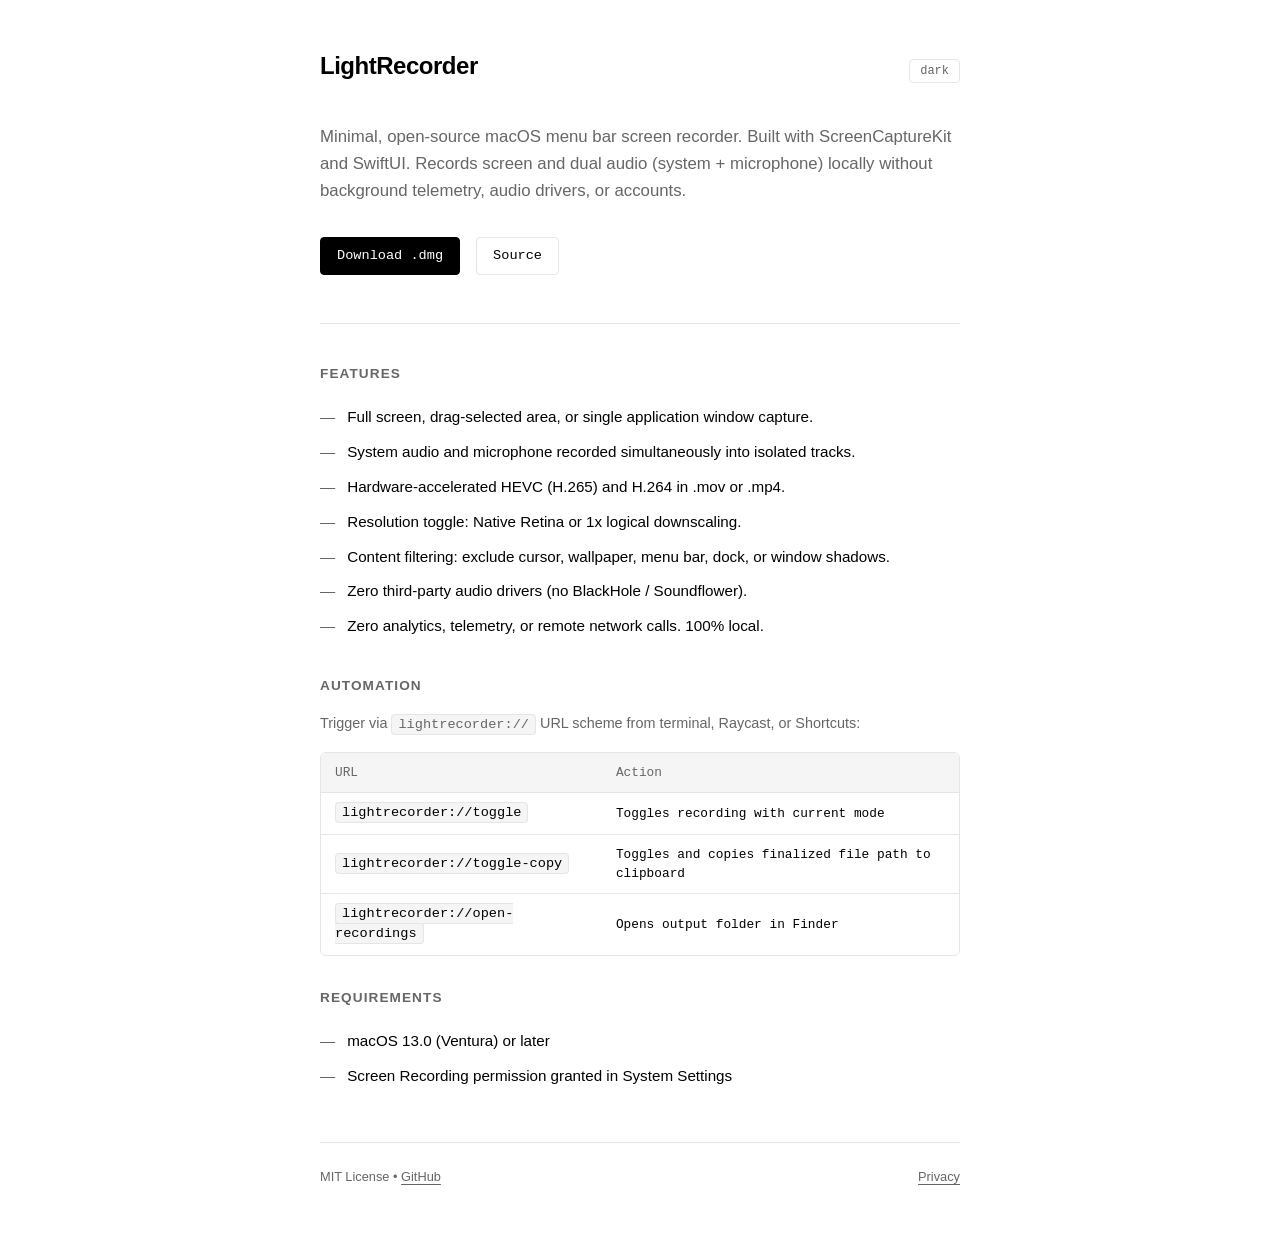
==== commit 806ce07c: "fix(website): remove Homebrew install references" ====
--- a/docs/index.html
+++ b/docs/index.html
@@ -18,11 +18,6 @@
     <p class="lead">
       Minimal, open-source macOS menu bar screen recorder. Built with ScreenCaptureKit and SwiftUI. Records screen and dual audio (system + microphone) locally without background telemetry, audio drivers, or accounts.
     </p>
-
-    <div class="install-box">
-      <span>brew install lightrecorder</span>
-      <button class="copy-btn" data-copy="brew install lightrecorder">copy</button>
-    </div>
 
     <div class="actions">
       <a href="https://github.com/uditrajput03/lightrecorder/releases/latest" class="btn btn-primary">Download .dmg</a>
--- a/docs/styles.css
+++ b/docs/styles.css
@@ -94,33 +94,6 @@
   line-height: 1.6;
 }
 
-.install-box {
-  background: var(--code-bg);
-  border: 1px solid var(--border);
-  border-radius: 6px;
-  padding: 12px 16px;
-  font-family: var(--font-mono);
-  font-size: 0.85rem;
-  display: flex;
-  align-items: center;
-  justify-content: space-between;
-  margin-bottom: 36px;
-}
-
-.copy-btn {
-  background: none;
-  border: none;
-  color: var(--muted);
-  font-family: var(--font-mono);
-  font-size: 0.75rem;
-  cursor: pointer;
-  text-decoration: underline;
-}
-
-.copy-btn:hover {
-  color: var(--text);
-}
-
 .actions {
   display: flex;
   gap: 16px;
@@ -227,6 +200,11 @@
   padding: 2px 6px;
   border-radius: 4px;
   border: 1px solid var(--border);
+  cursor: pointer;
+}
+
+code:hover {
+  border-color: var(--border-hover);
 }
 
 footer {
